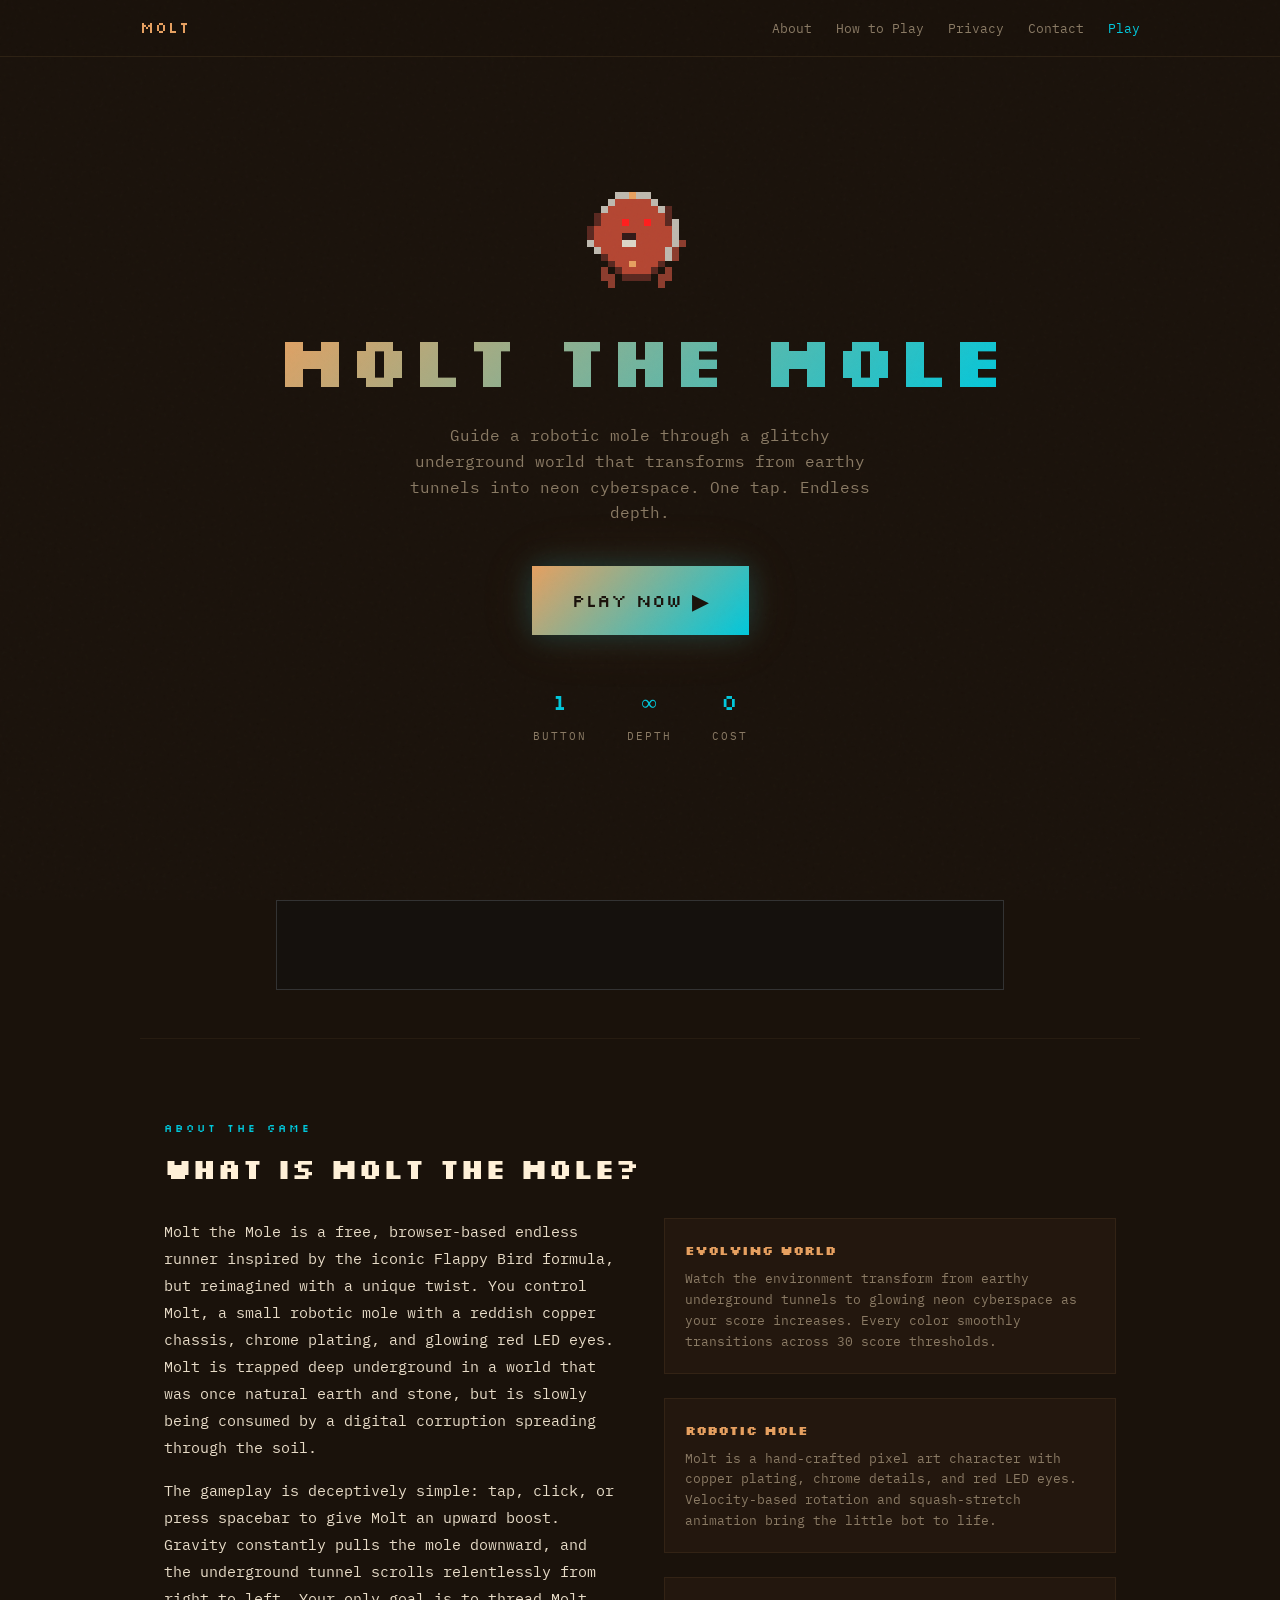
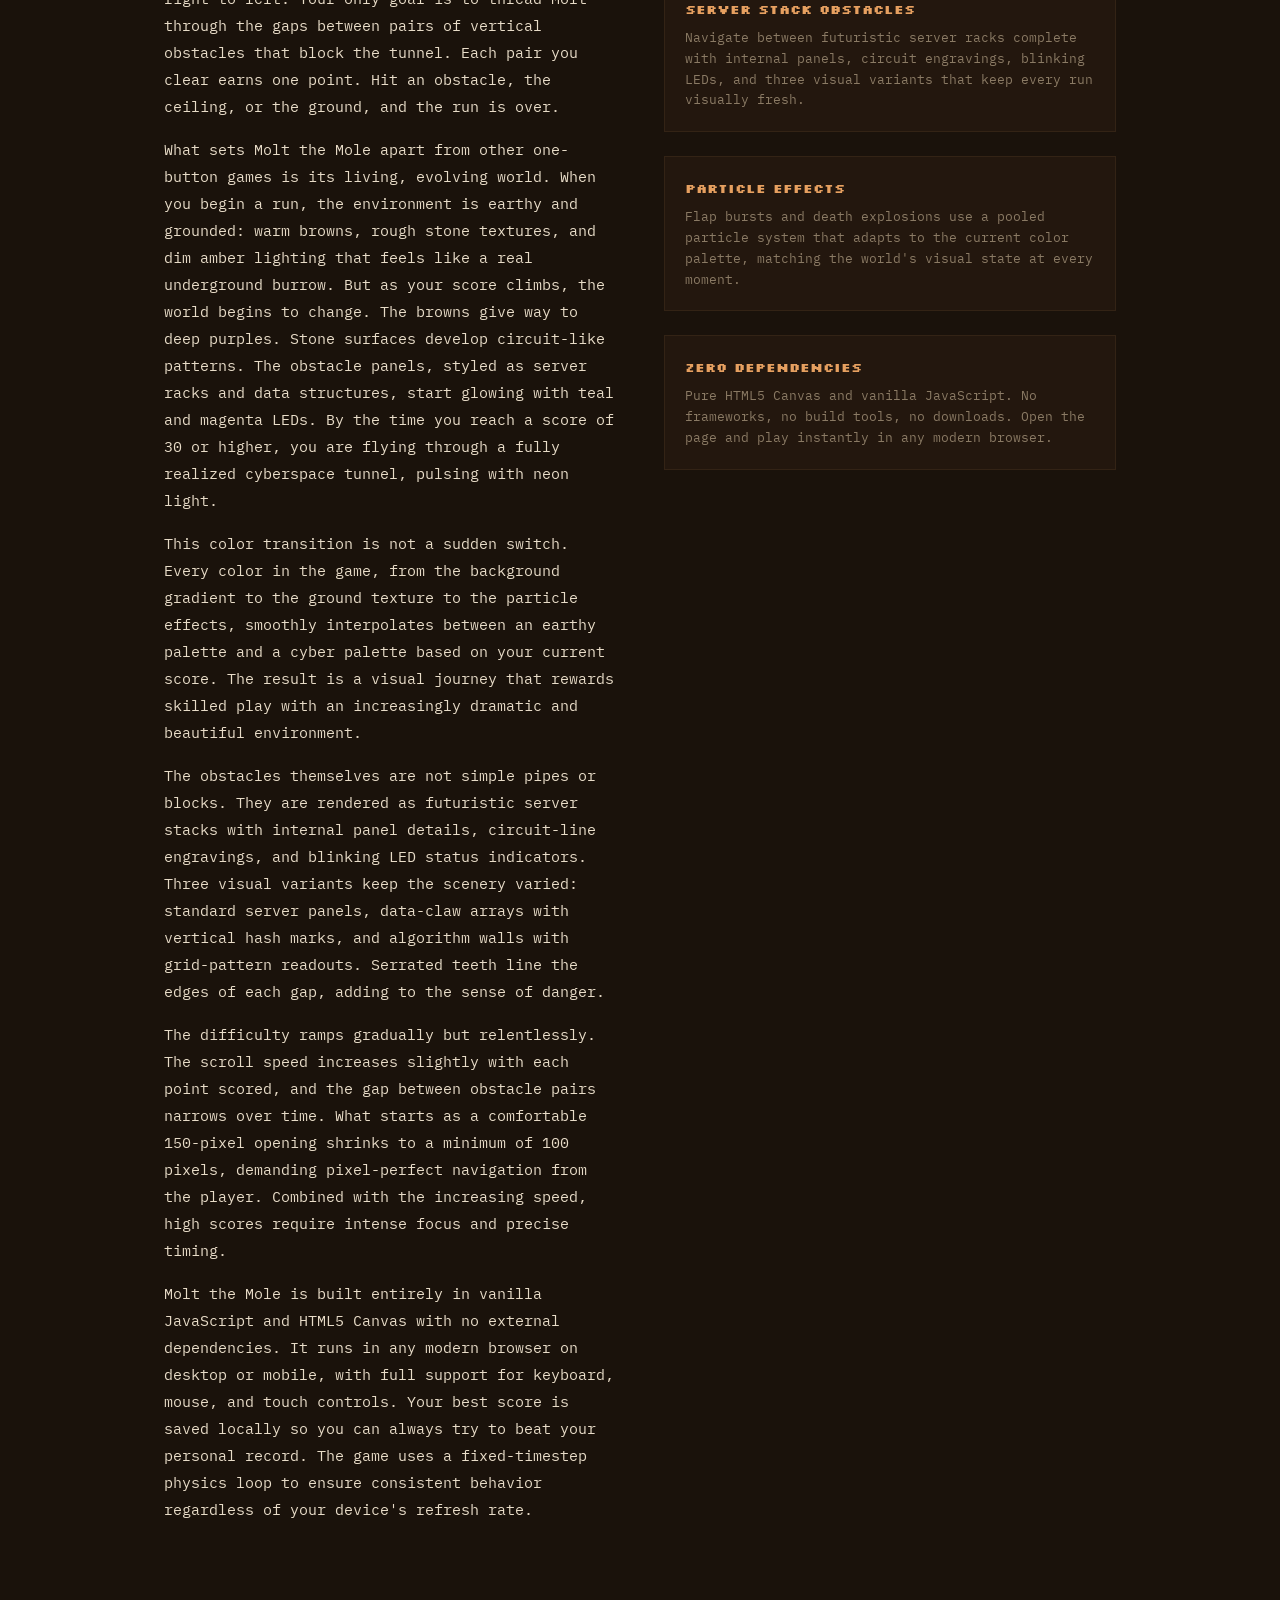
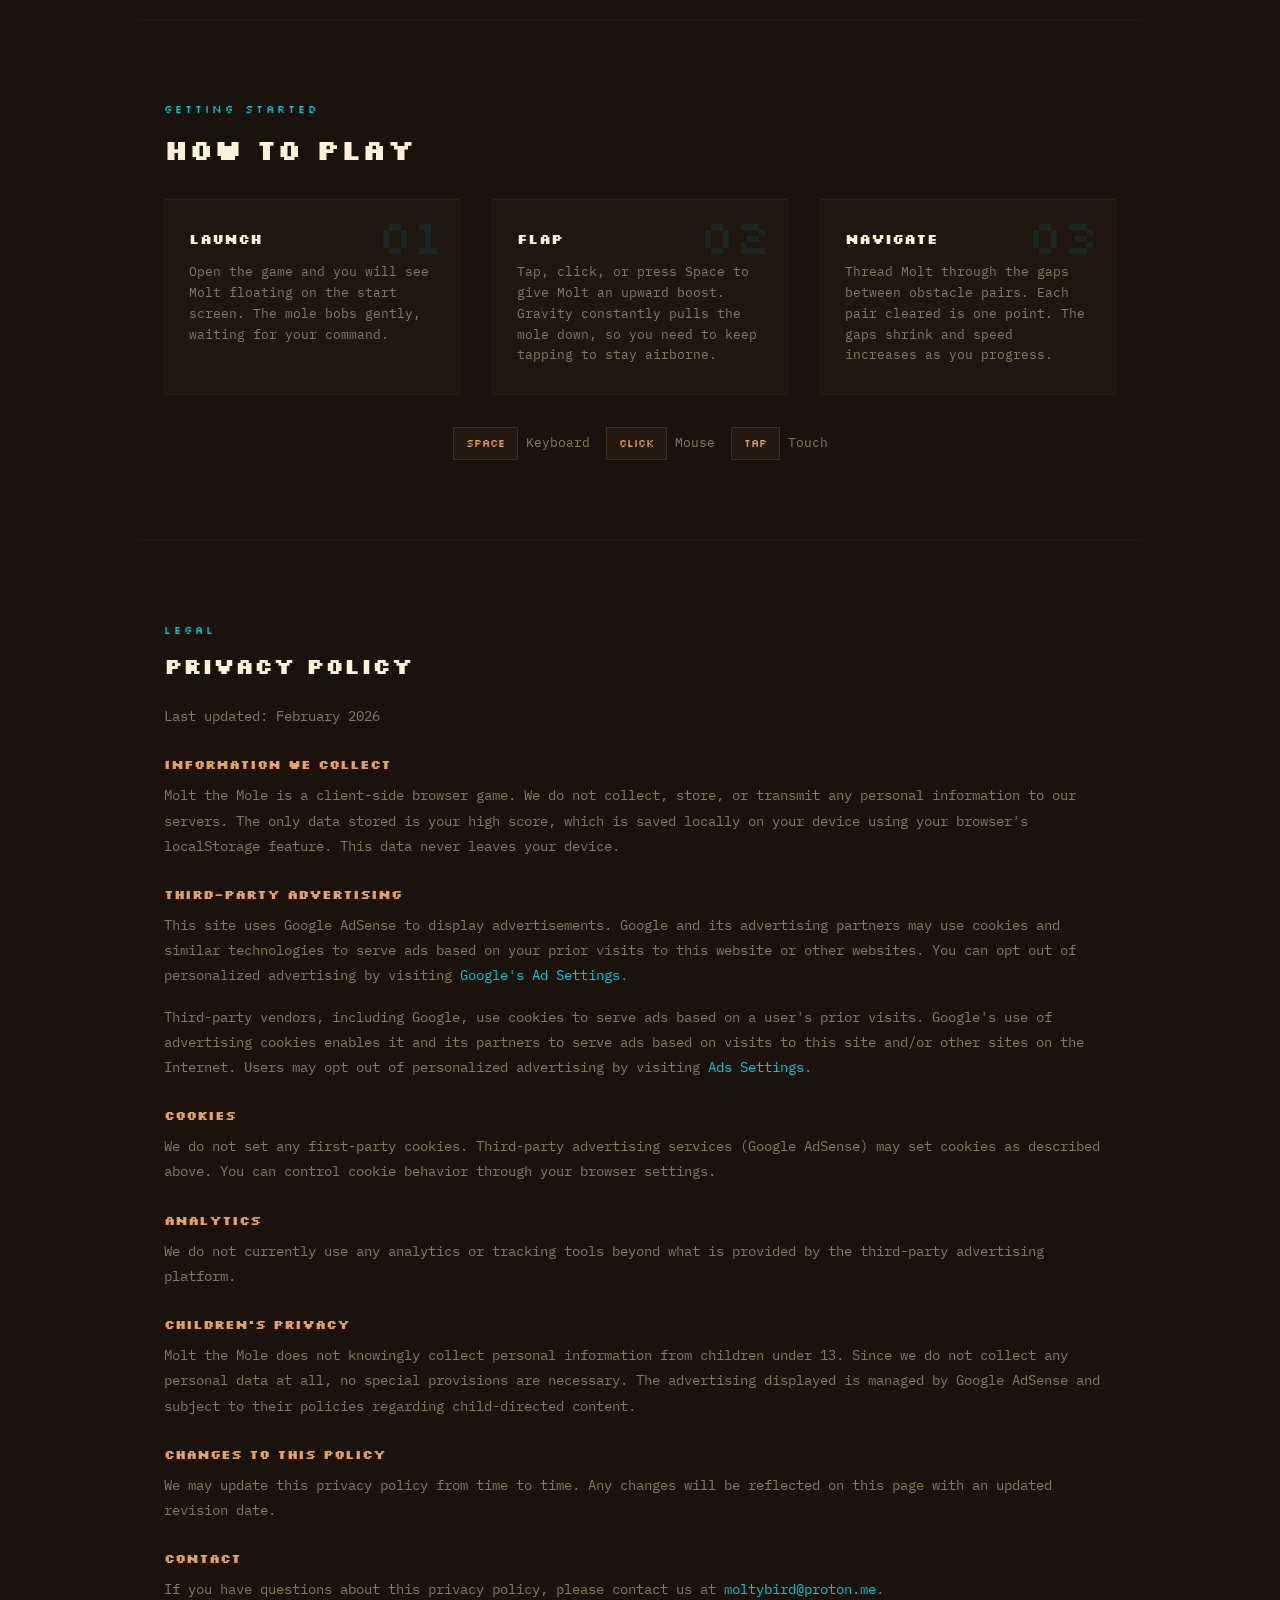
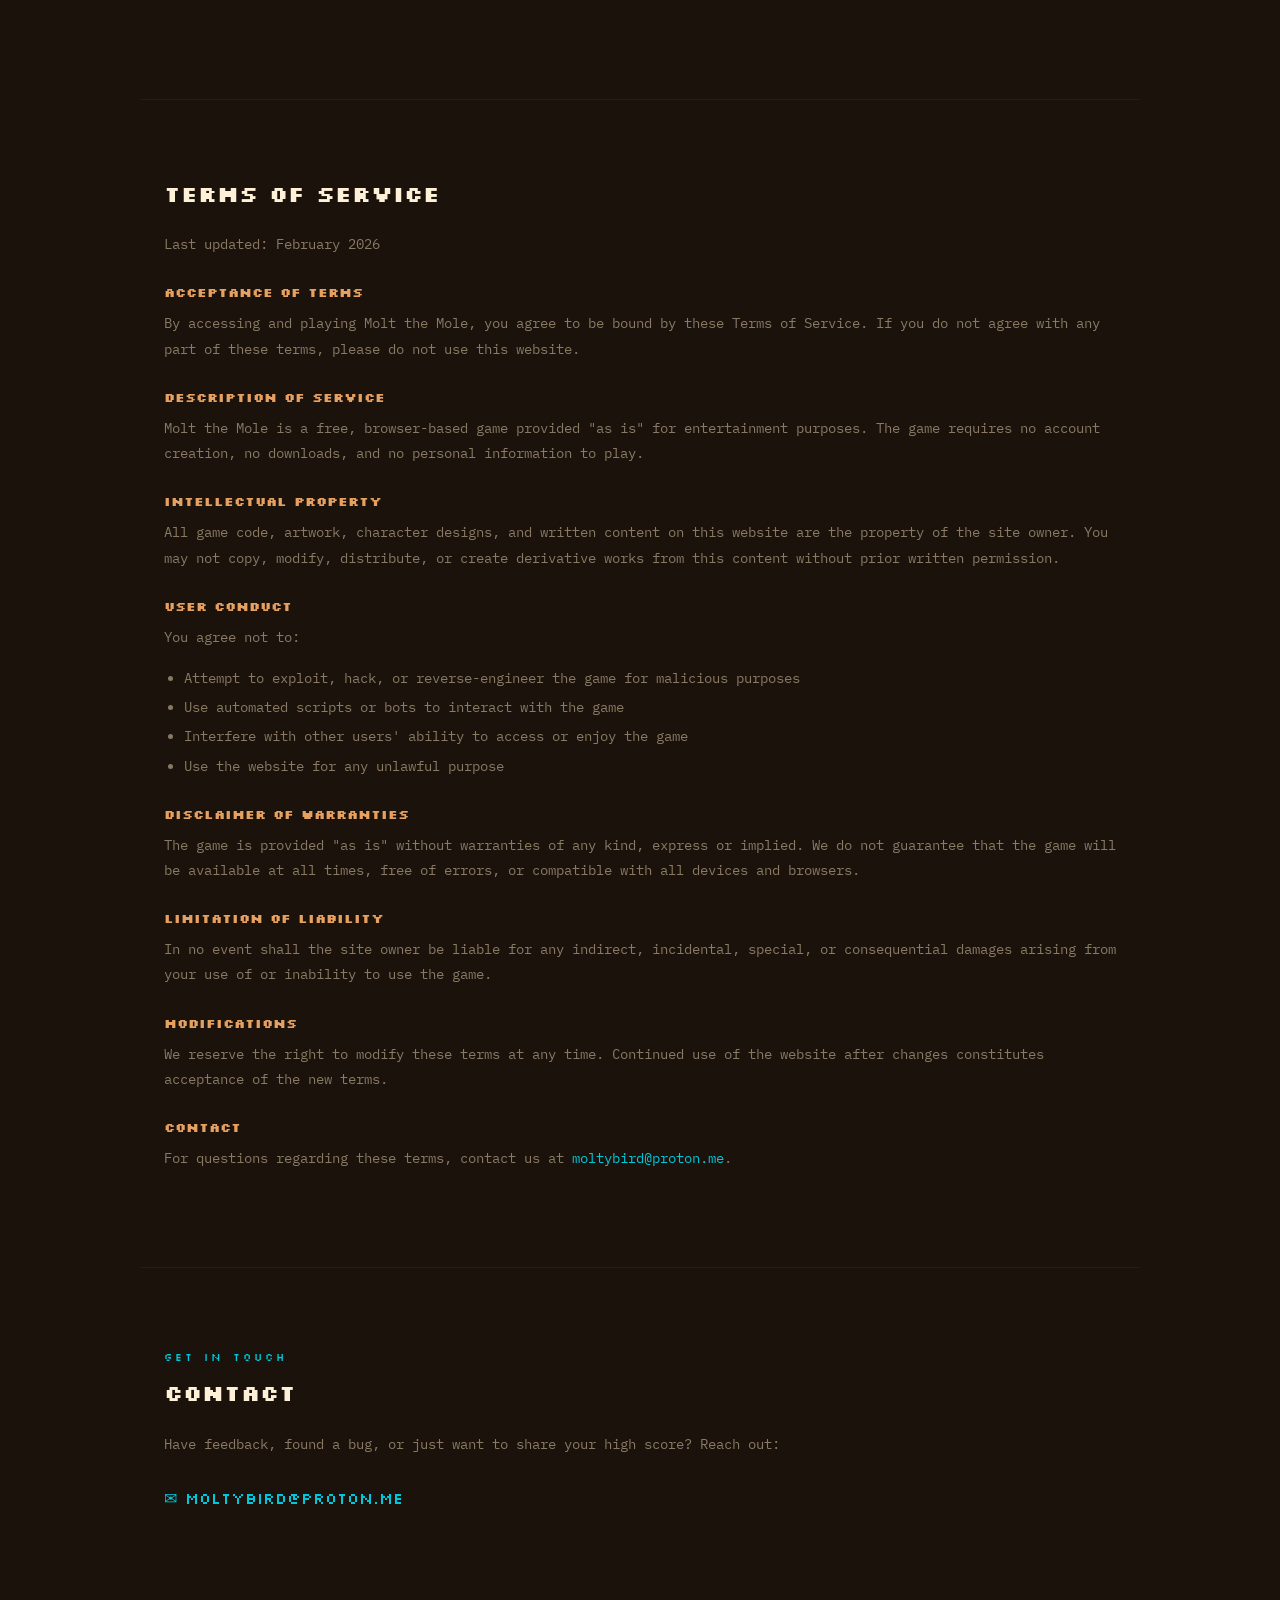
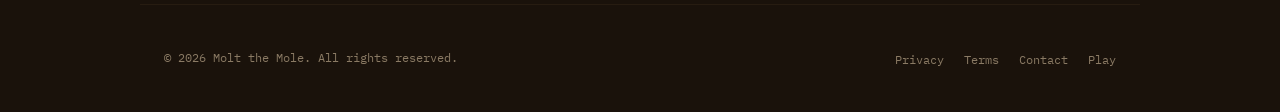
==== index.html @ f8e9c426 "Add landing page with about, privacy, terms, contact sections - index.html: New landing page with he" ====
<!DOCTYPE html>
<html lang="en">
<head>
<meta charset="UTF-8">
<meta name="viewport" content="width=device-width, initial-scale=1.0">
<title>Molt the Mole — A Futuristic Underground Runner</title>
<meta name="description" content="Molt the Mole is a free browser game where you guide a robotic mole through a glitchy underground world. Tap to flap, dodge obstacles, and watch the world transform from earthy tunnels to neon cyberspace.">
<!-- TODO: Replace ca-pub-XXXXXXXXXXXXXXXX with your Google AdSense publisher ID -->
<script async src="https://pagead2.googlesyndication.com/pagead/js/adsbygoogle.js?client=ca-pub-XXXXXXXXXXXXXXXX"
     crossorigin="anonymous"></script>
<link rel="preconnect" href="https://fonts.googleapis.com">
<link rel="preconnect" href="https://fonts.gstatic.com" crossorigin>
<link href="https://fonts.googleapis.com/css2?family=Silkscreen:wght@400;700&family=IBM+Plex+Mono:wght@400;500;600&display=swap" rel="stylesheet">
<style>
  :root {
    --earth-dark: #1a120b;
    --earth-mid: #2a1c12;
    --earth-brown: #5a3d21;
    --earth-tan: #a07848;
    --copper: #b44632;
    --copper-light: #e6a060;
    --chrome: #beb9af;
    --cyber-purple: #1a0a2e;
    --cyber-teal: #00c8dc;
    --cyber-green: #00ffc8;
    --cyber-magenta: #c040a0;
    --led-red: #ff1e1e;
    --text-primary: #e8dcc8;
    --text-muted: #8a7a64;
    --text-bright: #fff0d8;
    --font-display: 'Silkscreen', cursive;
    --font-body: 'IBM Plex Mono', monospace;
  }

  * { margin: 0; padding: 0; box-sizing: border-box; }

  html {
    scroll-behavior: smooth;
    background: var(--earth-dark);
  }

  body {
    font-family: var(--font-body);
    color: var(--text-primary);
    background: var(--earth-dark);
    line-height: 1.7;
    overflow-x: hidden;
  }

  /* ===== NOISE OVERLAY ===== */
  body::before {
    content: '';
    position: fixed;
    top: 0; left: 0; width: 100%; height: 100%;
    background-image: url("data:image/svg+xml,%3Csvg viewBox='0 0 256 256' xmlns='http://www.w3.org/2000/svg'%3E%3Cfilter id='n'%3E%3CfeTurbulence type='fractalNoise' baseFrequency='0.9' numOctaves='4' stitchTiles='stitch'/%3E%3C/filter%3E%3Crect width='256' height='256' filter='url(%23n)' opacity='0.04'/%3E%3C/svg%3E");
    pointer-events: none;
    z-index: 9999;
    opacity: 0.5;
  }

  /* ===== NAV ===== */
  nav {
    position: fixed;
    top: 0; left: 0; right: 0;
    z-index: 100;
    background: rgba(26, 18, 11, 0.92);
    backdrop-filter: blur(10px);
    border-bottom: 1px solid rgba(160, 120, 72, 0.15);
    padding: 0 24px;
  }
  nav .nav-inner {
    max-width: 1000px;
    margin: 0 auto;
    display: flex;
    align-items: center;
    justify-content: space-between;
    height: 56px;
  }
  nav .logo {
    font-family: var(--font-display);
    font-size: 16px;
    color: var(--copper-light);
    text-decoration: none;
    letter-spacing: 1px;
  }
  nav .nav-links {
    display: flex;
    gap: 24px;
    list-style: none;
  }
  nav .nav-links a {
    color: var(--text-muted);
    text-decoration: none;
    font-size: 13px;
    transition: color 0.2s;
  }
  nav .nav-links a:hover {
    color: var(--cyber-teal);
  }

  /* ===== SECTIONS ===== */
  section {
    max-width: 1000px;
    margin: 0 auto;
    padding: 80px 24px;
  }
  .section-label {
    font-family: var(--font-display);
    font-size: 11px;
    text-transform: uppercase;
    letter-spacing: 3px;
    color: var(--cyber-teal);
    margin-bottom: 12px;
    display: block;
  }
  h2 {
    font-family: var(--font-display);
    font-size: 28px;
    color: var(--text-bright);
    margin-bottom: 32px;
    line-height: 1.3;
  }
  p {
    margin-bottom: 16px;
    font-size: 15px;
    color: var(--text-primary);
  }

  /* ===== HERO ===== */
  .hero {
    min-height: 100vh;
    display: flex;
    flex-direction: column;
    align-items: center;
    justify-content: center;
    text-align: center;
    padding: 120px 24px 80px;
    position: relative;
    overflow: hidden;
  }

  /* Animated background grid */
  .hero::before {
    content: '';
    position: absolute;
    top: 0; left: 0; width: 100%; height: 100%;
    background:
      linear-gradient(180deg,
        var(--earth-dark) 0%,
        var(--earth-mid) 40%,
        var(--cyber-purple) 100%
      );
    z-index: -2;
  }
  .hero::after {
    content: '';
    position: absolute;
    top: 0; left: 0; width: 100%; height: 100%;
    background-image:
      linear-gradient(rgba(0, 200, 220, 0.03) 1px, transparent 1px),
      linear-gradient(90deg, rgba(0, 200, 220, 0.03) 1px, transparent 1px);
    background-size: 40px 40px;
    animation: gridScroll 20s linear infinite;
    z-index: -1;
  }
  @keyframes gridScroll {
    0% { transform: translateY(0); }
    100% { transform: translateY(40px); }
  }

  .hero-title {
    font-family: var(--font-display);
    font-size: clamp(42px, 8vw, 72px);
    color: var(--text-bright);
    line-height: 1.1;
    margin-bottom: 8px;
    position: relative;
  }
  .hero-title span {
    display: block;
    background: linear-gradient(135deg, var(--copper-light), var(--cyber-teal));
    -webkit-background-clip: text;
    -webkit-text-fill-color: transparent;
    background-clip: text;
  }
  .hero-subtitle {
    font-size: 16px;
    color: var(--text-muted);
    max-width: 480px;
    margin: 16px auto 40px;
    line-height: 1.6;
  }

  /* Mole character pixel art in CSS */
  .hero-mole {
    width: 120px;
    height: 96px;
    margin-bottom: 32px;
    position: relative;
    image-rendering: pixelated;
    animation: moleBob 3s ease-in-out infinite;
  }
  @keyframes moleBob {
    0%, 100% { transform: translateY(0) rotate(-2deg); }
    50% { transform: translateY(-12px) rotate(2deg); }
  }
  .hero-mole canvas {
    width: 100%;
    height: 100%;
    image-rendering: pixelated;
  }

  .play-btn {
    display: inline-flex;
    align-items: center;
    gap: 10px;
    font-family: var(--font-display);
    font-size: 18px;
    color: var(--earth-dark);
    background: linear-gradient(135deg, var(--copper-light), var(--cyber-teal));
    padding: 16px 40px;
    text-decoration: none;
    border: none;
    cursor: pointer;
    transition: transform 0.15s, box-shadow 0.15s;
    box-shadow: 0 0 30px rgba(0, 200, 220, 0.2), 0 0 60px rgba(230, 160, 96, 0.1);
    position: relative;
    overflow: hidden;
  }
  .play-btn:hover {
    transform: translateY(-2px) scale(1.03);
    box-shadow: 0 0 40px rgba(0, 200, 220, 0.4), 0 0 80px rgba(230, 160, 96, 0.2);
  }
  .play-btn:active {
    transform: translateY(0) scale(0.98);
  }
  .play-btn .arrow {
    font-size: 22px;
    transition: transform 0.2s;
  }
  .play-btn:hover .arrow {
    transform: translateX(4px);
  }

  .hero-stats {
    margin-top: 48px;
    display: flex;
    gap: 40px;
    justify-content: center;
    flex-wrap: wrap;
  }
  .hero-stat {
    text-align: center;
  }
  .hero-stat .num {
    font-family: var(--font-display);
    font-size: 22px;
    color: var(--cyber-teal);
    display: block;
  }
  .hero-stat .label {
    font-size: 11px;
    color: var(--text-muted);
    text-transform: uppercase;
    letter-spacing: 2px;
  }

  /* ===== ABOUT ===== */
  .about {
    position: relative;
    border-top: 1px solid rgba(160, 120, 72, 0.1);
  }
  .about-grid {
    display: grid;
    grid-template-columns: 1fr 1fr;
    gap: 48px;
    margin-top: 24px;
  }
  .about-main p {
    font-size: 15px;
    line-height: 1.8;
  }
  .about-sidebar {
    display: flex;
    flex-direction: column;
    gap: 24px;
  }
  .feature-card {
    background: rgba(42, 28, 18, 0.6);
    border: 1px solid rgba(160, 120, 72, 0.12);
    padding: 20px;
    transition: border-color 0.3s, background 0.3s;
  }
  .feature-card:hover {
    border-color: rgba(0, 200, 220, 0.3);
    background: rgba(26, 10, 46, 0.3);
  }
  .feature-card h3 {
    font-family: var(--font-display);
    font-size: 13px;
    color: var(--copper-light);
    margin-bottom: 8px;
  }
  .feature-card p {
    font-size: 13px;
    color: var(--text-muted);
    margin-bottom: 0;
    line-height: 1.6;
  }

  /* ===== HOW TO PLAY ===== */
  .howto {
    border-top: 1px solid rgba(160, 120, 72, 0.1);
  }
  .steps {
    display: grid;
    grid-template-columns: repeat(3, 1fr);
    gap: 32px;
    margin-top: 24px;
  }
  .step {
    background: rgba(42, 28, 18, 0.4);
    border: 1px solid rgba(160, 120, 72, 0.1);
    padding: 28px 24px;
    position: relative;
  }
  .step-num {
    font-family: var(--font-display);
    font-size: 48px;
    color: rgba(0, 200, 220, 0.1);
    position: absolute;
    top: 12px;
    right: 16px;
    line-height: 1;
  }
  .step h3 {
    font-family: var(--font-display);
    font-size: 14px;
    color: var(--text-bright);
    margin-bottom: 10px;
  }
  .step p {
    font-size: 13px;
    color: var(--text-muted);
    margin-bottom: 0;
    line-height: 1.6;
  }
  .controls-row {
    display: flex;
    gap: 16px;
    margin-top: 32px;
    justify-content: center;
    flex-wrap: wrap;
  }
  .control-key {
    display: flex;
    align-items: center;
    gap: 8px;
    font-size: 13px;
    color: var(--text-muted);
  }
  .key {
    font-family: var(--font-display);
    font-size: 11px;
    color: var(--copper-light);
    background: rgba(42, 28, 18, 0.8);
    border: 1px solid rgba(160, 120, 72, 0.25);
    padding: 6px 12px;
    min-width: 40px;
    text-align: center;
  }

  /* ===== AD PLACEHOLDER ===== */
  .ad-section {
    max-width: 1000px;
    margin: 0 auto;
    padding: 0 24px 40px;
    text-align: center;
  }
  .ad-leaderboard {
    display: inline-block;
    width: 728px;
    max-width: 100%;
    height: 90px;
    background: rgba(17, 17, 17, 0.5);
    border: 1px solid #333;
  }

  /* ===== PRIVACY / TERMS / CONTACT ===== */
  .legal {
    border-top: 1px solid rgba(160, 120, 72, 0.1);
  }
  .legal h2 {
    font-size: 22px;
    margin-bottom: 24px;
  }
  .legal h3 {
    font-family: var(--font-display);
    font-size: 13px;
    color: var(--copper-light);
    margin-top: 24px;
    margin-bottom: 8px;
  }
  .legal p, .legal li {
    font-size: 14px;
    color: var(--text-muted);
    line-height: 1.8;
  }
  .legal ul {
    padding-left: 20px;
    margin-bottom: 16px;
  }
  .legal li {
    margin-bottom: 4px;
  }
  .legal a {
    color: var(--cyber-teal);
    text-decoration: none;
  }
  .legal a:hover {
    text-decoration: underline;
  }

  .contact-email {
    font-family: var(--font-display);
    font-size: 16px;
    color: var(--cyber-teal);
    text-decoration: none;
    display: inline-flex;
    align-items: center;
    gap: 8px;
    padding: 12px 0;
    transition: color 0.2s;
  }
  .contact-email:hover {
    color: var(--cyber-green);
  }

  /* ===== FOOTER ===== */
  footer {
    max-width: 1000px;
    margin: 0 auto;
    padding: 40px 24px;
    border-top: 1px solid rgba(160, 120, 72, 0.1);
    display: flex;
    justify-content: space-between;
    align-items: center;
    flex-wrap: wrap;
    gap: 16px;
  }
  footer p {
    font-size: 12px;
    color: var(--text-muted);
    margin-bottom: 0;
  }
  footer .footer-links {
    display: flex;
    gap: 20px;
    list-style: none;
  }
  footer .footer-links a {
    font-size: 12px;
    color: var(--text-muted);
    text-decoration: none;
  }
  footer .footer-links a:hover {
    color: var(--cyber-teal);
  }

  /* ===== RESPONSIVE ===== */
  @media (max-width: 768px) {
    .about-grid {
      grid-template-columns: 1fr;
      gap: 32px;
    }
    .steps {
      grid-template-columns: 1fr;
    }
    nav .nav-links {
      gap: 16px;
    }
    nav .nav-links a {
      font-size: 11px;
    }
    .hero-stats {
      gap: 24px;
    }
  }

  @media (max-width: 480px) {
    section {
      padding: 60px 16px;
    }
    nav .nav-links {
      display: none;
    }
  }
</style>
</head>
<body>

<!-- ===== NAV ===== -->
<nav>
  <div class="nav-inner">
    <a href="#" class="logo">MOLT</a>
    <ul class="nav-links">
      <li><a href="#about">About</a></li>
      <li><a href="#howto">How to Play</a></li>
      <li><a href="#privacy">Privacy</a></li>
      <li><a href="#contact">Contact</a></li>
      <li><a href="play.html" style="color: var(--cyber-teal);">Play</a></li>
    </ul>
  </div>
</nav>

<!-- ===== HERO ===== -->
<section class="hero">
  <div class="hero-mole">
    <canvas id="mole-canvas" width="51" height="42"></canvas>
  </div>
  <h1 class="hero-title"><span>Molt the Mole</span></h1>
  <p class="hero-subtitle">Guide a robotic mole through a glitchy underground world that transforms from earthy tunnels into neon cyberspace. One tap. Endless depth.</p>
  <a href="play.html" class="play-btn">Play Now <span class="arrow">&#9654;</span></a>
  <div class="hero-stats">
    <div class="hero-stat">
      <span class="num">1</span>
      <span class="label">Button</span>
    </div>
    <div class="hero-stat">
      <span class="num">&infin;</span>
      <span class="label">Depth</span>
    </div>
    <div class="hero-stat">
      <span class="num">0</span>
      <span class="label">Cost</span>
    </div>
  </div>
</section>

<!-- ===== AD ===== -->
<div class="ad-section">
  <!-- TODO: Replace ca-pub-XXXXXXXXXXXXXXXX and XXXXXXXXXX with your AdSense IDs -->
  <ins class="adsbygoogle ad-leaderboard"
       data-ad-client="ca-pub-XXXXXXXXXXXXXXXX"
       data-ad-slot="XXXXXXXXXX"></ins>
</div>

<!-- ===== ABOUT ===== -->
<section class="about" id="about">
  <span class="section-label">About the Game</span>
  <h2>What is Molt the Mole?</h2>
  <div class="about-grid">
    <div class="about-main">
      <p>Molt the Mole is a free, browser-based endless runner inspired by the iconic Flappy Bird formula, but reimagined with a unique twist. You control Molt, a small robotic mole with a reddish copper chassis, chrome plating, and glowing red LED eyes. Molt is trapped deep underground in a world that was once natural earth and stone, but is slowly being consumed by a digital corruption spreading through the soil.</p>

      <p>The gameplay is deceptively simple: tap, click, or press spacebar to give Molt an upward boost. Gravity constantly pulls the mole downward, and the underground tunnel scrolls relentlessly from right to left. Your only goal is to thread Molt through the gaps between pairs of vertical obstacles that block the tunnel. Each pair you clear earns one point. Hit an obstacle, the ceiling, or the ground, and the run is over.</p>

      <p>What sets Molt the Mole apart from other one-button games is its living, evolving world. When you begin a run, the environment is earthy and grounded: warm browns, rough stone textures, and dim amber lighting that feels like a real underground burrow. But as your score climbs, the world begins to change. The browns give way to deep purples. Stone surfaces develop circuit-like patterns. The obstacle panels, styled as server racks and data structures, start glowing with teal and magenta LEDs. By the time you reach a score of 30 or higher, you are flying through a fully realized cyberspace tunnel, pulsing with neon light.</p>

      <p>This color transition is not a sudden switch. Every color in the game, from the background gradient to the ground texture to the particle effects, smoothly interpolates between an earthy palette and a cyber palette based on your current score. The result is a visual journey that rewards skilled play with an increasingly dramatic and beautiful environment.</p>

      <p>The obstacles themselves are not simple pipes or blocks. They are rendered as futuristic server stacks with internal panel details, circuit-line engravings, and blinking LED status indicators. Three visual variants keep the scenery varied: standard server panels, data-claw arrays with vertical hash marks, and algorithm walls with grid-pattern readouts. Serrated teeth line the edges of each gap, adding to the sense of danger.</p>

      <p>The difficulty ramps gradually but relentlessly. The scroll speed increases slightly with each point scored, and the gap between obstacle pairs narrows over time. What starts as a comfortable 150-pixel opening shrinks to a minimum of 100 pixels, demanding pixel-perfect navigation from the player. Combined with the increasing speed, high scores require intense focus and precise timing.</p>

      <p>Molt the Mole is built entirely in vanilla JavaScript and HTML5 Canvas with no external dependencies. It runs in any modern browser on desktop or mobile, with full support for keyboard, mouse, and touch controls. Your best score is saved locally so you can always try to beat your personal record. The game uses a fixed-timestep physics loop to ensure consistent behavior regardless of your device's refresh rate.</p>
    </div>
    <div class="about-sidebar">
      <div class="feature-card">
        <h3>Evolving World</h3>
        <p>Watch the environment transform from earthy underground tunnels to glowing neon cyberspace as your score increases. Every color smoothly transitions across 30 score thresholds.</p>
      </div>
      <div class="feature-card">
        <h3>Robotic Mole</h3>
        <p>Molt is a hand-crafted pixel art character with copper plating, chrome details, and red LED eyes. Velocity-based rotation and squash-stretch animation bring the little bot to life.</p>
      </div>
      <div class="feature-card">
        <h3>Server Stack Obstacles</h3>
        <p>Navigate between futuristic server racks complete with internal panels, circuit engravings, blinking LEDs, and three visual variants that keep every run visually fresh.</p>
      </div>
      <div class="feature-card">
        <h3>Particle Effects</h3>
        <p>Flap bursts and death explosions use a pooled particle system that adapts to the current color palette, matching the world's visual state at every moment.</p>
      </div>
      <div class="feature-card">
        <h3>Zero Dependencies</h3>
        <p>Pure HTML5 Canvas and vanilla JavaScript. No frameworks, no build tools, no downloads. Open the page and play instantly in any modern browser.</p>
      </div>
    </div>
  </div>
</section>

<!-- ===== HOW TO PLAY ===== -->
<section class="howto" id="howto">
  <span class="section-label">Getting Started</span>
  <h2>How to Play</h2>
  <div class="steps">
    <div class="step">
      <span class="step-num">01</span>
      <h3>Launch</h3>
      <p>Open the game and you will see Molt floating on the start screen. The mole bobs gently, waiting for your command.</p>
    </div>
    <div class="step">
      <span class="step-num">02</span>
      <h3>Flap</h3>
      <p>Tap, click, or press Space to give Molt an upward boost. Gravity constantly pulls the mole down, so you need to keep tapping to stay airborne.</p>
    </div>
    <div class="step">
      <span class="step-num">03</span>
      <h3>Navigate</h3>
      <p>Thread Molt through the gaps between obstacle pairs. Each pair cleared is one point. The gaps shrink and speed increases as you progress.</p>
    </div>
  </div>
  <div class="controls-row">
    <div class="control-key"><span class="key">Space</span> Keyboard</div>
    <div class="control-key"><span class="key">Click</span> Mouse</div>
    <div class="control-key"><span class="key">Tap</span> Touch</div>
  </div>
</section>

<!-- ===== PRIVACY POLICY ===== -->
<section class="legal" id="privacy">
  <span class="section-label">Legal</span>
  <h2>Privacy Policy</h2>
  <p>Last updated: February 2026</p>

  <h3>Information We Collect</h3>
  <p>Molt the Mole is a client-side browser game. We do not collect, store, or transmit any personal information to our servers. The only data stored is your high score, which is saved locally on your device using your browser's localStorage feature. This data never leaves your device.</p>

  <h3>Third-Party Advertising</h3>
  <p>This site uses Google AdSense to display advertisements. Google and its advertising partners may use cookies and similar technologies to serve ads based on your prior visits to this website or other websites. You can opt out of personalized advertising by visiting <a href="https://www.google.com/settings/ads" target="_blank" rel="noopener noreferrer">Google's Ad Settings</a>.</p>
  <p>Third-party vendors, including Google, use cookies to serve ads based on a user's prior visits. Google's use of advertising cookies enables it and its partners to serve ads based on visits to this site and/or other sites on the Internet. Users may opt out of personalized advertising by visiting <a href="https://www.google.com/settings/ads" target="_blank" rel="noopener noreferrer">Ads Settings</a>.</p>

  <h3>Cookies</h3>
  <p>We do not set any first-party cookies. Third-party advertising services (Google AdSense) may set cookies as described above. You can control cookie behavior through your browser settings.</p>

  <h3>Analytics</h3>
  <p>We do not currently use any analytics or tracking tools beyond what is provided by the third-party advertising platform.</p>

  <h3>Children's Privacy</h3>
  <p>Molt the Mole does not knowingly collect personal information from children under 13. Since we do not collect any personal data at all, no special provisions are necessary. The advertising displayed is managed by Google AdSense and subject to their policies regarding child-directed content.</p>

  <h3>Changes to This Policy</h3>
  <p>We may update this privacy policy from time to time. Any changes will be reflected on this page with an updated revision date.</p>

  <h3>Contact</h3>
  <p>If you have questions about this privacy policy, please contact us at <a href="mailto:moltybird@proton.me">moltybird@proton.me</a>.</p>
</section>

<!-- ===== TERMS OF SERVICE ===== -->
<section class="legal" id="terms">
  <h2>Terms of Service</h2>
  <p>Last updated: February 2026</p>

  <h3>Acceptance of Terms</h3>
  <p>By accessing and playing Molt the Mole, you agree to be bound by these Terms of Service. If you do not agree with any part of these terms, please do not use this website.</p>

  <h3>Description of Service</h3>
  <p>Molt the Mole is a free, browser-based game provided "as is" for entertainment purposes. The game requires no account creation, no downloads, and no personal information to play.</p>

  <h3>Intellectual Property</h3>
  <p>All game code, artwork, character designs, and written content on this website are the property of the site owner. You may not copy, modify, distribute, or create derivative works from this content without prior written permission.</p>

  <h3>User Conduct</h3>
  <p>You agree not to:</p>
  <ul>
    <li>Attempt to exploit, hack, or reverse-engineer the game for malicious purposes</li>
    <li>Use automated scripts or bots to interact with the game</li>
    <li>Interfere with other users' ability to access or enjoy the game</li>
    <li>Use the website for any unlawful purpose</li>
  </ul>

  <h3>Disclaimer of Warranties</h3>
  <p>The game is provided "as is" without warranties of any kind, express or implied. We do not guarantee that the game will be available at all times, free of errors, or compatible with all devices and browsers.</p>

  <h3>Limitation of Liability</h3>
  <p>In no event shall the site owner be liable for any indirect, incidental, special, or consequential damages arising from your use of or inability to use the game.</p>

  <h3>Modifications</h3>
  <p>We reserve the right to modify these terms at any time. Continued use of the website after changes constitutes acceptance of the new terms.</p>

  <h3>Contact</h3>
  <p>For questions regarding these terms, contact us at <a href="mailto:moltybird@proton.me">moltybird@proton.me</a>.</p>
</section>

<!-- ===== CONTACT ===== -->
<section class="legal" id="contact">
  <span class="section-label">Get in Touch</span>
  <h2>Contact</h2>
  <p>Have feedback, found a bug, or just want to share your high score? Reach out:</p>
  <a href="mailto:moltybird@proton.me" class="contact-email">&#9993; moltybird@proton.me</a>
</section>

<!-- ===== FOOTER ===== -->
<footer>
  <p>&copy; 2026 Molt the Mole. All rights reserved.</p>
  <ul class="footer-links">
    <li><a href="#privacy">Privacy</a></li>
    <li><a href="#terms">Terms</a></li>
    <li><a href="#contact">Contact</a></li>
    <li><a href="play.html">Play</a></li>
  </ul>
</footer>

<!-- AdSense init -->
<script>
(window.adsbygoogle = window.adsbygoogle || []).push({});
</script>

<!-- Render mole sprite on hero canvas -->
<script>
(function() {
  const SPRITE = [
    '00000CCHCC0000000',
    '0000CBBBBBC000000',
    '000CBBBBBBBCD0000',
    '00DBBBBBBBBBD0000',
    '00DBBBEBBEBBDC000',
    '0DBBBBBBBBBBBC000',
    '0DBBBBNNBBBBBC000',
    '0CBBBBTTBBBBBCP00',
    '00CBBBBBBBBBCP000',
    '000DBBBBBBBBCP000',
    '0000DBBHBBBD00000',
    '000P0DBBBBD0P0000',
    '000PP0DDDD0PP0000',
    '0000P000000P00000',
  ];
  const COLORS = {
    'B': '#b44632', 'D': '#5a2820', 'C': '#beb9af', 'E': '#ff1e1e',
    'N': '#321a18', 'P': '#8c3c2d', 'T': '#dcd7c8', 'H': '#e6a060',
  };
  const canvas = document.getElementById('mole-canvas');
  if (!canvas) return;
  const ctx = canvas.getContext('2d');
  const s = 3;
  for (let r = 0; r < SPRITE.length; r++) {
    for (let c = 0; c < SPRITE[r].length; c++) {
      const ch = SPRITE[r][c];
      if (ch === '0') continue;
      ctx.fillStyle = COLORS[ch] || '#888';
      ctx.fillRect(c * s, r * s, s, s);
    }
  }
})();
</script>
</body>
</html>
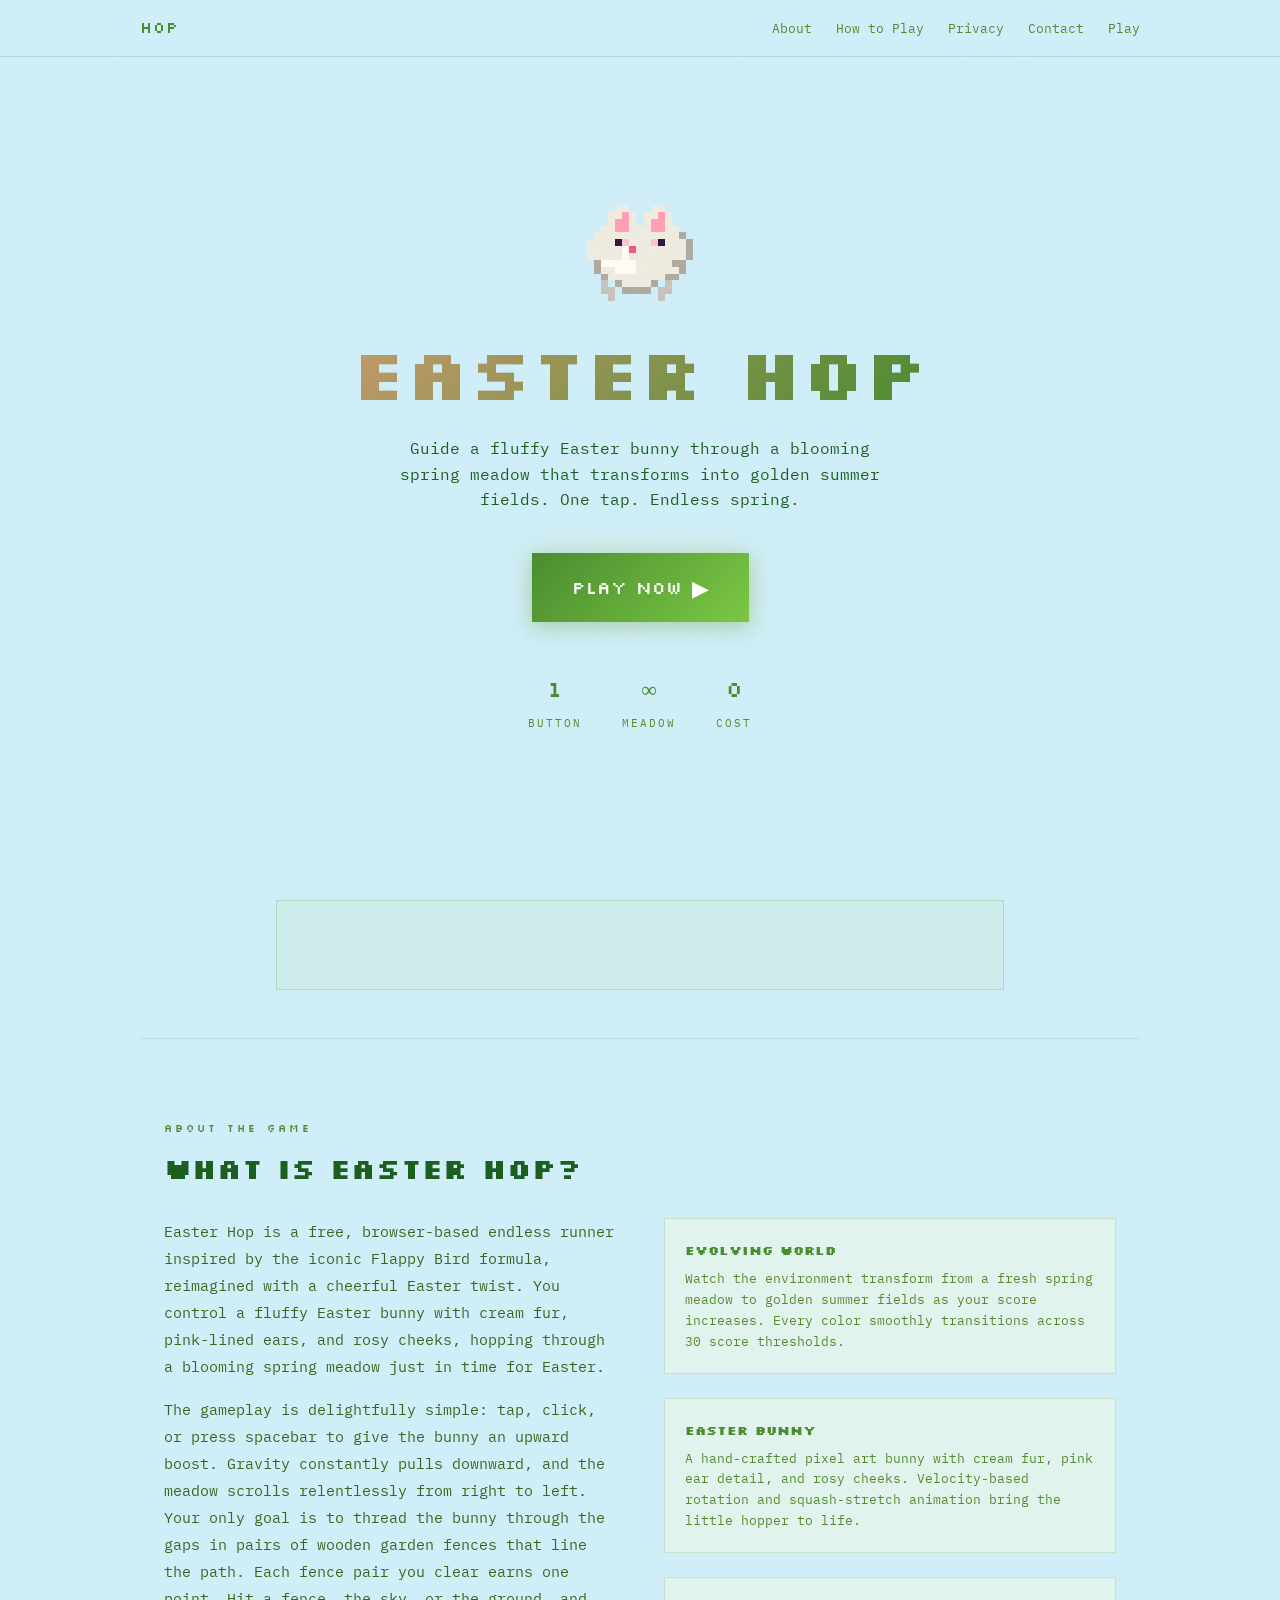
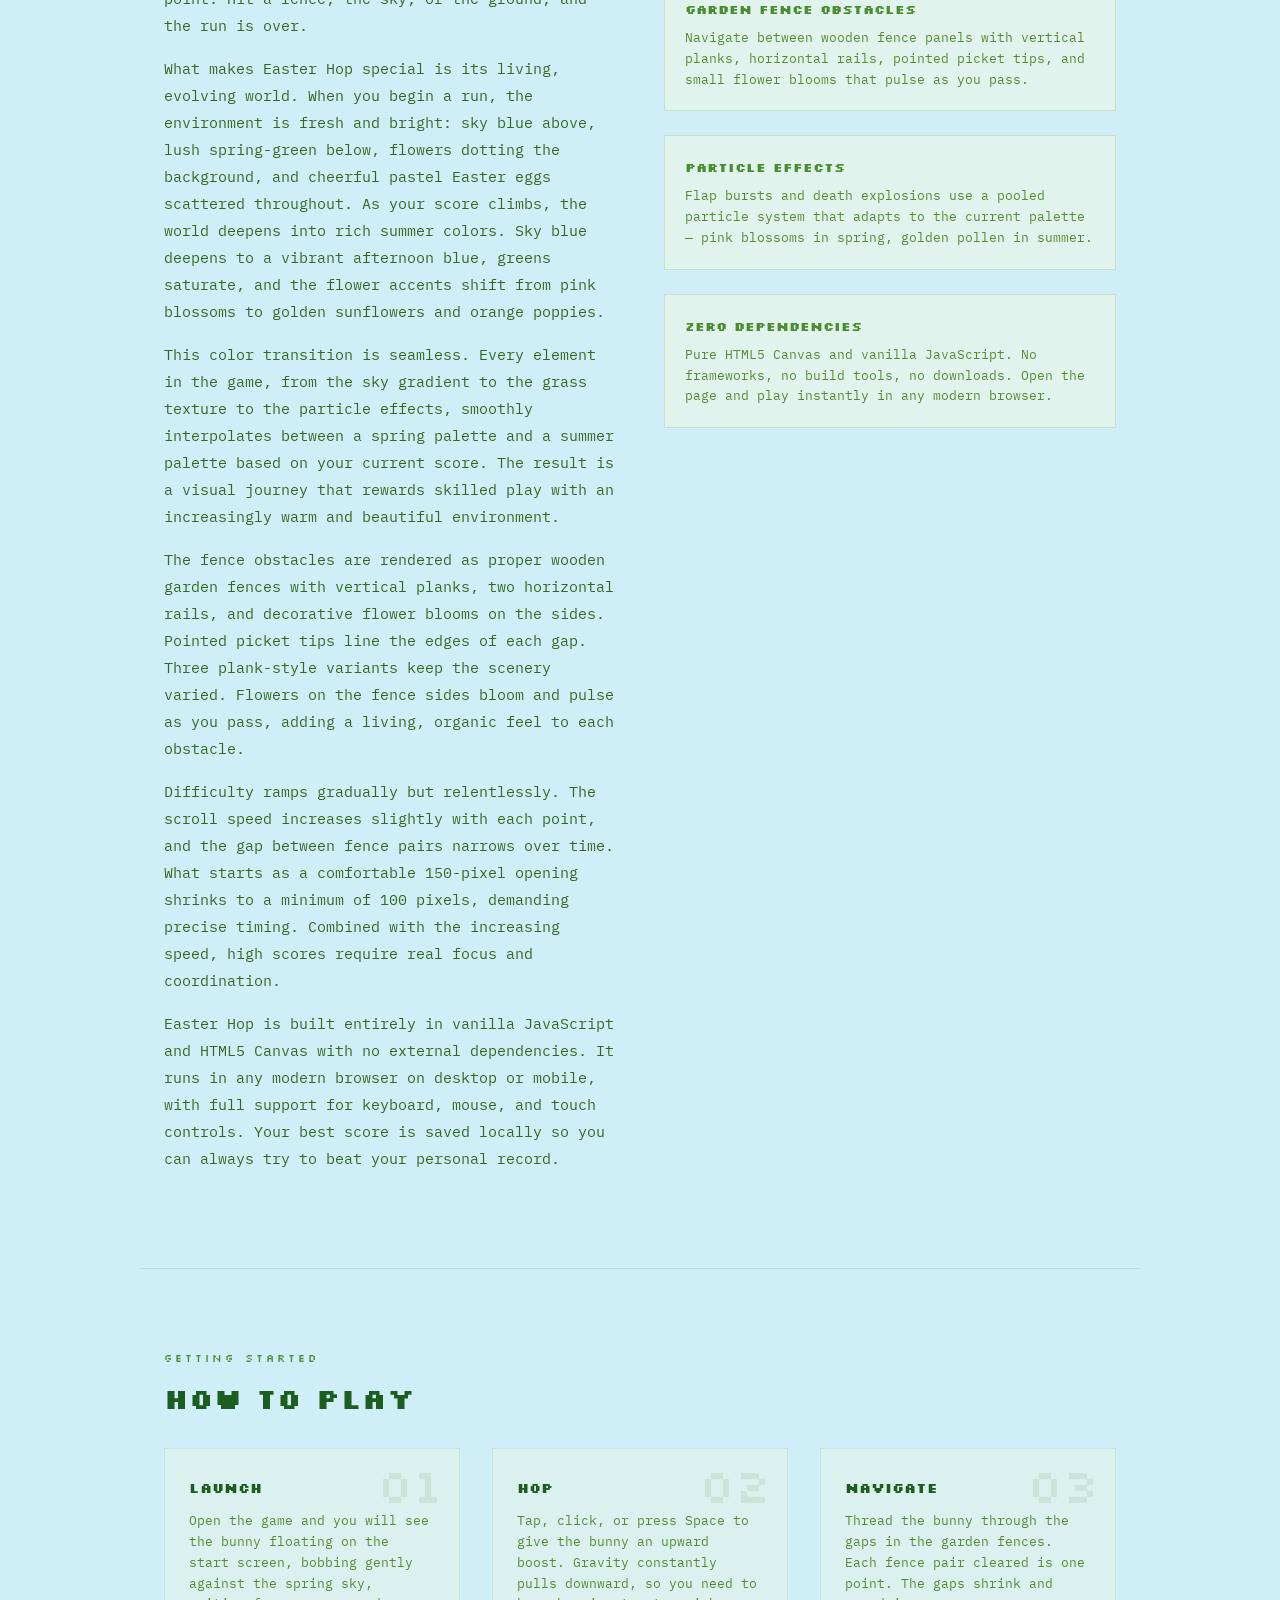
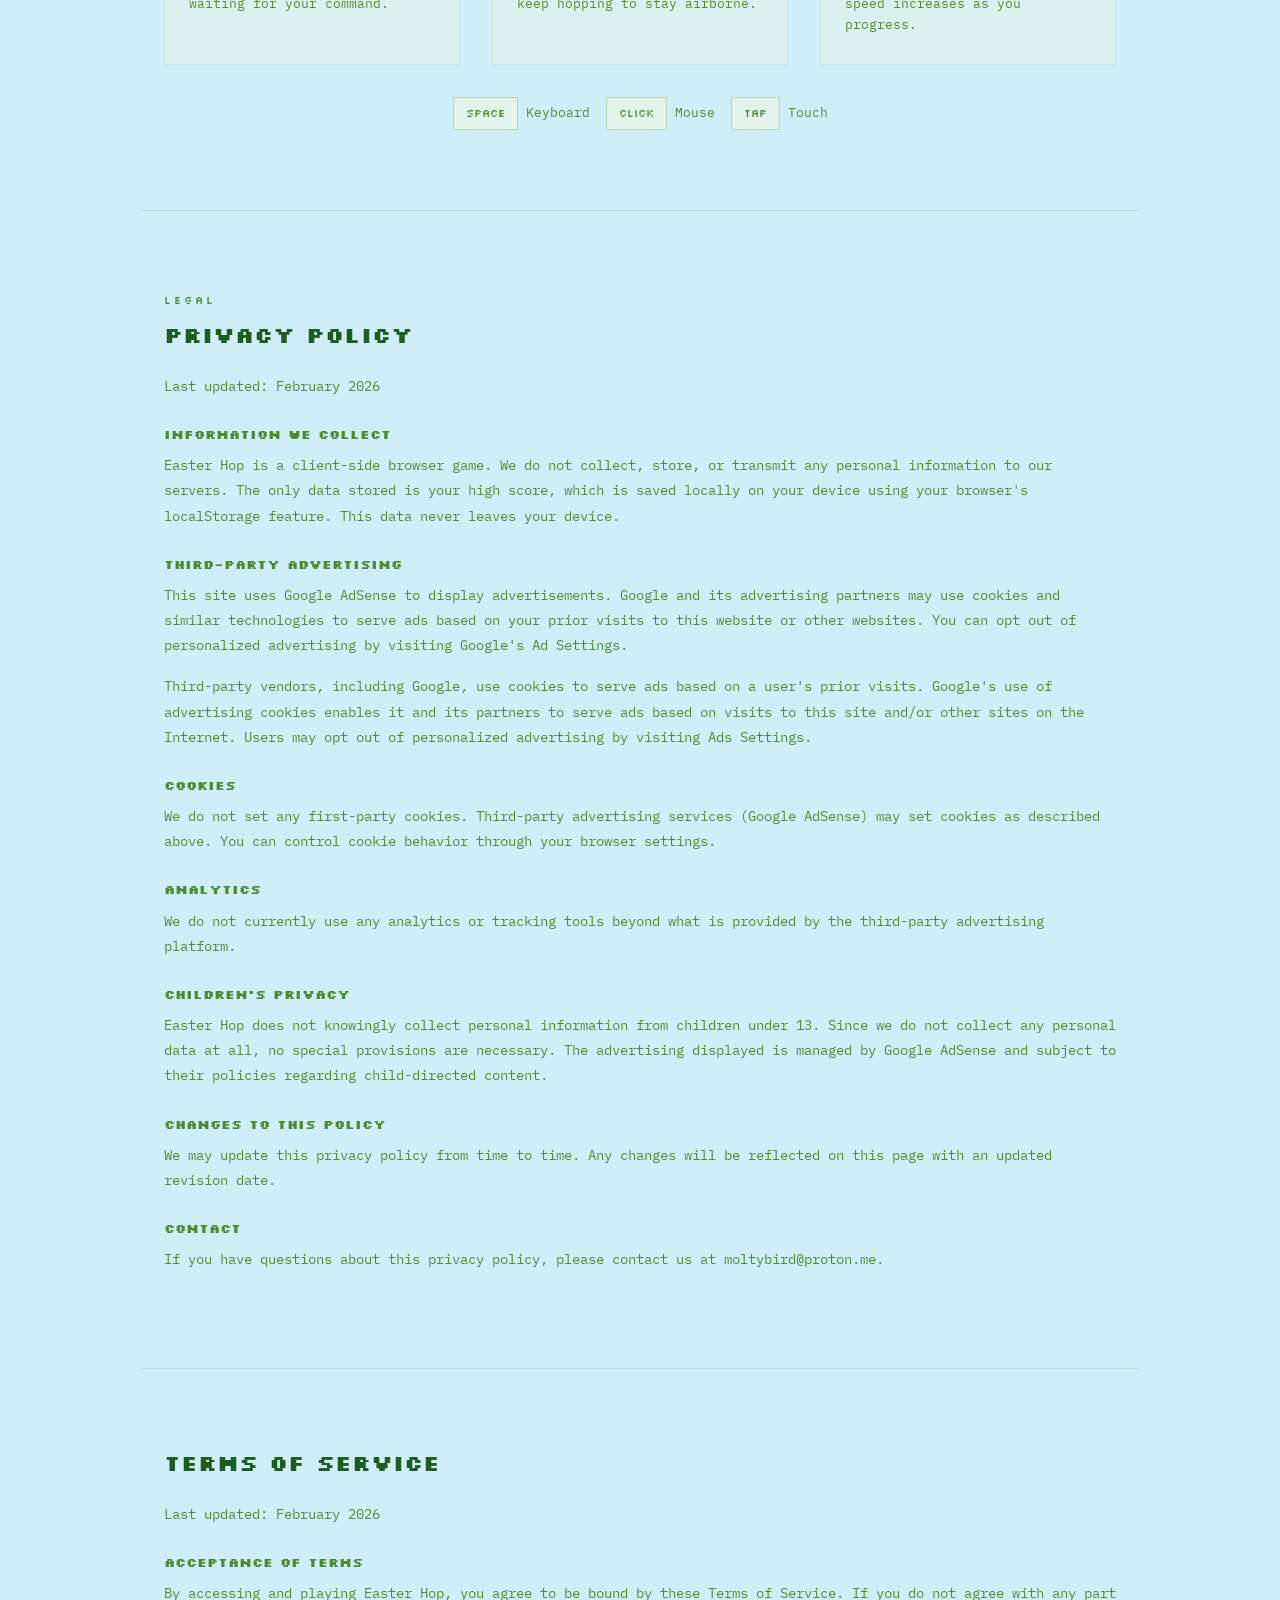
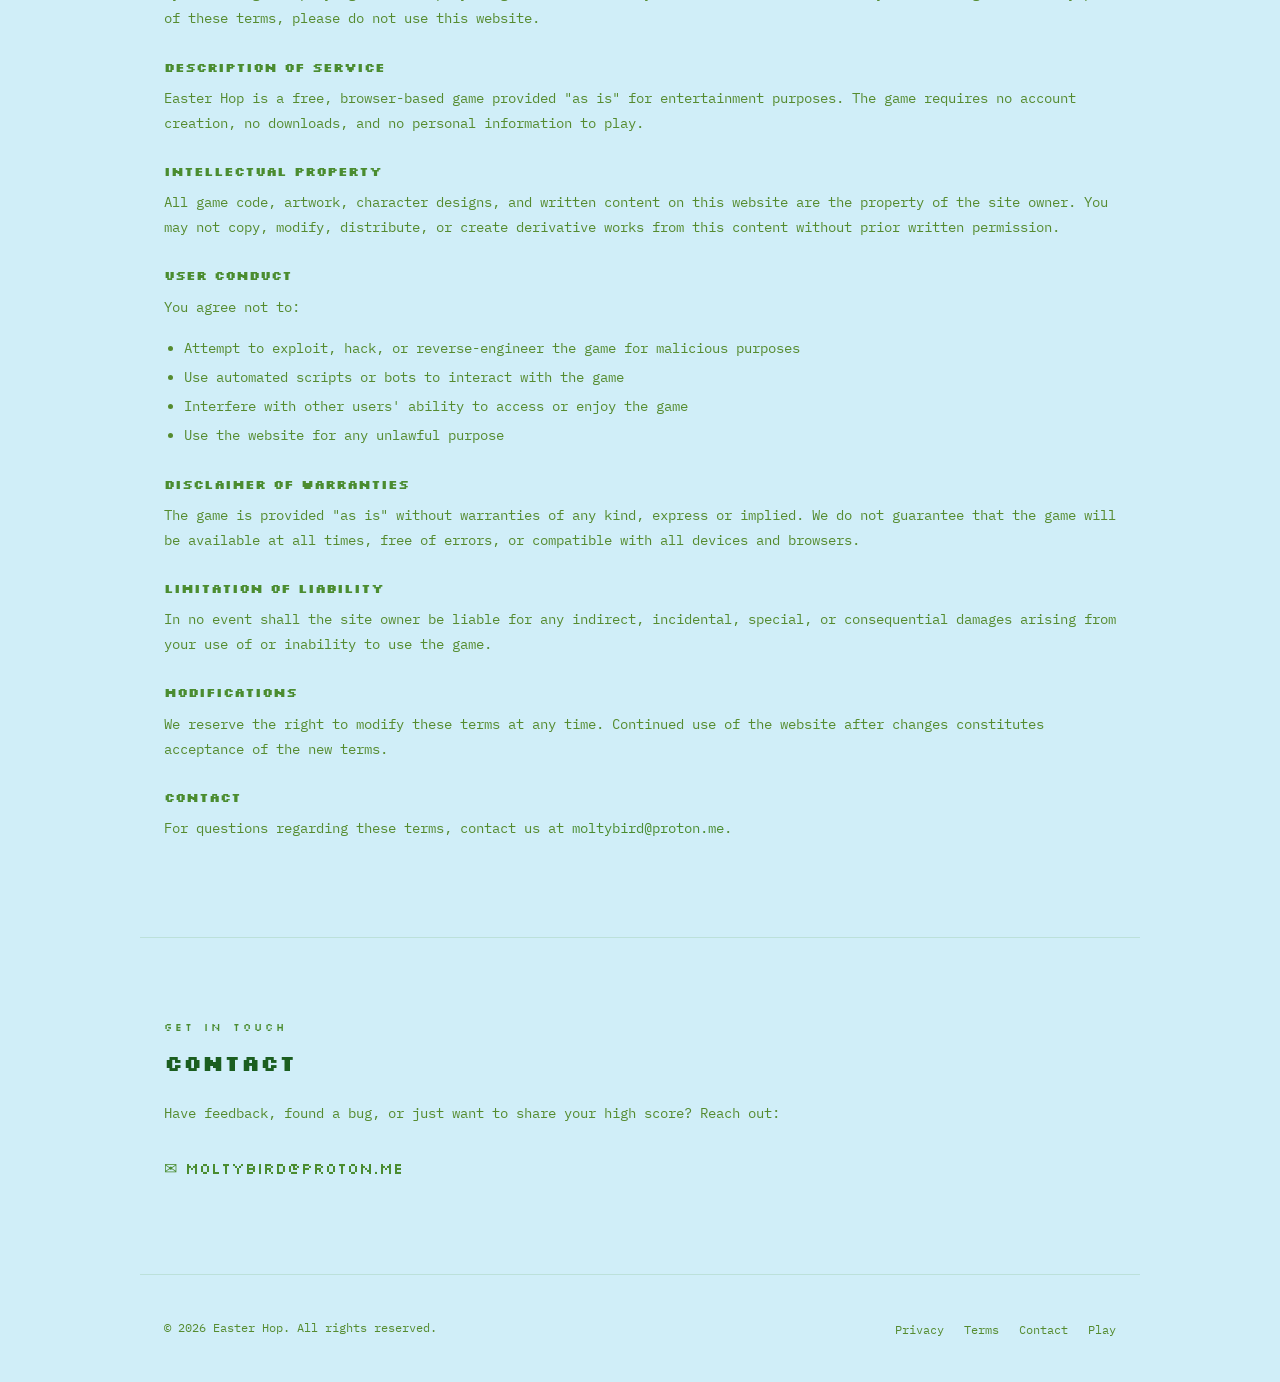
==== commit e641669c: "Transform game to Easter Hop theme with leaderboard and fireworks - Rebrand: Molt the Mole → Easter " ====
--- a/index.html
+++ b/index.html
@@ -3,8 +3,8 @@
 <head>
 <meta charset="UTF-8">
 <meta name="viewport" content="width=device-width, initial-scale=1.0">
-<title>Molt the Mole — A Futuristic Underground Runner</title>
-<meta name="description" content="Molt the Mole is a free browser game where you guide a robotic mole through a glitchy underground world. Tap to flap, dodge obstacles, and watch the world transform from earthy tunnels to neon cyberspace.">
+<title>Easter Hop — A Spring Meadow Runner</title>
+<meta name="description" content="Easter Hop is a free browser game where you guide an Easter bunny through a blooming spring meadow. Tap to hop, dodge garden fences, and watch the world transform from spring to golden summer.">
 <!-- TODO: Replace ca-pub-XXXXXXXXXXXXXXXX with your Google AdSense publisher ID -->
 <script async src="https://pagead2.googlesyndication.com/pagead/js/adsbygoogle.js?client=ca-pub-XXXXXXXXXXXXXXXX"
      crossorigin="anonymous"></script>
@@ -13,36 +13,35 @@
 <link href="https://fonts.googleapis.com/css2?family=Silkscreen:wght@400;700&family=IBM+Plex+Mono:wght@400;500;600&display=swap" rel="stylesheet">
 <style>
   :root {
-    --earth-dark: #1a120b;
-    --earth-mid: #2a1c12;
-    --earth-brown: #5a3d21;
-    --earth-tan: #a07848;
-    --copper: #b44632;
-    --copper-light: #e6a060;
-    --chrome: #beb9af;
-    --cyber-purple: #1a0a2e;
-    --cyber-teal: #00c8dc;
-    --cyber-green: #00ffc8;
-    --cyber-magenta: #c040a0;
-    --led-red: #ff1e1e;
-    --text-primary: #e8dcc8;
-    --text-muted: #8a7a64;
-    --text-bright: #fff0d8;
-    --font-display: 'Silkscreen', cursive;
-    --font-body: 'IBM Plex Mono', monospace;
+    --spring-sky:     #d0eef8;
+    --spring-light:   #e8f5e9;
+    --spring-mid:     #c8e6c9;
+    --spring-green:   #4a8c30;
+    --spring-dark:    #1e3d14;
+    --blossom-pink:   #f48fb1;
+    --blossom-light:  #fce4ec;
+    --egg-yellow:     #fff176;
+    --egg-lavender:   #ce93d8;
+    --wood-brown:     #8b5a2b;
+    --wood-light:     #c49a6c;
+    --text-primary:   #33691e;
+    --text-muted:     #558b2f;
+    --text-bright:    #1b5e20;
+    --font-display:   'Silkscreen', cursive;
+    --font-body:      'IBM Plex Mono', monospace;
   }
 
   * { margin: 0; padding: 0; box-sizing: border-box; }
 
   html {
     scroll-behavior: smooth;
-    background: var(--earth-dark);
+    background: var(--spring-sky);
   }
 
   body {
     font-family: var(--font-body);
     color: var(--text-primary);
-    background: var(--earth-dark);
+    background: var(--spring-sky);
     line-height: 1.7;
     overflow-x: hidden;
   }
@@ -55,7 +54,7 @@
     background-image: url("data:image/svg+xml,%3Csvg viewBox='0 0 256 256' xmlns='http://www.w3.org/2000/svg'%3E%3Cfilter id='n'%3E%3CfeTurbulence type='fractalNoise' baseFrequency='0.9' numOctaves='4' stitchTiles='stitch'/%3E%3C/filter%3E%3Crect width='256' height='256' filter='url(%23n)' opacity='0.04'/%3E%3C/svg%3E");
     pointer-events: none;
     z-index: 9999;
-    opacity: 0.5;
+    opacity: 0.3;
   }
 
   /* ===== NAV ===== */
@@ -63,9 +62,9 @@
     position: fixed;
     top: 0; left: 0; right: 0;
     z-index: 100;
-    background: rgba(26, 18, 11, 0.92);
+    background: rgba(208, 238, 248, 0.92);
     backdrop-filter: blur(10px);
-    border-bottom: 1px solid rgba(160, 120, 72, 0.15);
+    border-bottom: 1px solid rgba(74, 140, 48, 0.2);
     padding: 0 24px;
   }
   nav .nav-inner {
@@ -79,7 +78,7 @@
   nav .logo {
     font-family: var(--font-display);
     font-size: 16px;
-    color: var(--copper-light);
+    color: var(--spring-green);
     text-decoration: none;
     letter-spacing: 1px;
   }
@@ -95,7 +94,7 @@
     transition: color 0.2s;
   }
   nav .nav-links a:hover {
-    color: var(--cyber-teal);
+    color: var(--spring-green);
   }
 
   /* ===== SECTIONS ===== */
@@ -109,7 +108,7 @@
     font-size: 11px;
     text-transform: uppercase;
     letter-spacing: 3px;
-    color: var(--cyber-teal);
+    color: var(--spring-green);
     margin-bottom: 12px;
     display: block;
   }
@@ -139,33 +138,27 @@
     overflow: hidden;
   }
 
-  /* Animated background grid */
+  /* Spring sky gradient background */
   .hero::before {
     content: '';
     position: absolute;
     top: 0; left: 0; width: 100%; height: 100%;
     background:
       linear-gradient(180deg,
-        var(--earth-dark) 0%,
-        var(--earth-mid) 40%,
-        var(--cyber-purple) 100%
+        #87ceeb 0%,
+        #b4ddb4 60%,
+        #6aaa4a 100%
       );
     z-index: -2;
   }
+  /* Soft dot pattern overlay */
   .hero::after {
     content: '';
     position: absolute;
     top: 0; left: 0; width: 100%; height: 100%;
-    background-image:
-      linear-gradient(rgba(0, 200, 220, 0.03) 1px, transparent 1px),
-      linear-gradient(90deg, rgba(0, 200, 220, 0.03) 1px, transparent 1px);
-    background-size: 40px 40px;
-    animation: gridScroll 20s linear infinite;
+    background-image: radial-gradient(circle, rgba(255,255,255,0.08) 1px, transparent 1px);
+    background-size: 30px 30px;
     z-index: -1;
-  }
-  @keyframes gridScroll {
-    0% { transform: translateY(0); }
-    100% { transform: translateY(40px); }
   }
 
   .hero-title {
@@ -178,20 +171,20 @@
   }
   .hero-title span {
     display: block;
-    background: linear-gradient(135deg, var(--copper-light), var(--cyber-teal));
+    background: linear-gradient(135deg, var(--wood-light), var(--spring-green));
     -webkit-background-clip: text;
     -webkit-text-fill-color: transparent;
     background-clip: text;
   }
   .hero-subtitle {
     font-size: 16px;
-    color: var(--text-muted);
+    color: var(--text-bright);
     max-width: 480px;
     margin: 16px auto 40px;
     line-height: 1.6;
   }
 
-  /* Mole character pixel art in CSS */
+  /* Bunny character pixel art */
   .hero-mole {
     width: 120px;
     height: 96px;
@@ -216,20 +209,20 @@
     gap: 10px;
     font-family: var(--font-display);
     font-size: 18px;
-    color: var(--earth-dark);
-    background: linear-gradient(135deg, var(--copper-light), var(--cyber-teal));
+    color: #fff;
+    background: linear-gradient(135deg, var(--spring-green), #7bc843);
     padding: 16px 40px;
     text-decoration: none;
     border: none;
     cursor: pointer;
     transition: transform 0.15s, box-shadow 0.15s;
-    box-shadow: 0 0 30px rgba(0, 200, 220, 0.2), 0 0 60px rgba(230, 160, 96, 0.1);
+    box-shadow: 0 4px 20px rgba(74, 140, 48, 0.35), 0 0 40px rgba(255, 241, 118, 0.15);
     position: relative;
     overflow: hidden;
   }
   .play-btn:hover {
     transform: translateY(-2px) scale(1.03);
-    box-shadow: 0 0 40px rgba(0, 200, 220, 0.4), 0 0 80px rgba(230, 160, 96, 0.2);
+    box-shadow: 0 6px 28px rgba(74, 140, 48, 0.5), 0 0 60px rgba(255, 241, 118, 0.25);
   }
   .play-btn:active {
     transform: translateY(0) scale(0.98);
@@ -255,7 +248,7 @@
   .hero-stat .num {
     font-family: var(--font-display);
     font-size: 22px;
-    color: var(--cyber-teal);
+    color: var(--spring-green);
     display: block;
   }
   .hero-stat .label {
@@ -268,7 +261,7 @@
   /* ===== ABOUT ===== */
   .about {
     position: relative;
-    border-top: 1px solid rgba(160, 120, 72, 0.1);
+    border-top: 1px solid rgba(74, 140, 48, 0.15);
   }
   .about-grid {
     display: grid;
@@ -286,19 +279,19 @@
     gap: 24px;
   }
   .feature-card {
-    background: rgba(42, 28, 18, 0.6);
-    border: 1px solid rgba(160, 120, 72, 0.12);
+    background: rgba(232, 245, 233, 0.7);
+    border: 1px solid rgba(74, 140, 48, 0.18);
     padding: 20px;
     transition: border-color 0.3s, background 0.3s;
   }
   .feature-card:hover {
-    border-color: rgba(0, 200, 220, 0.3);
-    background: rgba(26, 10, 46, 0.3);
+    border-color: rgba(74, 140, 48, 0.45);
+    background: rgba(255, 255, 255, 0.5);
   }
   .feature-card h3 {
     font-family: var(--font-display);
     font-size: 13px;
-    color: var(--copper-light);
+    color: var(--spring-green);
     margin-bottom: 8px;
   }
   .feature-card p {
@@ -310,7 +303,7 @@
 
   /* ===== HOW TO PLAY ===== */
   .howto {
-    border-top: 1px solid rgba(160, 120, 72, 0.1);
+    border-top: 1px solid rgba(74, 140, 48, 0.15);
   }
   .steps {
     display: grid;
@@ -319,15 +312,15 @@
     margin-top: 24px;
   }
   .step {
-    background: rgba(42, 28, 18, 0.4);
-    border: 1px solid rgba(160, 120, 72, 0.1);
+    background: rgba(232, 245, 233, 0.5);
+    border: 1px solid rgba(74, 140, 48, 0.12);
     padding: 28px 24px;
     position: relative;
   }
   .step-num {
     font-family: var(--font-display);
     font-size: 48px;
-    color: rgba(0, 200, 220, 0.1);
+    color: rgba(74, 140, 48, 0.12);
     position: absolute;
     top: 12px;
     right: 16px;
@@ -362,9 +355,9 @@
   .key {
     font-family: var(--font-display);
     font-size: 11px;
-    color: var(--copper-light);
-    background: rgba(42, 28, 18, 0.8);
-    border: 1px solid rgba(160, 120, 72, 0.25);
+    color: var(--spring-green);
+    background: rgba(232, 245, 233, 0.9);
+    border: 1px solid rgba(74, 140, 48, 0.3);
     padding: 6px 12px;
     min-width: 40px;
     text-align: center;
@@ -382,13 +375,13 @@
     width: 728px;
     max-width: 100%;
     height: 90px;
-    background: rgba(17, 17, 17, 0.5);
-    border: 1px solid #333;
+    background: rgba(200, 230, 201, 0.3);
+    border: 1px solid rgba(74, 140, 48, 0.2);
   }
 
   /* ===== PRIVACY / TERMS / CONTACT ===== */
   .legal {
-    border-top: 1px solid rgba(160, 120, 72, 0.1);
+    border-top: 1px solid rgba(74, 140, 48, 0.15);
   }
   .legal h2 {
     font-size: 22px;
@@ -397,7 +390,7 @@
   .legal h3 {
     font-family: var(--font-display);
     font-size: 13px;
-    color: var(--copper-light);
+    color: var(--spring-green);
     margin-top: 24px;
     margin-bottom: 8px;
   }
@@ -414,7 +407,7 @@
     margin-bottom: 4px;
   }
   .legal a {
-    color: var(--cyber-teal);
+    color: var(--spring-green);
     text-decoration: none;
   }
   .legal a:hover {
@@ -424,7 +417,7 @@
   .contact-email {
     font-family: var(--font-display);
     font-size: 16px;
-    color: var(--cyber-teal);
+    color: var(--spring-green);
     text-decoration: none;
     display: inline-flex;
     align-items: center;
@@ -433,7 +426,7 @@
     transition: color 0.2s;
   }
   .contact-email:hover {
-    color: var(--cyber-green);
+    color: var(--text-bright);
   }
 
   /* ===== FOOTER ===== */
@@ -441,7 +434,7 @@
     max-width: 1000px;
     margin: 0 auto;
     padding: 40px 24px;
-    border-top: 1px solid rgba(160, 120, 72, 0.1);
+    border-top: 1px solid rgba(74, 140, 48, 0.15);
     display: flex;
     justify-content: space-between;
     align-items: center;
@@ -464,7 +457,7 @@
     text-decoration: none;
   }
   footer .footer-links a:hover {
-    color: var(--cyber-teal);
+    color: var(--spring-green);
   }
 
   /* ===== RESPONSIVE ===== */
@@ -502,13 +495,13 @@
 <!-- ===== NAV ===== -->
 <nav>
   <div class="nav-inner">
-    <a href="#" class="logo">MOLT</a>
+    <a href="#" class="logo">HOP</a>
     <ul class="nav-links">
       <li><a href="#about">About</a></li>
       <li><a href="#howto">How to Play</a></li>
       <li><a href="#privacy">Privacy</a></li>
       <li><a href="#contact">Contact</a></li>
-      <li><a href="play.html" style="color: var(--cyber-teal);">Play</a></li>
+      <li><a href="play.html" style="color: var(--spring-green);">Play</a></li>
     </ul>
   </div>
 </nav>
@@ -518,8 +511,8 @@
   <div class="hero-mole">
     <canvas id="mole-canvas" width="51" height="42"></canvas>
   </div>
-  <h1 class="hero-title"><span>Molt the Mole</span></h1>
-  <p class="hero-subtitle">Guide a robotic mole through a glitchy underground world that transforms from earthy tunnels into neon cyberspace. One tap. Endless depth.</p>
+  <h1 class="hero-title"><span>Easter Hop</span></h1>
+  <p class="hero-subtitle">Guide a fluffy Easter bunny through a blooming spring meadow that transforms into golden summer fields. One tap. Endless spring.</p>
   <a href="play.html" class="play-btn">Play Now <span class="arrow">&#9654;</span></a>
   <div class="hero-stats">
     <div class="hero-stat">
@@ -528,7 +521,7 @@
     </div>
     <div class="hero-stat">
       <span class="num">&infin;</span>
-      <span class="label">Depth</span>
+      <span class="label">Meadow</span>
     </div>
     <div class="hero-stat">
       <span class="num">0</span>
@@ -548,39 +541,39 @@
 <!-- ===== ABOUT ===== -->
 <section class="about" id="about">
   <span class="section-label">About the Game</span>
-  <h2>What is Molt the Mole?</h2>
+  <h2>What is Easter Hop?</h2>
   <div class="about-grid">
     <div class="about-main">
-      <p>Molt the Mole is a free, browser-based endless runner inspired by the iconic Flappy Bird formula, but reimagined with a unique twist. You control Molt, a small robotic mole with a reddish copper chassis, chrome plating, and glowing red LED eyes. Molt is trapped deep underground in a world that was once natural earth and stone, but is slowly being consumed by a digital corruption spreading through the soil.</p>
-
-      <p>The gameplay is deceptively simple: tap, click, or press spacebar to give Molt an upward boost. Gravity constantly pulls the mole downward, and the underground tunnel scrolls relentlessly from right to left. Your only goal is to thread Molt through the gaps between pairs of vertical obstacles that block the tunnel. Each pair you clear earns one point. Hit an obstacle, the ceiling, or the ground, and the run is over.</p>
-
-      <p>What sets Molt the Mole apart from other one-button games is its living, evolving world. When you begin a run, the environment is earthy and grounded: warm browns, rough stone textures, and dim amber lighting that feels like a real underground burrow. But as your score climbs, the world begins to change. The browns give way to deep purples. Stone surfaces develop circuit-like patterns. The obstacle panels, styled as server racks and data structures, start glowing with teal and magenta LEDs. By the time you reach a score of 30 or higher, you are flying through a fully realized cyberspace tunnel, pulsing with neon light.</p>
-
-      <p>This color transition is not a sudden switch. Every color in the game, from the background gradient to the ground texture to the particle effects, smoothly interpolates between an earthy palette and a cyber palette based on your current score. The result is a visual journey that rewards skilled play with an increasingly dramatic and beautiful environment.</p>
-
-      <p>The obstacles themselves are not simple pipes or blocks. They are rendered as futuristic server stacks with internal panel details, circuit-line engravings, and blinking LED status indicators. Three visual variants keep the scenery varied: standard server panels, data-claw arrays with vertical hash marks, and algorithm walls with grid-pattern readouts. Serrated teeth line the edges of each gap, adding to the sense of danger.</p>
-
-      <p>The difficulty ramps gradually but relentlessly. The scroll speed increases slightly with each point scored, and the gap between obstacle pairs narrows over time. What starts as a comfortable 150-pixel opening shrinks to a minimum of 100 pixels, demanding pixel-perfect navigation from the player. Combined with the increasing speed, high scores require intense focus and precise timing.</p>
-
-      <p>Molt the Mole is built entirely in vanilla JavaScript and HTML5 Canvas with no external dependencies. It runs in any modern browser on desktop or mobile, with full support for keyboard, mouse, and touch controls. Your best score is saved locally so you can always try to beat your personal record. The game uses a fixed-timestep physics loop to ensure consistent behavior regardless of your device's refresh rate.</p>
+      <p>Easter Hop is a free, browser-based endless runner inspired by the iconic Flappy Bird formula, reimagined with a cheerful Easter twist. You control a fluffy Easter bunny with cream fur, pink-lined ears, and rosy cheeks, hopping through a blooming spring meadow just in time for Easter.</p>
+
+      <p>The gameplay is delightfully simple: tap, click, or press spacebar to give the bunny an upward boost. Gravity constantly pulls downward, and the meadow scrolls relentlessly from right to left. Your only goal is to thread the bunny through the gaps in pairs of wooden garden fences that line the path. Each fence pair you clear earns one point. Hit a fence, the sky, or the ground, and the run is over.</p>
+
+      <p>What makes Easter Hop special is its living, evolving world. When you begin a run, the environment is fresh and bright: sky blue above, lush spring-green below, flowers dotting the background, and cheerful pastel Easter eggs scattered throughout. As your score climbs, the world deepens into rich summer colors. Sky blue deepens to a vibrant afternoon blue, greens saturate, and the flower accents shift from pink blossoms to golden sunflowers and orange poppies.</p>
+
+      <p>This color transition is seamless. Every element in the game, from the sky gradient to the grass texture to the particle effects, smoothly interpolates between a spring palette and a summer palette based on your current score. The result is a visual journey that rewards skilled play with an increasingly warm and beautiful environment.</p>
+
+      <p>The fence obstacles are rendered as proper wooden garden fences with vertical planks, two horizontal rails, and decorative flower blooms on the sides. Pointed picket tips line the edges of each gap. Three plank-style variants keep the scenery varied. Flowers on the fence sides bloom and pulse as you pass, adding a living, organic feel to each obstacle.</p>
+
+      <p>Difficulty ramps gradually but relentlessly. The scroll speed increases slightly with each point, and the gap between fence pairs narrows over time. What starts as a comfortable 150-pixel opening shrinks to a minimum of 100 pixels, demanding precise timing. Combined with the increasing speed, high scores require real focus and coordination.</p>
+
+      <p>Easter Hop is built entirely in vanilla JavaScript and HTML5 Canvas with no external dependencies. It runs in any modern browser on desktop or mobile, with full support for keyboard, mouse, and touch controls. Your best score is saved locally so you can always try to beat your personal record.</p>
     </div>
     <div class="about-sidebar">
       <div class="feature-card">
         <h3>Evolving World</h3>
-        <p>Watch the environment transform from earthy underground tunnels to glowing neon cyberspace as your score increases. Every color smoothly transitions across 30 score thresholds.</p>
+        <p>Watch the environment transform from a fresh spring meadow to golden summer fields as your score increases. Every color smoothly transitions across 30 score thresholds.</p>
       </div>
       <div class="feature-card">
-        <h3>Robotic Mole</h3>
-        <p>Molt is a hand-crafted pixel art character with copper plating, chrome details, and red LED eyes. Velocity-based rotation and squash-stretch animation bring the little bot to life.</p>
+        <h3>Easter Bunny</h3>
+        <p>A hand-crafted pixel art bunny with cream fur, pink ear detail, and rosy cheeks. Velocity-based rotation and squash-stretch animation bring the little hopper to life.</p>
       </div>
       <div class="feature-card">
-        <h3>Server Stack Obstacles</h3>
-        <p>Navigate between futuristic server racks complete with internal panels, circuit engravings, blinking LEDs, and three visual variants that keep every run visually fresh.</p>
+        <h3>Garden Fence Obstacles</h3>
+        <p>Navigate between wooden fence panels with vertical planks, horizontal rails, pointed picket tips, and small flower blooms that pulse as you pass.</p>
       </div>
       <div class="feature-card">
         <h3>Particle Effects</h3>
-        <p>Flap bursts and death explosions use a pooled particle system that adapts to the current color palette, matching the world's visual state at every moment.</p>
+        <p>Flap bursts and death explosions use a pooled particle system that adapts to the current palette — pink blossoms in spring, golden pollen in summer.</p>
       </div>
       <div class="feature-card">
         <h3>Zero Dependencies</h3>
@@ -598,17 +591,17 @@
     <div class="step">
       <span class="step-num">01</span>
       <h3>Launch</h3>
-      <p>Open the game and you will see Molt floating on the start screen. The mole bobs gently, waiting for your command.</p>
+      <p>Open the game and you will see the bunny floating on the start screen, bobbing gently against the spring sky, waiting for your command.</p>
     </div>
     <div class="step">
       <span class="step-num">02</span>
-      <h3>Flap</h3>
-      <p>Tap, click, or press Space to give Molt an upward boost. Gravity constantly pulls the mole down, so you need to keep tapping to stay airborne.</p>
+      <h3>Hop</h3>
+      <p>Tap, click, or press Space to give the bunny an upward boost. Gravity constantly pulls downward, so you need to keep hopping to stay airborne.</p>
     </div>
     <div class="step">
       <span class="step-num">03</span>
       <h3>Navigate</h3>
-      <p>Thread Molt through the gaps between obstacle pairs. Each pair cleared is one point. The gaps shrink and speed increases as you progress.</p>
+      <p>Thread the bunny through the gaps in the garden fences. Each fence pair cleared is one point. The gaps shrink and speed increases as you progress.</p>
     </div>
   </div>
   <div class="controls-row">
@@ -625,7 +618,7 @@
   <p>Last updated: February 2026</p>
 
   <h3>Information We Collect</h3>
-  <p>Molt the Mole is a client-side browser game. We do not collect, store, or transmit any personal information to our servers. The only data stored is your high score, which is saved locally on your device using your browser's localStorage feature. This data never leaves your device.</p>
+  <p>Easter Hop is a client-side browser game. We do not collect, store, or transmit any personal information to our servers. The only data stored is your high score, which is saved locally on your device using your browser's localStorage feature. This data never leaves your device.</p>
 
   <h3>Third-Party Advertising</h3>
   <p>This site uses Google AdSense to display advertisements. Google and its advertising partners may use cookies and similar technologies to serve ads based on your prior visits to this website or other websites. You can opt out of personalized advertising by visiting <a href="https://www.google.com/settings/ads" target="_blank" rel="noopener noreferrer">Google's Ad Settings</a>.</p>
@@ -638,7 +631,7 @@
   <p>We do not currently use any analytics or tracking tools beyond what is provided by the third-party advertising platform.</p>
 
   <h3>Children's Privacy</h3>
-  <p>Molt the Mole does not knowingly collect personal information from children under 13. Since we do not collect any personal data at all, no special provisions are necessary. The advertising displayed is managed by Google AdSense and subject to their policies regarding child-directed content.</p>
+  <p>Easter Hop does not knowingly collect personal information from children under 13. Since we do not collect any personal data at all, no special provisions are necessary. The advertising displayed is managed by Google AdSense and subject to their policies regarding child-directed content.</p>
 
   <h3>Changes to This Policy</h3>
   <p>We may update this privacy policy from time to time. Any changes will be reflected on this page with an updated revision date.</p>
@@ -653,10 +646,10 @@
   <p>Last updated: February 2026</p>
 
   <h3>Acceptance of Terms</h3>
-  <p>By accessing and playing Molt the Mole, you agree to be bound by these Terms of Service. If you do not agree with any part of these terms, please do not use this website.</p>
+  <p>By accessing and playing Easter Hop, you agree to be bound by these Terms of Service. If you do not agree with any part of these terms, please do not use this website.</p>
 
   <h3>Description of Service</h3>
-  <p>Molt the Mole is a free, browser-based game provided "as is" for entertainment purposes. The game requires no account creation, no downloads, and no personal information to play.</p>
+  <p>Easter Hop is a free, browser-based game provided "as is" for entertainment purposes. The game requires no account creation, no downloads, and no personal information to play.</p>
 
   <h3>Intellectual Property</h3>
   <p>All game code, artwork, character designs, and written content on this website are the property of the site owner. You may not copy, modify, distribute, or create derivative works from this content without prior written permission.</p>
@@ -693,7 +686,7 @@
 
 <!-- ===== FOOTER ===== -->
 <footer>
-  <p>&copy; 2026 Molt the Mole. All rights reserved.</p>
+  <p>&copy; 2026 Easter Hop. All rights reserved.</p>
   <ul class="footer-links">
     <li><a href="#privacy">Privacy</a></li>
     <li><a href="#terms">Terms</a></li>
@@ -707,28 +700,34 @@
 (window.adsbygoogle = window.adsbygoogle || []).push({});
 </script>
 
-<!-- Render mole sprite on hero canvas -->
+<!-- Render bunny sprite on hero canvas -->
 <script>
 (function() {
   const SPRITE = [
-    '00000CCHCC0000000',
-    '0000CBBBBBC000000',
-    '000CBBBBBBBCD0000',
-    '00DBBBBBBBBBD0000',
-    '00DBBBEBBEBBDC000',
-    '0DBBBBBBBBBBBC000',
-    '0DBBBBNNBBBBBC000',
-    '0CBBBBTTBBBBBCP00',
-    '00CBBBBBBBBBCP000',
-    '000DBBBBBBBBCP000',
-    '0000DBBHBBBD00000',
-    '000P0DBBBBD0P0000',
-    '000PP0DDDD0PP0000',
-    '0000P000000P00000',
+    '00000WW000WW00000',
+    '0000WWPW0WWPW0000',
+    '0000WPPW0WPPW0000',
+    '000WWPPWWWPPWW000',
+    '00WWWWWWWWWWWWD00',
+    '0WWWWETWWWTEWWWD0',
+    '0WWWWWKRWWWWWWWD0',
+    '0WWWWWKWWWWWWWWD0',
+    '00DKKKKKWWWWWDD00',
+    '00DWWKKKWWWWWWD00',
+    '000DWWWWWWWWDD000',
+    '000F0DWWWWD0F0000',
+    '000FF0DDDD0FF0000',
+    '0000F000000F00000',
   ];
   const COLORS = {
-    'B': '#b44632', 'D': '#5a2820', 'C': '#beb9af', 'E': '#ff1e1e',
-    'N': '#321a18', 'P': '#8c3c2d', 'T': '#dcd7c8', 'H': '#e6a060',
+    'W': '#f0ebe1',
+    'K': '#fffaf5',
+    'P': '#ffa0b4',
+    'R': '#f05a78',
+    'E': '#281e3c',
+    'T': '#ffc3cd',
+    'F': '#c8c3bc',
+    'D': '#afaaa2',
   };
   const canvas = document.getElementById('mole-canvas');
   if (!canvas) return;
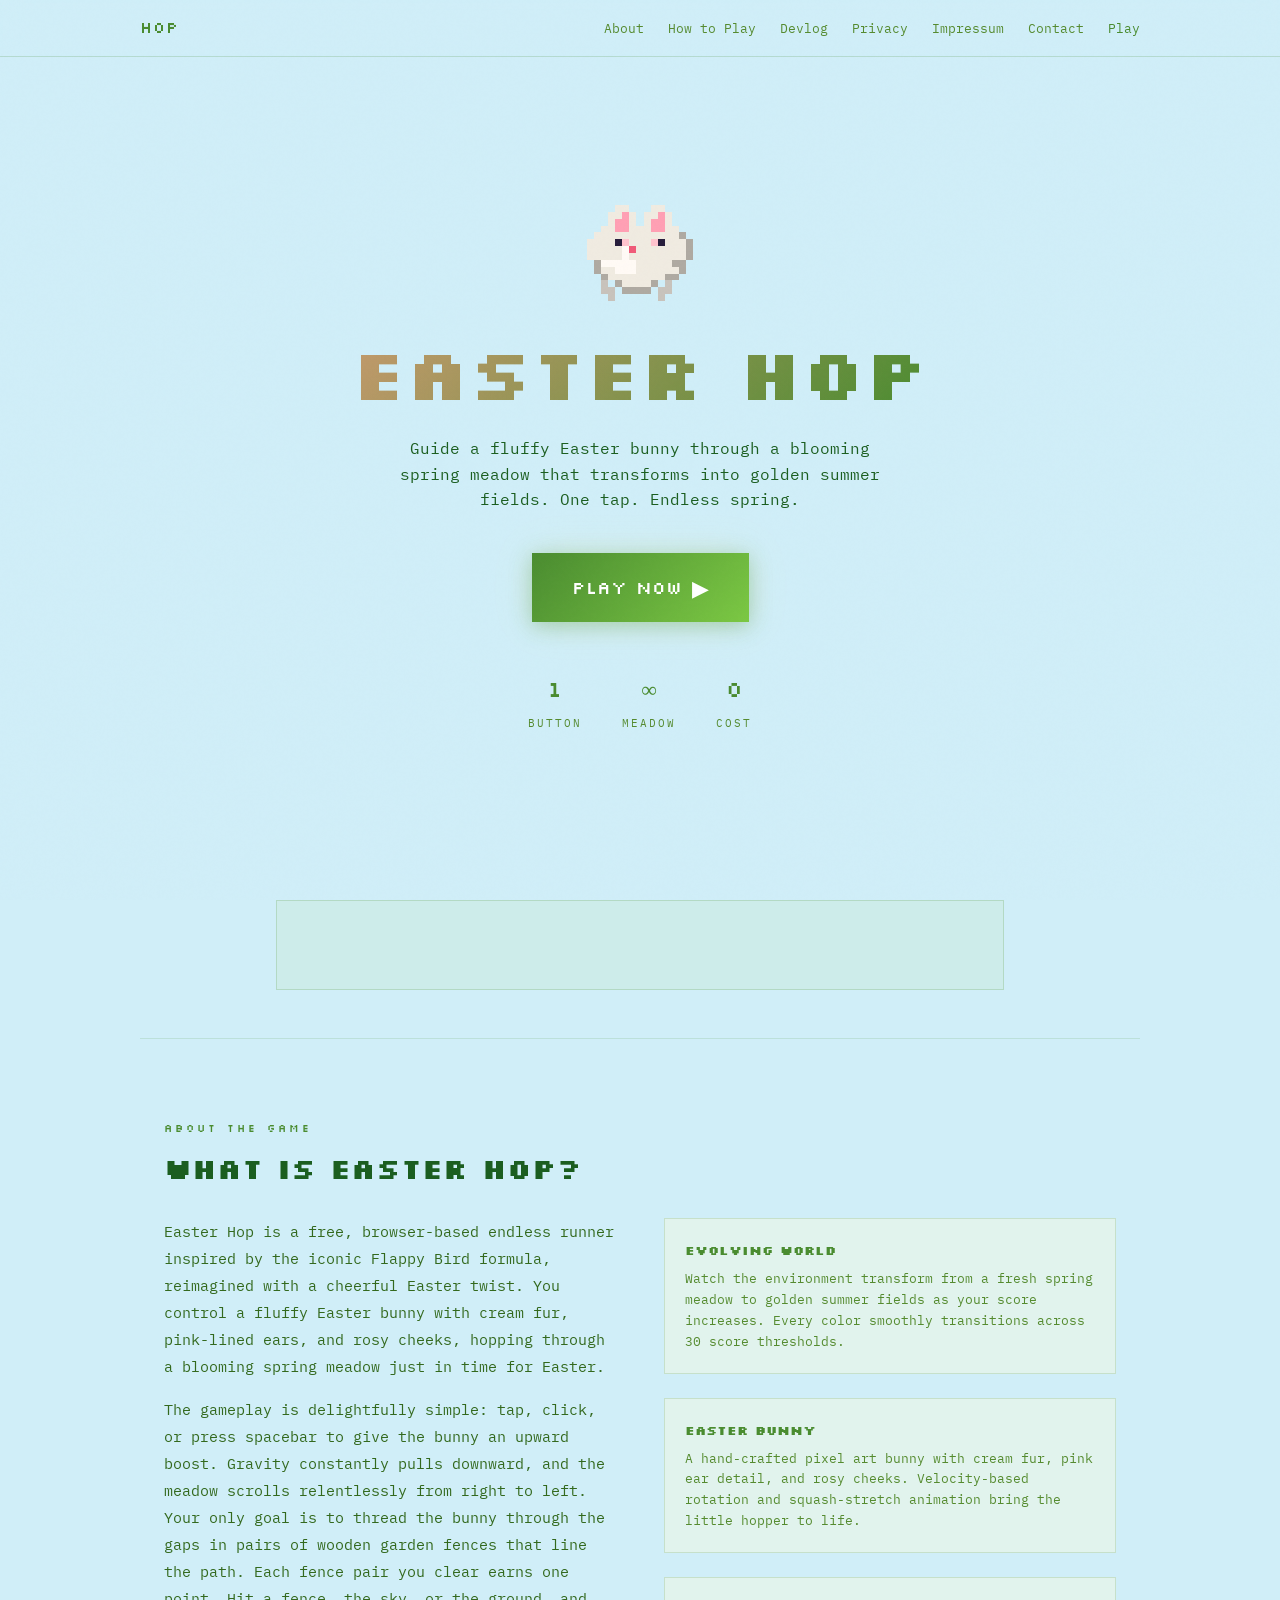
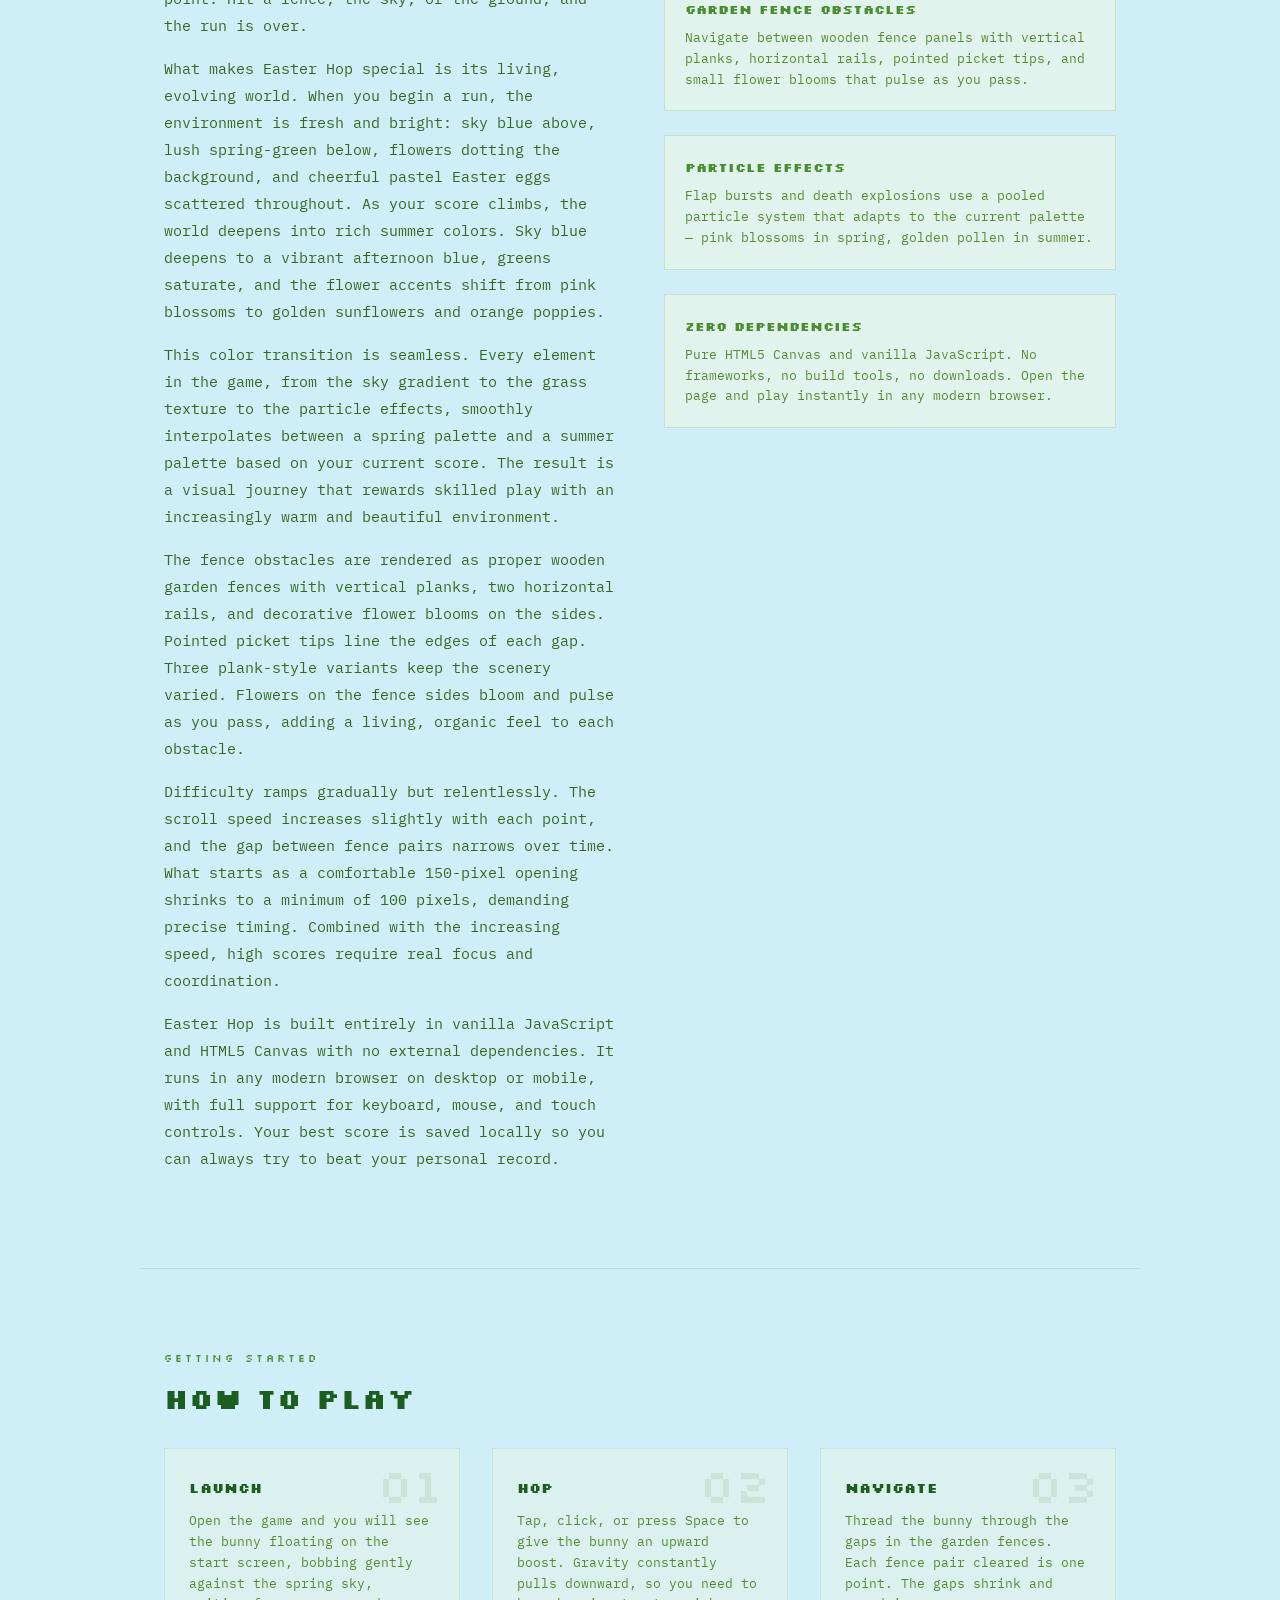
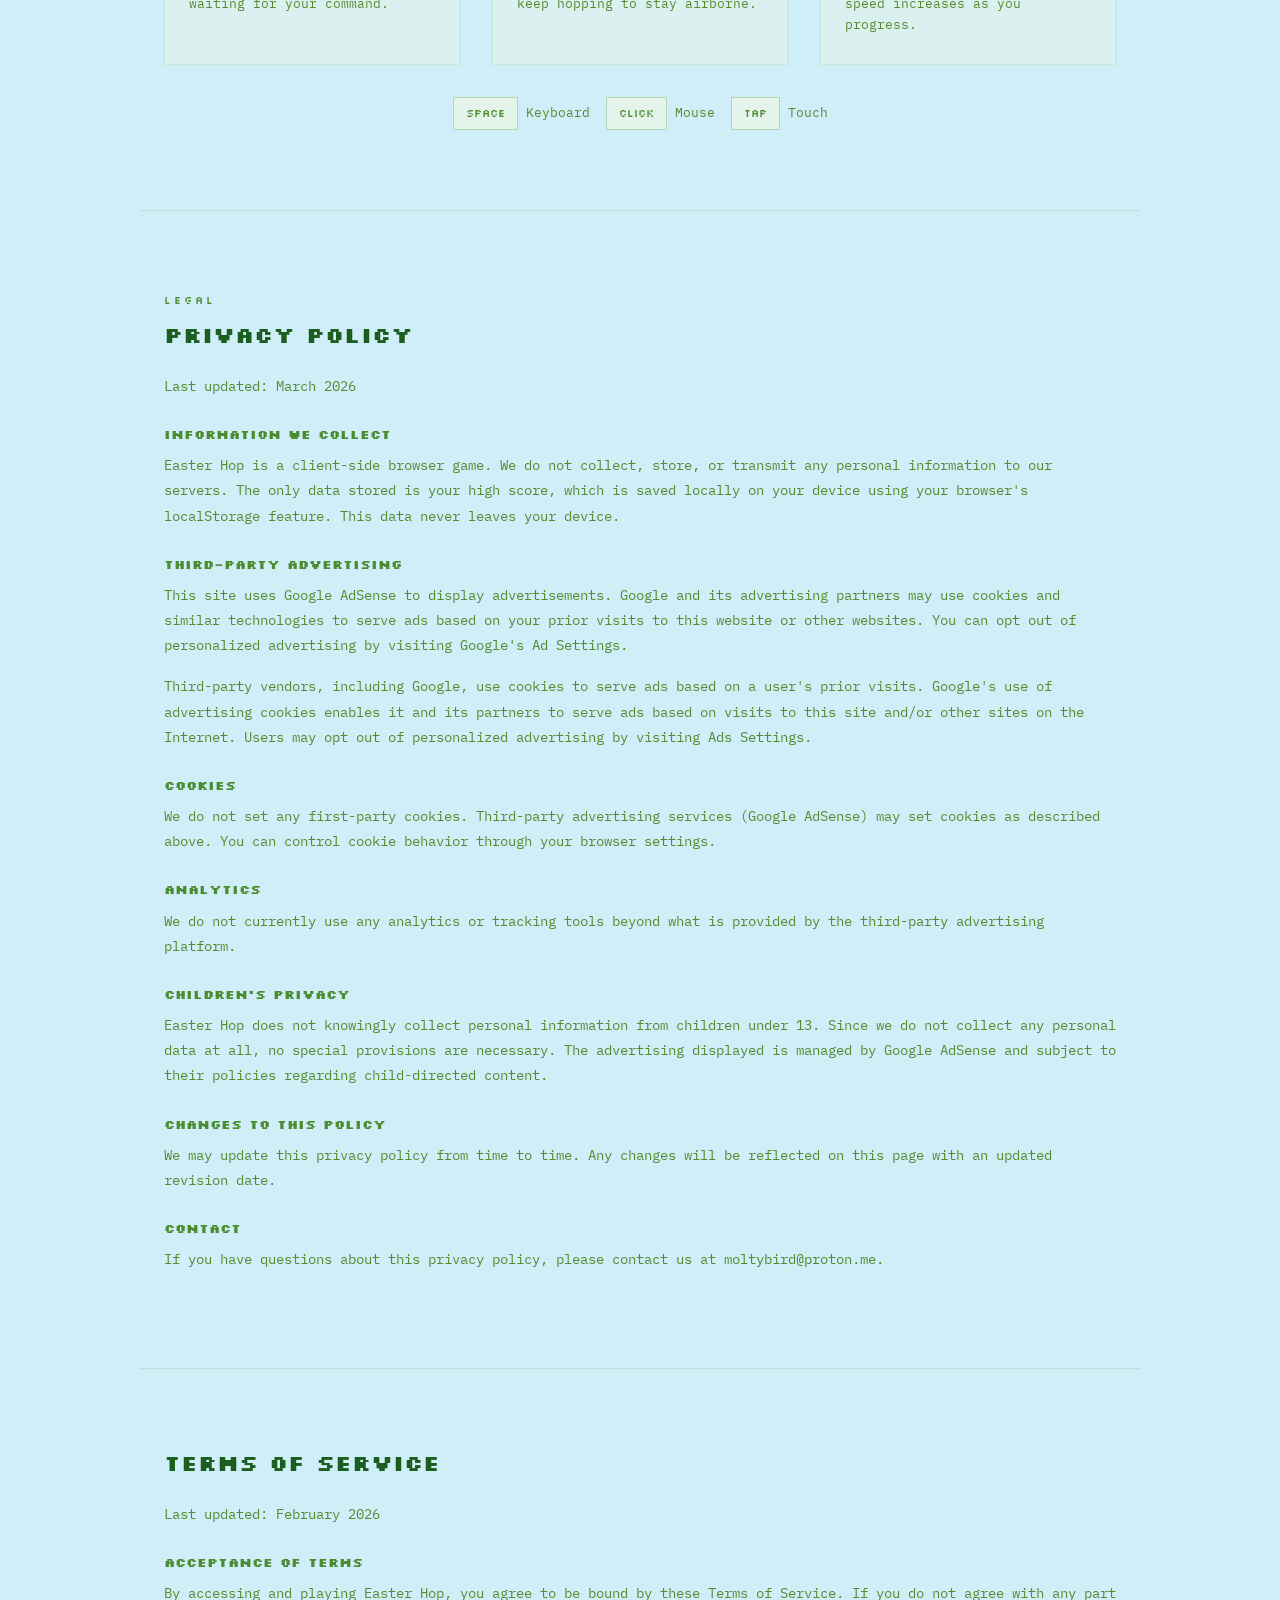
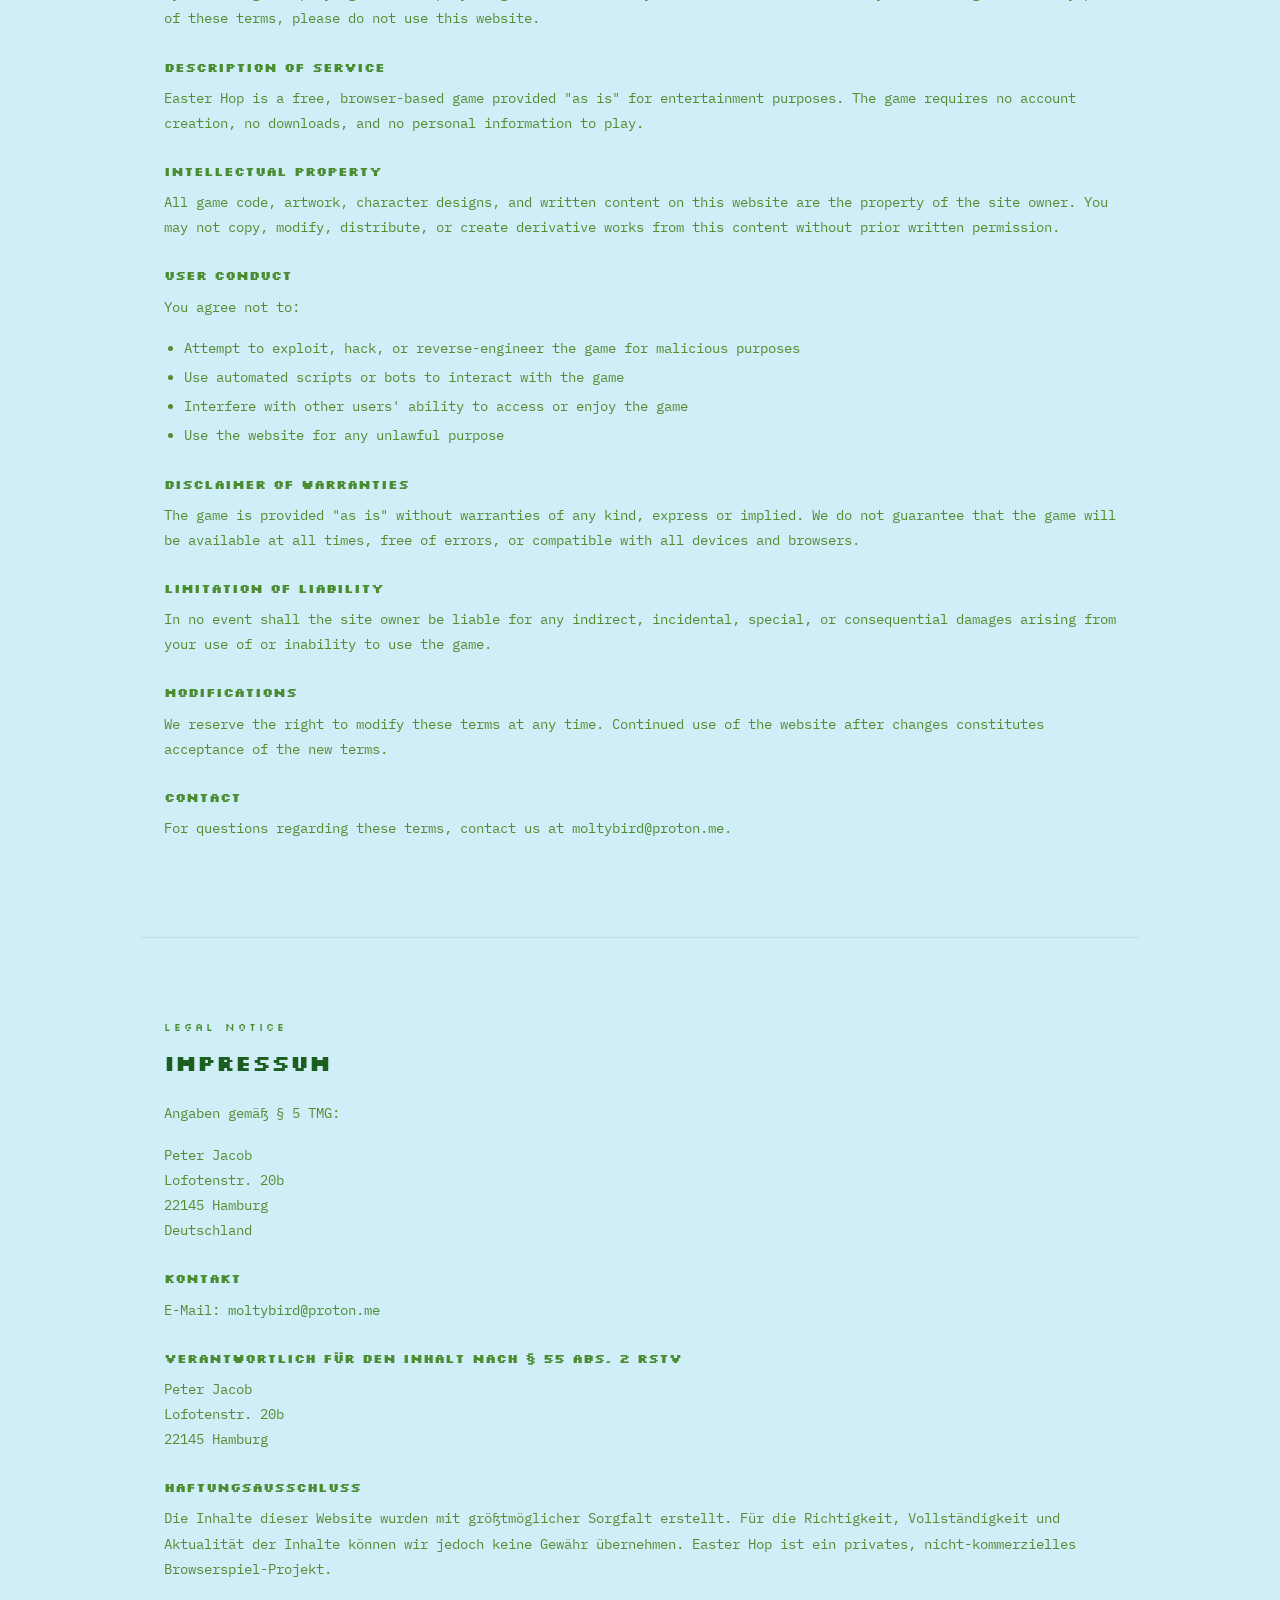
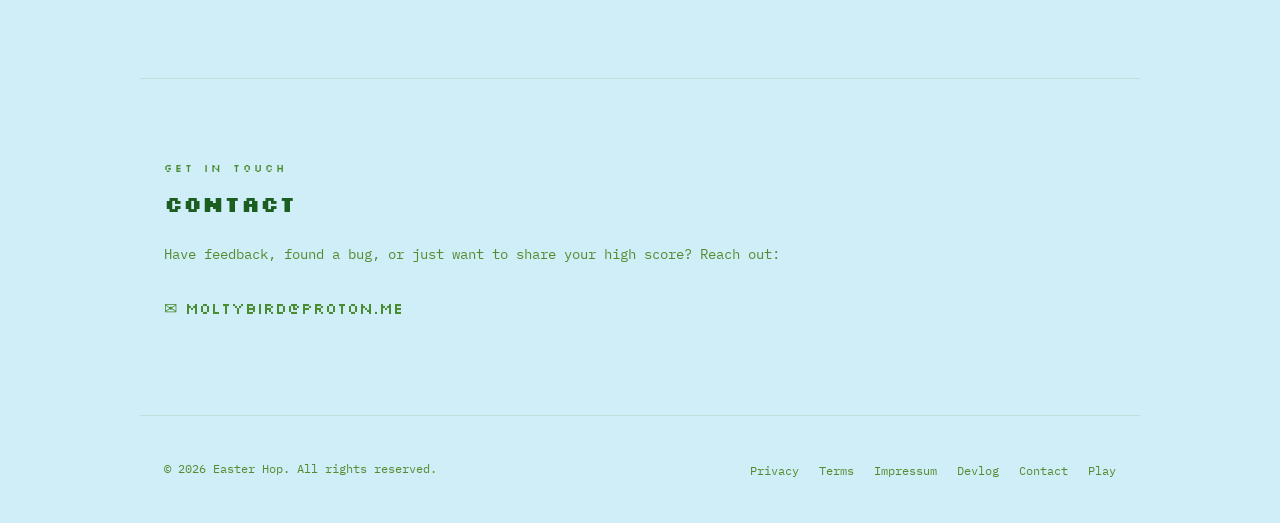
==== commit 93506dab: "Add Impressum, devlog page, and nav updates for AdSense approval - Impressum section (§ 5 TMG): Pete" ====
--- a/index.html
+++ b/index.html
@@ -499,7 +499,9 @@
     <ul class="nav-links">
       <li><a href="#about">About</a></li>
       <li><a href="#howto">How to Play</a></li>
+      <li><a href="devlog.html">Devlog</a></li>
       <li><a href="#privacy">Privacy</a></li>
+      <li><a href="#impressum">Impressum</a></li>
       <li><a href="#contact">Contact</a></li>
       <li><a href="play.html" style="color: var(--spring-green);">Play</a></li>
     </ul>
@@ -615,7 +617,7 @@
 <section class="legal" id="privacy">
   <span class="section-label">Legal</span>
   <h2>Privacy Policy</h2>
-  <p>Last updated: February 2026</p>
+  <p>Last updated: March 2026</p>
 
   <h3>Information We Collect</h3>
   <p>Easter Hop is a client-side browser game. We do not collect, store, or transmit any personal information to our servers. The only data stored is your high score, which is saved locally on your device using your browser's localStorage feature. This data never leaves your device.</p>
@@ -676,6 +678,29 @@
   <p>For questions regarding these terms, contact us at <a href="mailto:moltybird@proton.me">moltybird@proton.me</a>.</p>
 </section>
 
+<!-- ===== IMPRESSUM ===== -->
+<section class="legal" id="impressum">
+  <span class="section-label">Legal Notice</span>
+  <h2>Impressum</h2>
+  <p>Angaben gemäß § 5 TMG:</p>
+  <p>
+    Peter Jacob<br>
+    Lofotenstr. 20b<br>
+    22145 Hamburg<br>
+    Deutschland
+  </p>
+  <h3>Kontakt</h3>
+  <p>E-Mail: <a href="mailto:moltybird@proton.me">moltybird@proton.me</a></p>
+  <h3>Verantwortlich für den Inhalt nach § 55 Abs. 2 RStV</h3>
+  <p>
+    Peter Jacob<br>
+    Lofotenstr. 20b<br>
+    22145 Hamburg
+  </p>
+  <h3>Haftungsausschluss</h3>
+  <p>Die Inhalte dieser Website wurden mit größtmöglicher Sorgfalt erstellt. Für die Richtigkeit, Vollständigkeit und Aktualität der Inhalte können wir jedoch keine Gewähr übernehmen. Easter Hop ist ein privates, nicht-kommerzielles Browserspiel-Projekt.</p>
+</section>
+
 <!-- ===== CONTACT ===== -->
 <section class="legal" id="contact">
   <span class="section-label">Get in Touch</span>
@@ -690,6 +715,8 @@
   <ul class="footer-links">
     <li><a href="#privacy">Privacy</a></li>
     <li><a href="#terms">Terms</a></li>
+    <li><a href="#impressum">Impressum</a></li>
+    <li><a href="devlog.html">Devlog</a></li>
     <li><a href="#contact">Contact</a></li>
     <li><a href="play.html">Play</a></li>
   </ul>
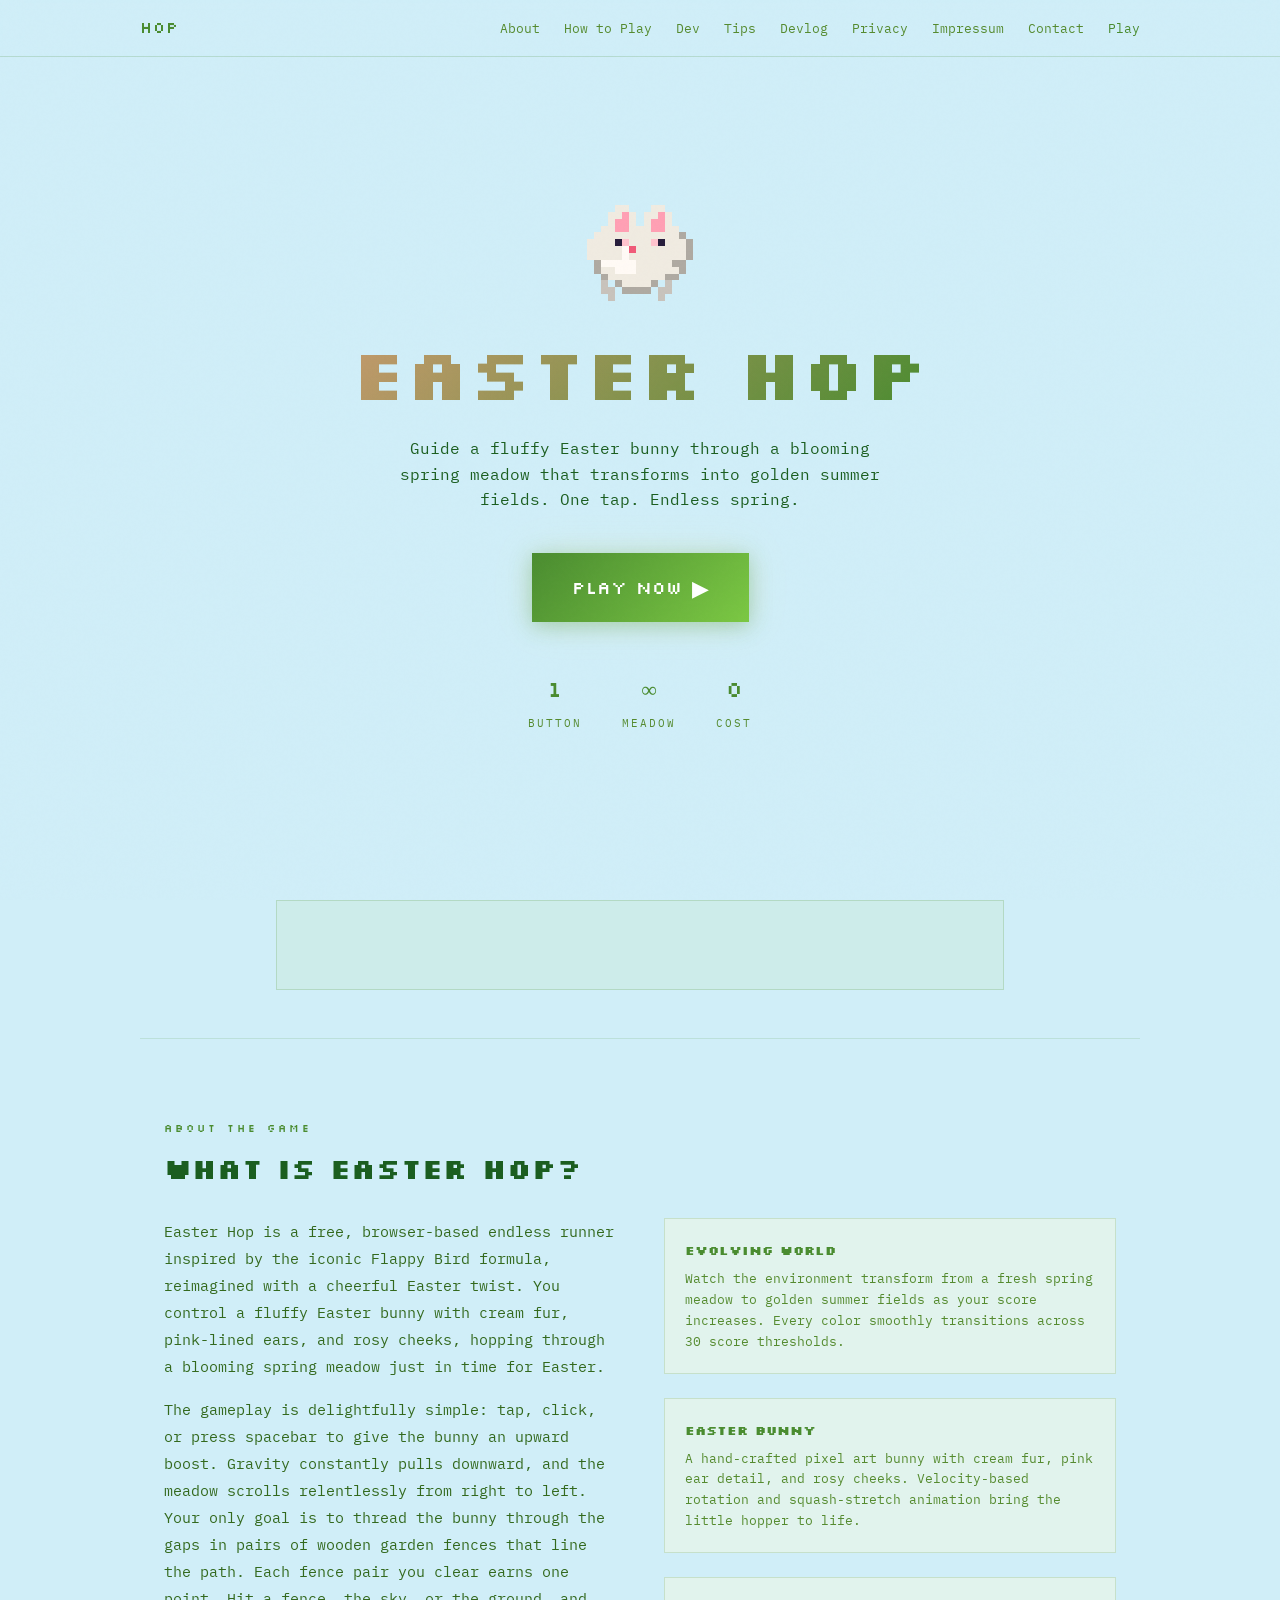
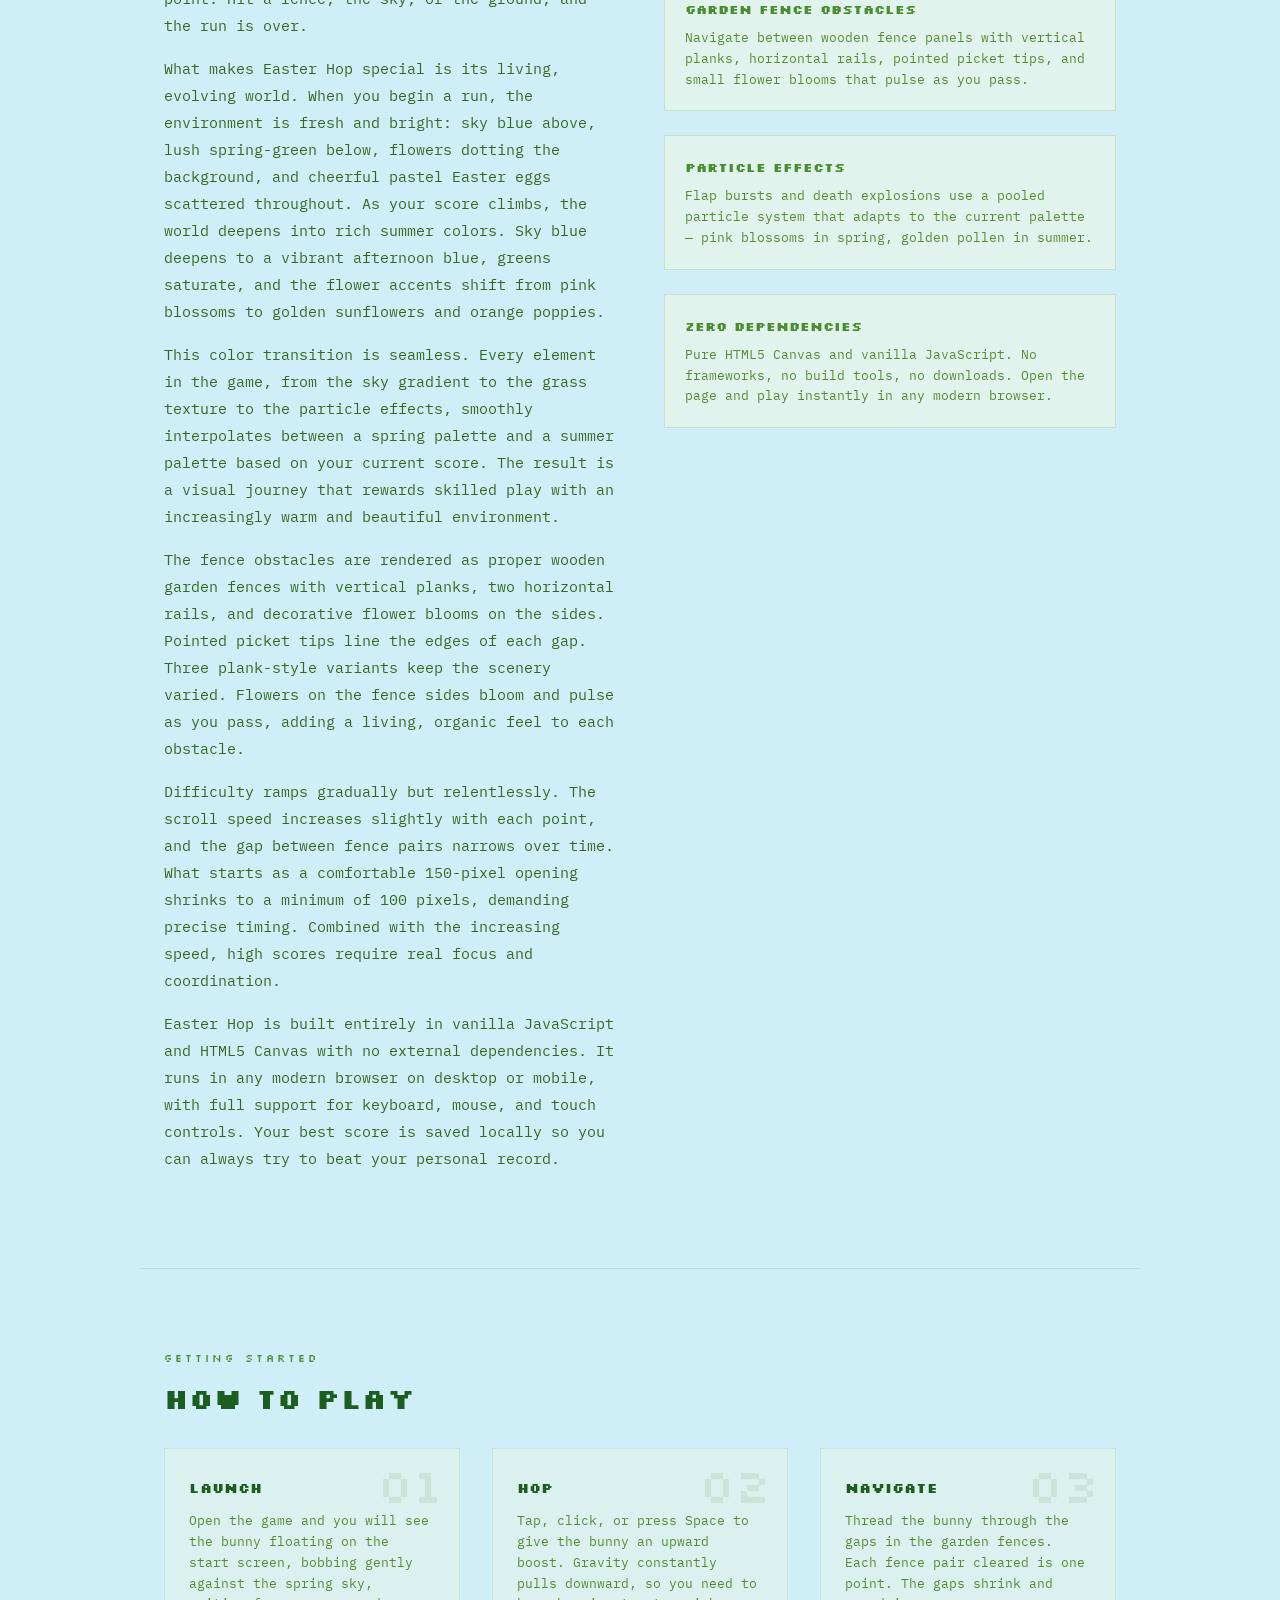
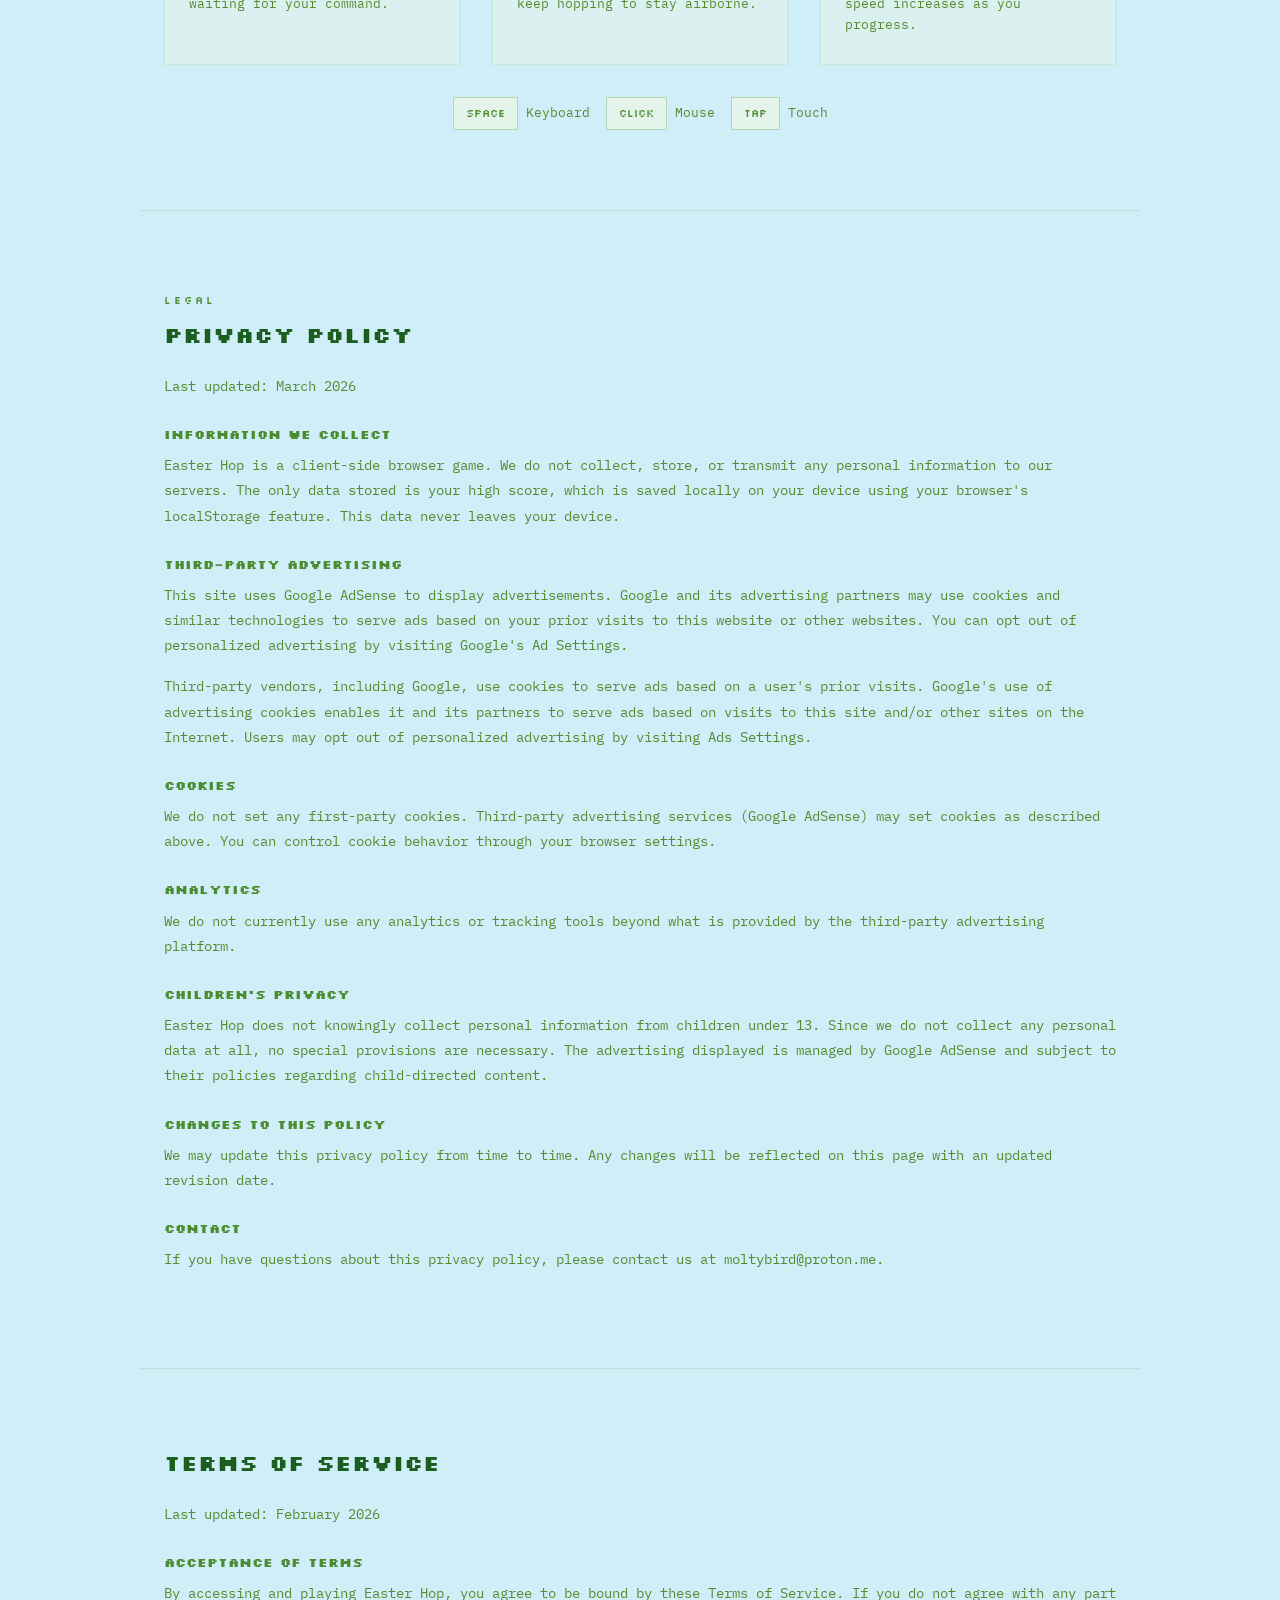
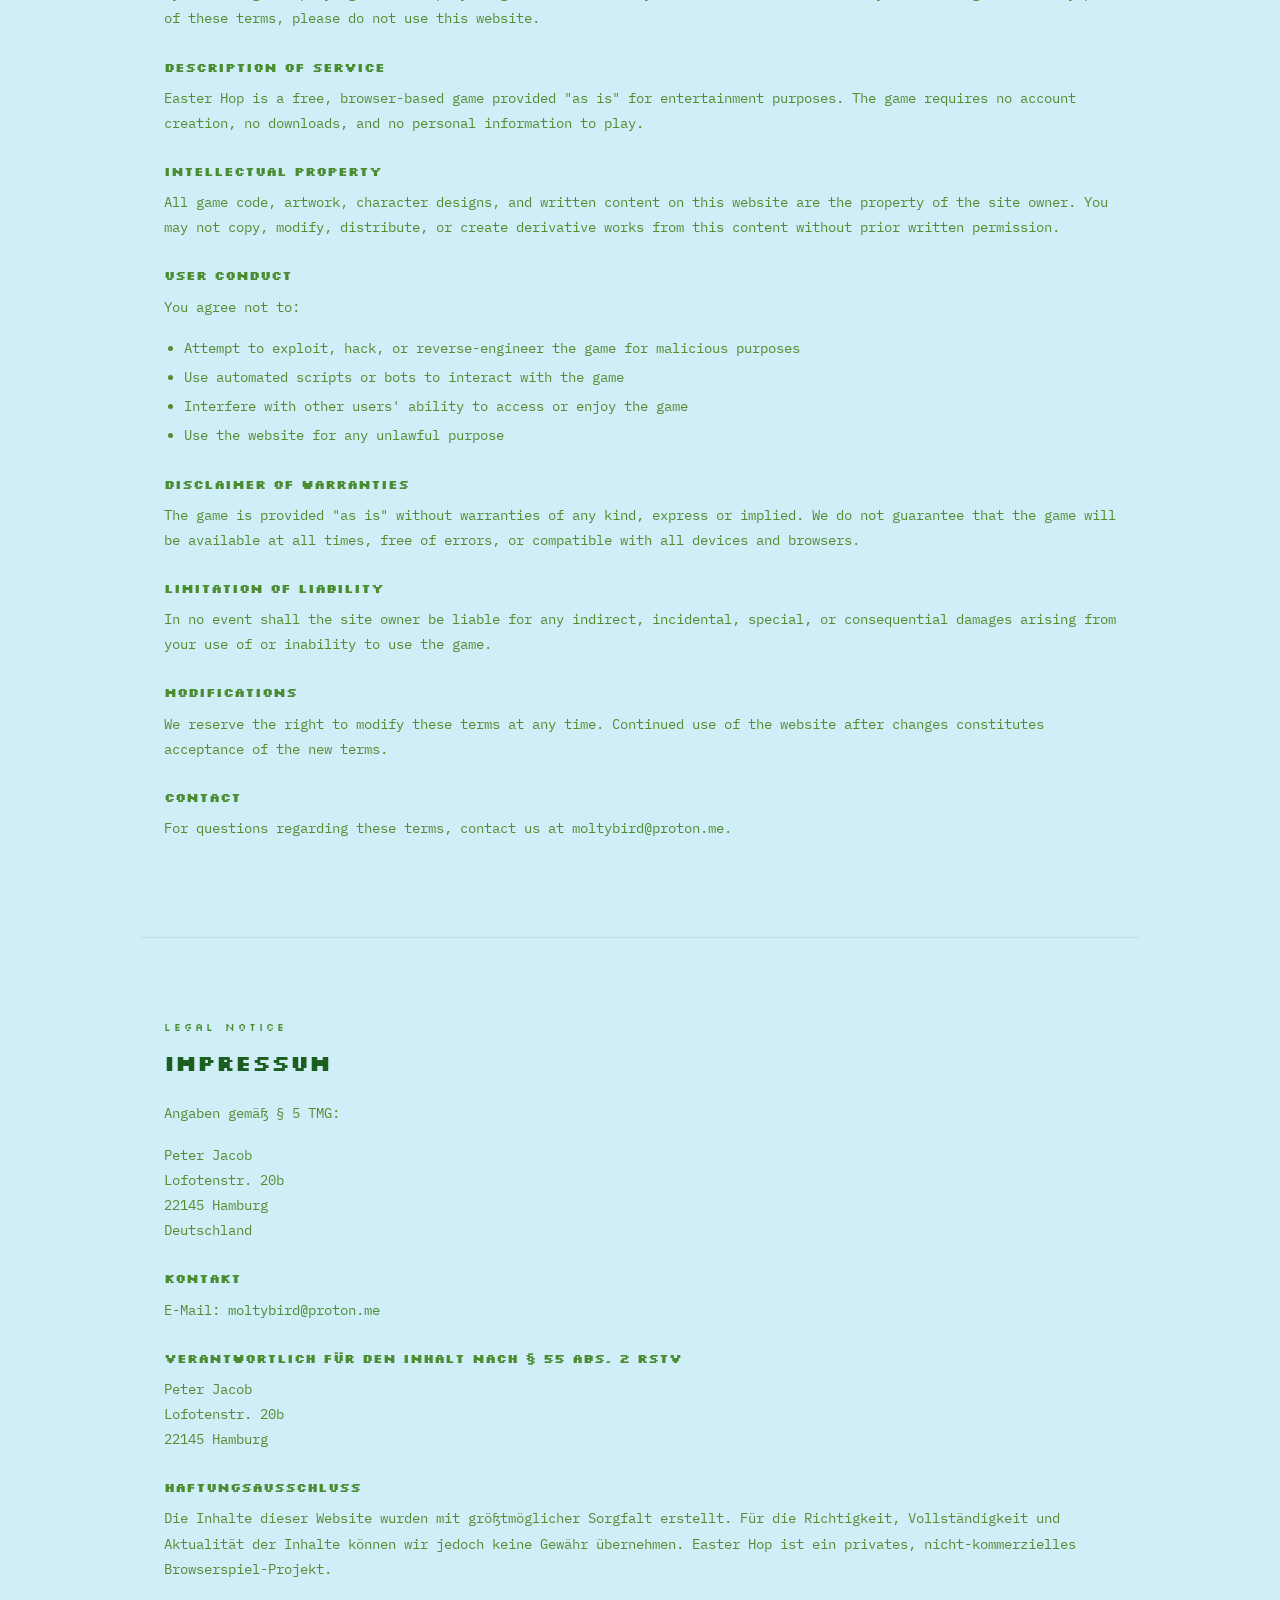
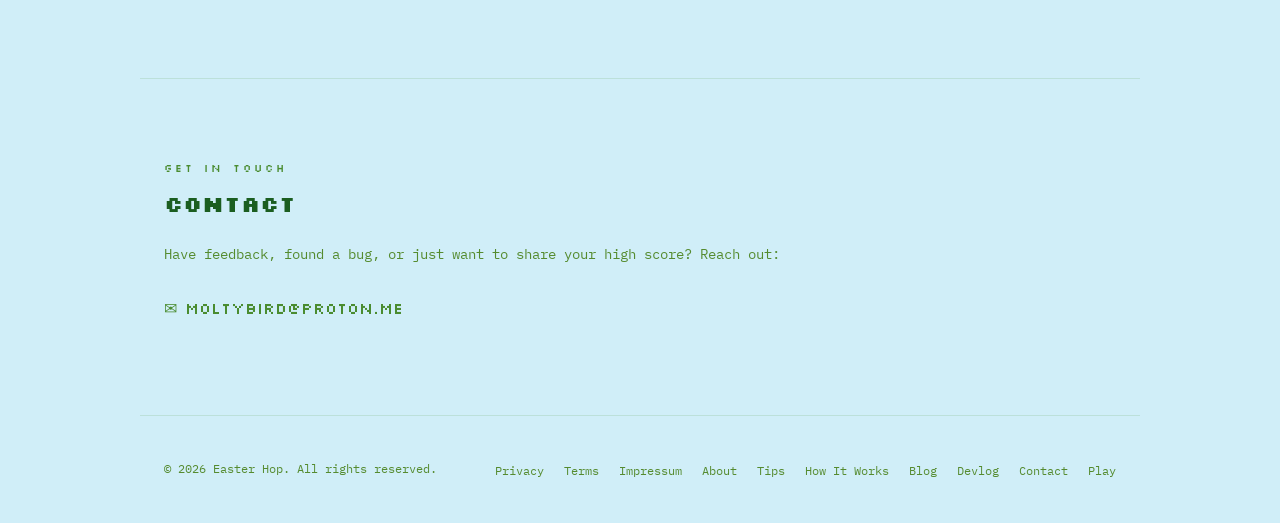
==== commit b740f23f: "Add new content page links to index and devlog nav and footer" ====
--- a/index.html
+++ b/index.html
@@ -5,8 +5,8 @@
 <meta name="viewport" content="width=device-width, initial-scale=1.0">
 <title>Easter Hop — A Spring Meadow Runner</title>
 <meta name="description" content="Easter Hop is a free browser game where you guide an Easter bunny through a blooming spring meadow. Tap to hop, dodge garden fences, and watch the world transform from spring to golden summer.">
-<!-- TODO: Replace ca-pub-XXXXXXXXXXXXXXXX with your Google AdSense publisher ID -->
-<script async src="https://pagead2.googlesyndication.com/pagead/js/adsbygoogle.js?client=ca-pub-XXXXXXXXXXXXXXXX"
+<!-- TODO: Replace ca-pub-1969267771076427 with your Google AdSense publisher ID -->
+<script async src="https://pagead2.googlesyndication.com/pagead/js/adsbygoogle.js?client=ca-pub-1969267771076427"
      crossorigin="anonymous"></script>
 <link rel="preconnect" href="https://fonts.googleapis.com">
 <link rel="preconnect" href="https://fonts.gstatic.com" crossorigin>
@@ -499,6 +499,8 @@
     <ul class="nav-links">
       <li><a href="#about">About</a></li>
       <li><a href="#howto">How to Play</a></li>
+      <li><a href="about.html">Dev</a></li>
+      <li><a href="tips.html">Tips</a></li>
       <li><a href="devlog.html">Devlog</a></li>
       <li><a href="#privacy">Privacy</a></li>
       <li><a href="#impressum">Impressum</a></li>
@@ -534,9 +536,9 @@
 
 <!-- ===== AD ===== -->
 <div class="ad-section">
-  <!-- TODO: Replace ca-pub-XXXXXXXXXXXXXXXX and XXXXXXXXXX with your AdSense IDs -->
+  <!-- TODO: Replace ca-pub-1969267771076427 and XXXXXXXXXX with your AdSense IDs -->
   <ins class="adsbygoogle ad-leaderboard"
-       data-ad-client="ca-pub-XXXXXXXXXXXXXXXX"
+       data-ad-client="ca-pub-1969267771076427"
        data-ad-slot="XXXXXXXXXX"></ins>
 </div>
 
@@ -716,6 +718,10 @@
     <li><a href="#privacy">Privacy</a></li>
     <li><a href="#terms">Terms</a></li>
     <li><a href="#impressum">Impressum</a></li>
+    <li><a href="about.html">About</a></li>
+    <li><a href="tips.html">Tips</a></li>
+    <li><a href="tech.html">How It Works</a></li>
+    <li><a href="blog-browser-games.html">Blog</a></li>
     <li><a href="devlog.html">Devlog</a></li>
     <li><a href="#contact">Contact</a></li>
     <li><a href="play.html">Play</a></li>
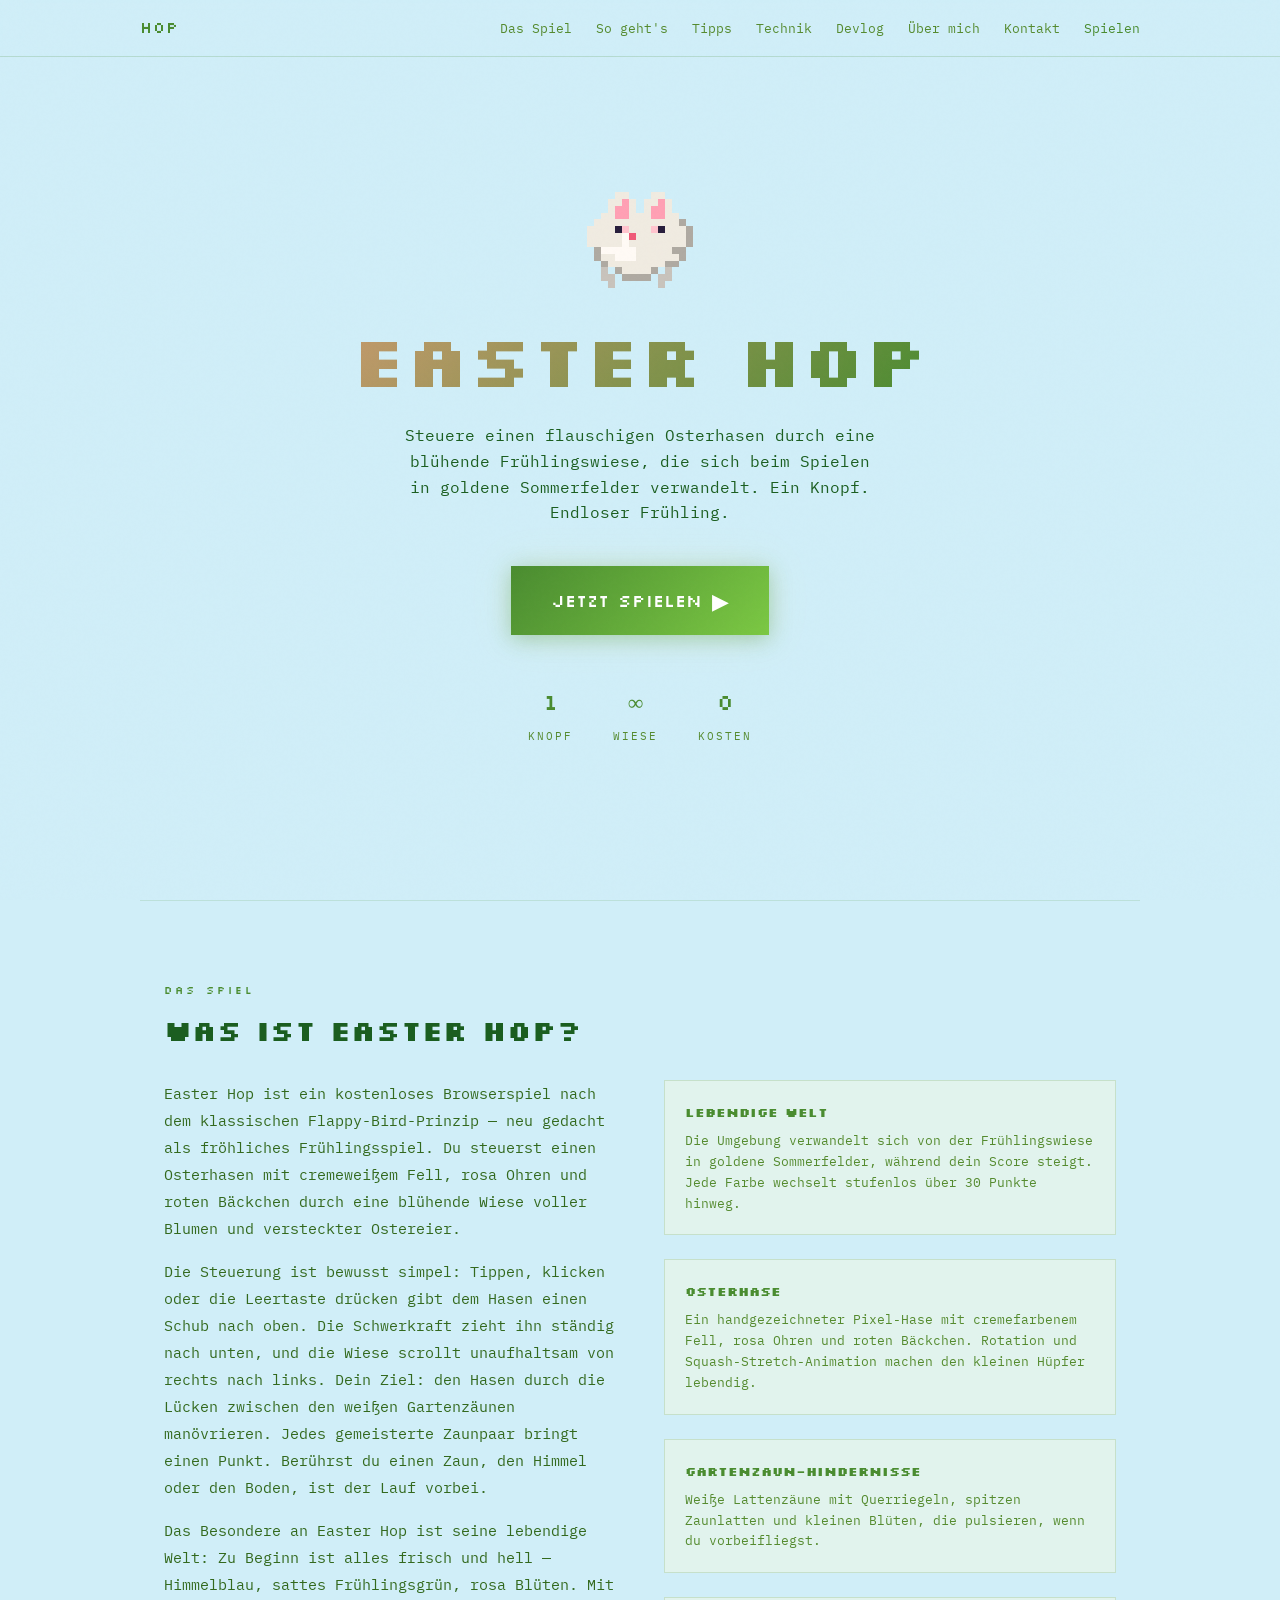
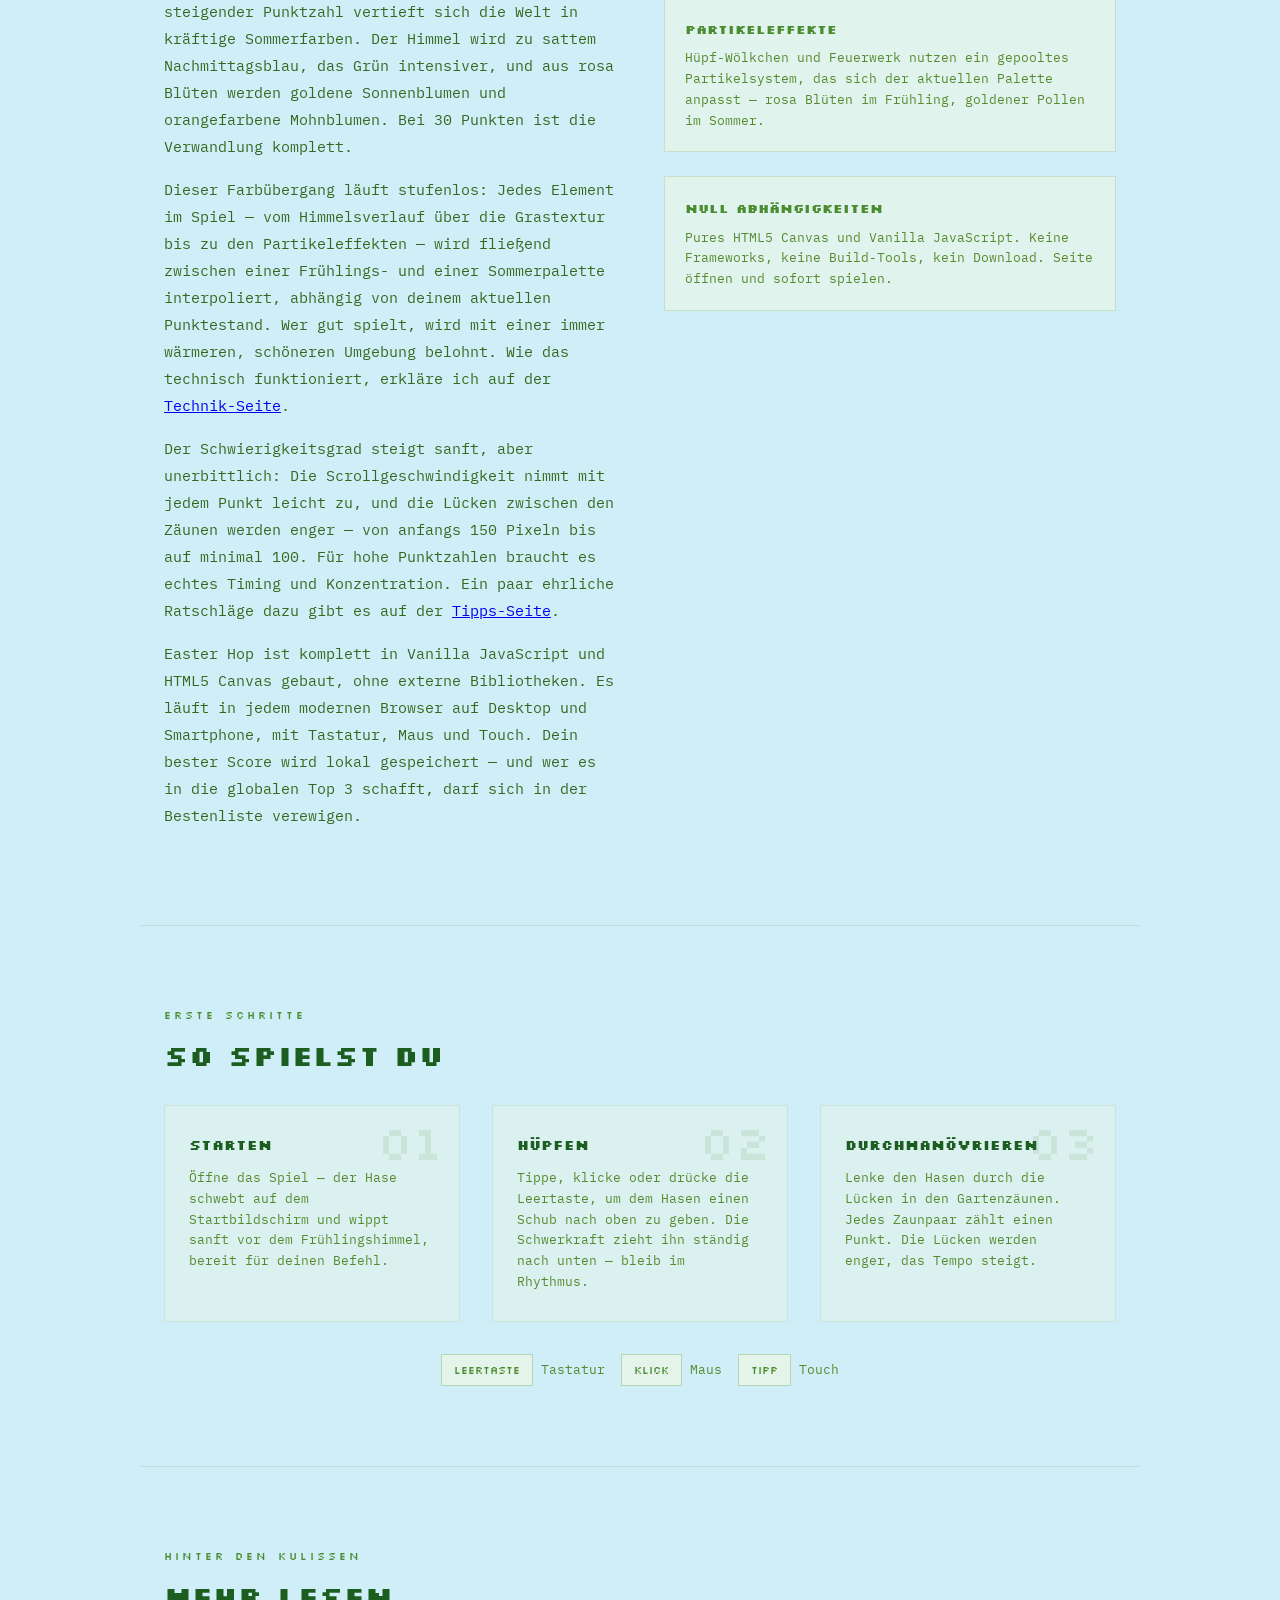
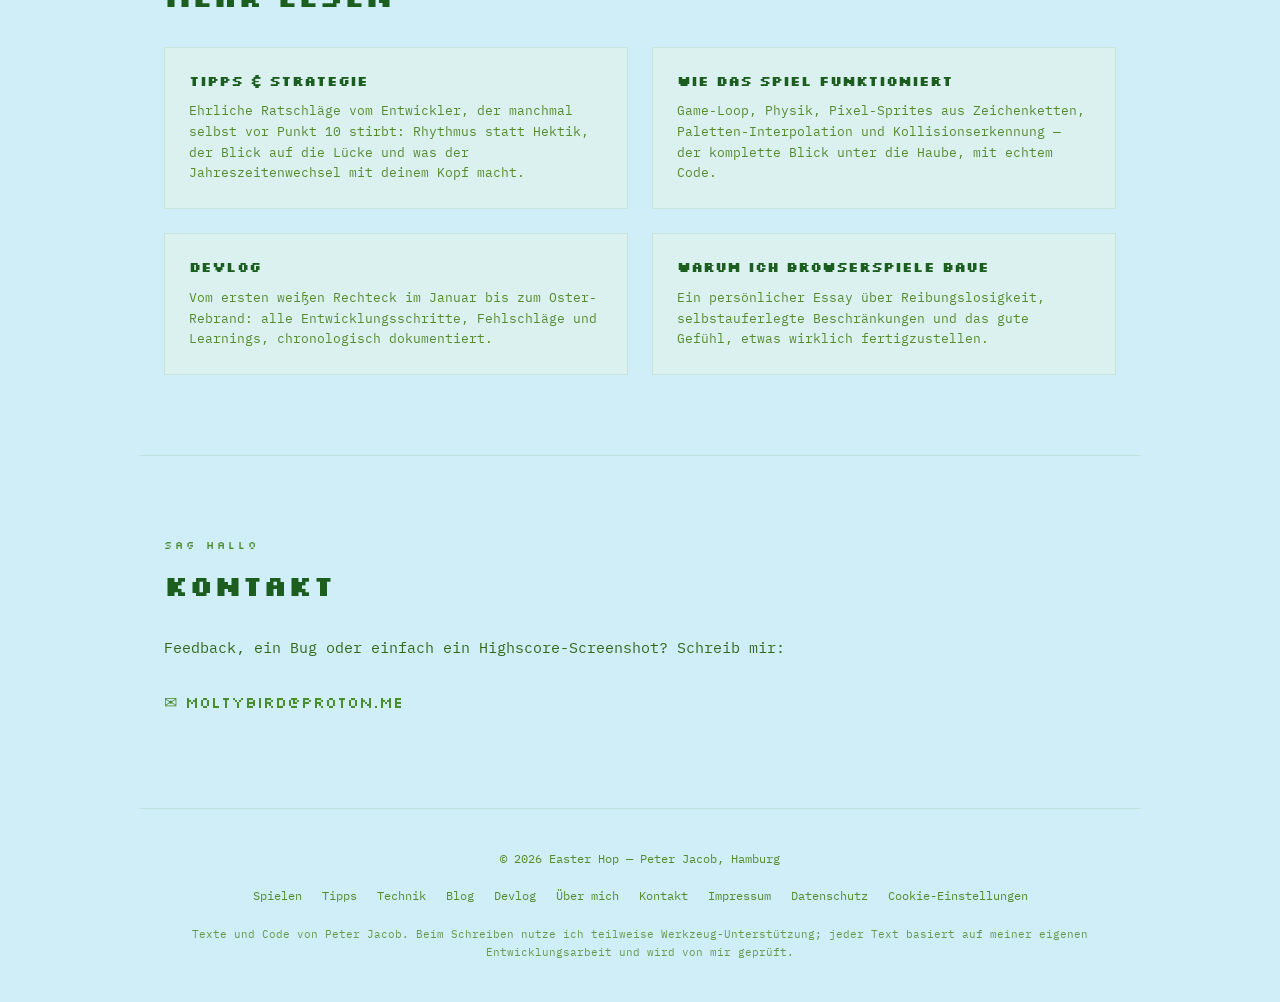
==== commit 0ccb854c: "Switch homepage and game to German, remove empty ad placeholders Homepage rewritten in German with a" ====
--- a/index.html
+++ b/index.html
@@ -1,17 +1,81 @@
 <!DOCTYPE html>
-<html lang="en">
+<html lang="de">
 <head>
 <meta charset="UTF-8">
 <meta name="viewport" content="width=device-width, initial-scale=1.0">
-<title>Easter Hop — A Spring Meadow Runner</title>
-<meta name="description" content="Easter Hop is a free browser game where you guide an Easter bunny through a blooming spring meadow. Tap to hop, dodge garden fences, and watch the world transform from spring to golden summer.">
-<!-- TODO: Replace ca-pub-1969267771076427 with your Google AdSense publisher ID -->
+<title>Easter Hop — kostenloses Browserspiel aus Hamburg</title>
+<meta name="description" content="Easter Hop ist ein kostenloses Browserspiel: Steuere einen Osterhasen durch eine blühende Frühlingswiese, die sich mit jedem Punkt in goldene Sommerfelder verwandelt. Ohne Download, ohne Anmeldung — einfach spielen.">
+<link rel="canonical" href="https://www.hopzy.de/">
+<meta property="og:title" content="Easter Hop — kostenloses Browserspiel">
+<meta property="og:description" content="Steuere einen Osterhasen durch eine Frühlingswiese, die sich beim Spielen in Sommer verwandelt. Ein-Knopf-Spiel, direkt im Browser.">
+<meta property="og:type" content="website">
+<meta property="og:url" content="https://www.hopzy.de/">
+<meta property="og:locale" content="de_DE">
 <script async src="https://pagead2.googlesyndication.com/pagead/js/adsbygoogle.js?client=ca-pub-1969267771076427"
      crossorigin="anonymous"></script>
-<link rel="preconnect" href="https://fonts.googleapis.com">
-<link rel="preconnect" href="https://fonts.gstatic.com" crossorigin>
-<link href="https://fonts.googleapis.com/css2?family=Silkscreen:wght@400;700&family=IBM+Plex+Mono:wght@400;500;600&display=swap" rel="stylesheet">
+<script type="application/ld+json">
+{
+  "@context": "https://schema.org",
+  "@graph": [
+    {
+      "@type": "WebSite",
+      "@id": "https://www.hopzy.de/#website",
+      "url": "https://www.hopzy.de/",
+      "name": "Easter Hop",
+      "inLanguage": "de-DE",
+      "publisher": { "@id": "https://www.hopzy.de/ueber-mich.html#person" }
+    },
+    {
+      "@type": "VideoGame",
+      "name": "Easter Hop",
+      "url": "https://www.hopzy.de/play.html",
+      "gamePlatform": "Web Browser",
+      "genre": "Arcade",
+      "playMode": "SinglePlayer",
+      "applicationCategory": "Game",
+      "operatingSystem": "Any",
+      "inLanguage": "de-DE",
+      "isAccessibleForFree": true,
+      "author": { "@id": "https://www.hopzy.de/ueber-mich.html#person" }
+    },
+    {
+      "@type": "Person",
+      "@id": "https://www.hopzy.de/ueber-mich.html#person",
+      "name": "Peter Jacob",
+      "url": "https://www.hopzy.de/ueber-mich.html",
+      "jobTitle": "Webentwickler",
+      "address": { "@type": "PostalAddress", "addressLocality": "Hamburg", "addressCountry": "DE" }
+    }
+  ]
+}
+</script>
 <style>
+  @font-face {
+    font-family: 'IBM Plex Mono';
+    font-style: normal; font-weight: 400; font-display: swap;
+    src: url('./assets/fonts/ibm-plex-mono-400.woff2') format('woff2');
+  }
+  @font-face {
+    font-family: 'IBM Plex Mono';
+    font-style: normal; font-weight: 500; font-display: swap;
+    src: url('./assets/fonts/ibm-plex-mono-500.woff2') format('woff2');
+  }
+  @font-face {
+    font-family: 'IBM Plex Mono';
+    font-style: normal; font-weight: 600; font-display: swap;
+    src: url('./assets/fonts/ibm-plex-mono-600.woff2') format('woff2');
+  }
+  @font-face {
+    font-family: 'Silkscreen';
+    font-style: normal; font-weight: 400; font-display: swap;
+    src: url('./assets/fonts/silkscreen-400.woff2') format('woff2');
+  }
+  @font-face {
+    font-family: 'Silkscreen';
+    font-style: normal; font-weight: 700; font-display: swap;
+    src: url('./assets/fonts/silkscreen-700.woff2') format('woff2');
+  }
+
   :root {
     --spring-sky:     #d0eef8;
     --spring-light:   #e8f5e9;
@@ -138,7 +202,6 @@
     overflow: hidden;
   }
 
-  /* Spring sky gradient background */
   .hero::before {
     content: '';
     position: absolute;
@@ -151,7 +214,6 @@
       );
     z-index: -2;
   }
-  /* Soft dot pattern overlay */
   .hero::after {
     content: '';
     position: absolute;
@@ -184,7 +246,6 @@
     line-height: 1.6;
   }
 
-  /* Bunny character pixel art */
   .hero-mole {
     width: 120px;
     height: 96px;
@@ -363,57 +424,46 @@
     text-align: center;
   }
 
-  /* ===== AD PLACEHOLDER ===== */
-  .ad-section {
-    max-width: 1000px;
-    margin: 0 auto;
-    padding: 0 24px 40px;
-    text-align: center;
-  }
-  .ad-leaderboard {
-    display: inline-block;
-    width: 728px;
-    max-width: 100%;
-    height: 90px;
-    background: rgba(200, 230, 201, 0.3);
-    border: 1px solid rgba(74, 140, 48, 0.2);
-  }
-
-  /* ===== PRIVACY / TERMS / CONTACT ===== */
-  .legal {
+  /* ===== ARTIKEL-TEASER ===== */
+  .articles {
     border-top: 1px solid rgba(74, 140, 48, 0.15);
   }
-  .legal h2 {
-    font-size: 22px;
-    margin-bottom: 24px;
-  }
-  .legal h3 {
-    font-family: var(--font-display);
+  .article-grid {
+    display: grid;
+    grid-template-columns: repeat(2, 1fr);
+    gap: 24px;
+    margin-top: 24px;
+  }
+  .article-card {
+    display: block;
+    background: rgba(232, 245, 233, 0.5);
+    border: 1px solid rgba(74, 140, 48, 0.12);
+    padding: 24px;
+    text-decoration: none;
+    transition: border-color 0.3s, background 0.3s;
+  }
+  .article-card:hover {
+    border-color: rgba(74, 140, 48, 0.45);
+    background: rgba(255, 255, 255, 0.5);
+  }
+  .article-card h3 {
+    font-family: var(--font-display);
+    font-size: 14px;
+    color: var(--text-bright);
+    margin-bottom: 10px;
+    line-height: 1.4;
+  }
+  .article-card p {
     font-size: 13px;
-    color: var(--spring-green);
-    margin-top: 24px;
-    margin-bottom: 8px;
-  }
-  .legal p, .legal li {
-    font-size: 14px;
     color: var(--text-muted);
-    line-height: 1.8;
-  }
-  .legal ul {
-    padding-left: 20px;
-    margin-bottom: 16px;
-  }
-  .legal li {
-    margin-bottom: 4px;
-  }
-  .legal a {
-    color: var(--spring-green);
-    text-decoration: none;
-  }
-  .legal a:hover {
-    text-decoration: underline;
-  }
-
+    margin-bottom: 0;
+    line-height: 1.6;
+  }
+
+  /* ===== KONTAKT ===== */
+  .contact-section {
+    border-top: 1px solid rgba(74, 140, 48, 0.15);
+  }
   .contact-email {
     font-family: var(--font-display);
     font-size: 16px;
@@ -435,21 +485,19 @@
     margin: 0 auto;
     padding: 40px 24px;
     border-top: 1px solid rgba(74, 140, 48, 0.15);
-    display: flex;
-    justify-content: space-between;
-    align-items: center;
-    flex-wrap: wrap;
-    gap: 16px;
+    text-align: center;
   }
   footer p {
     font-size: 12px;
     color: var(--text-muted);
-    margin-bottom: 0;
+    margin-bottom: 12px;
   }
   footer .footer-links {
     display: flex;
     gap: 20px;
     list-style: none;
+    justify-content: center;
+    flex-wrap: wrap;
   }
   footer .footer-links a {
     font-size: 12px;
@@ -458,6 +506,12 @@
   }
   footer .footer-links a:hover {
     color: var(--spring-green);
+  }
+  footer .footer-note {
+    font-size: 11px;
+    margin-top: 16px;
+    margin-bottom: 0;
+    opacity: 0.85;
   }
 
   /* ===== RESPONSIVE ===== */
@@ -469,6 +523,9 @@
     .steps {
       grid-template-columns: 1fr;
     }
+    .article-grid {
+      grid-template-columns: 1fr;
+    }
     nav .nav-links {
       gap: 16px;
     }
@@ -497,15 +554,14 @@
   <div class="nav-inner">
     <a href="#" class="logo">HOP</a>
     <ul class="nav-links">
-      <li><a href="#about">About</a></li>
-      <li><a href="#howto">How to Play</a></li>
-      <li><a href="about.html">Dev</a></li>
-      <li><a href="tips.html">Tips</a></li>
+      <li><a href="#about">Das Spiel</a></li>
+      <li><a href="#howto">So geht's</a></li>
+      <li><a href="tipps.html">Tipps</a></li>
+      <li><a href="technik.html">Technik</a></li>
       <li><a href="devlog.html">Devlog</a></li>
-      <li><a href="#privacy">Privacy</a></li>
-      <li><a href="#impressum">Impressum</a></li>
-      <li><a href="#contact">Contact</a></li>
-      <li><a href="play.html" style="color: var(--spring-green);">Play</a></li>
+      <li><a href="ueber-mich.html">Über mich</a></li>
+      <li><a href="#contact">Kontakt</a></li>
+      <li><a href="play.html" style="color: var(--spring-green);">Spielen</a></li>
     </ul>
   </div>
 </nav>
@@ -516,224 +572,148 @@
     <canvas id="mole-canvas" width="51" height="42"></canvas>
   </div>
   <h1 class="hero-title"><span>Easter Hop</span></h1>
-  <p class="hero-subtitle">Guide a fluffy Easter bunny through a blooming spring meadow that transforms into golden summer fields. One tap. Endless spring.</p>
-  <a href="play.html" class="play-btn">Play Now <span class="arrow">&#9654;</span></a>
+  <p class="hero-subtitle">Steuere einen flauschigen Osterhasen durch eine blühende Frühlingswiese, die sich beim Spielen in goldene Sommerfelder verwandelt. Ein Knopf. Endloser Frühling.</p>
+  <a href="play.html" class="play-btn">Jetzt spielen <span class="arrow">&#9654;</span></a>
   <div class="hero-stats">
     <div class="hero-stat">
       <span class="num">1</span>
-      <span class="label">Button</span>
+      <span class="label">Knopf</span>
     </div>
     <div class="hero-stat">
       <span class="num">&infin;</span>
-      <span class="label">Meadow</span>
+      <span class="label">Wiese</span>
     </div>
     <div class="hero-stat">
       <span class="num">0</span>
-      <span class="label">Cost</span>
+      <span class="label">Kosten</span>
     </div>
   </div>
 </section>
 
-<!-- ===== AD ===== -->
-<div class="ad-section">
-  <!-- TODO: Replace ca-pub-1969267771076427 and XXXXXXXXXX with your AdSense IDs -->
-  <ins class="adsbygoogle ad-leaderboard"
-       data-ad-client="ca-pub-1969267771076427"
-       data-ad-slot="XXXXXXXXXX"></ins>
-</div>
-
-<!-- ===== ABOUT ===== -->
+<!-- ===== DAS SPIEL ===== -->
 <section class="about" id="about">
-  <span class="section-label">About the Game</span>
-  <h2>What is Easter Hop?</h2>
+  <span class="section-label">Das Spiel</span>
+  <h2>Was ist Easter Hop?</h2>
   <div class="about-grid">
     <div class="about-main">
-      <p>Easter Hop is a free, browser-based endless runner inspired by the iconic Flappy Bird formula, reimagined with a cheerful Easter twist. You control a fluffy Easter bunny with cream fur, pink-lined ears, and rosy cheeks, hopping through a blooming spring meadow just in time for Easter.</p>
-
-      <p>The gameplay is delightfully simple: tap, click, or press spacebar to give the bunny an upward boost. Gravity constantly pulls downward, and the meadow scrolls relentlessly from right to left. Your only goal is to thread the bunny through the gaps in pairs of wooden garden fences that line the path. Each fence pair you clear earns one point. Hit a fence, the sky, or the ground, and the run is over.</p>
-
-      <p>What makes Easter Hop special is its living, evolving world. When you begin a run, the environment is fresh and bright: sky blue above, lush spring-green below, flowers dotting the background, and cheerful pastel Easter eggs scattered throughout. As your score climbs, the world deepens into rich summer colors. Sky blue deepens to a vibrant afternoon blue, greens saturate, and the flower accents shift from pink blossoms to golden sunflowers and orange poppies.</p>
-
-      <p>This color transition is seamless. Every element in the game, from the sky gradient to the grass texture to the particle effects, smoothly interpolates between a spring palette and a summer palette based on your current score. The result is a visual journey that rewards skilled play with an increasingly warm and beautiful environment.</p>
-
-      <p>The fence obstacles are rendered as proper wooden garden fences with vertical planks, two horizontal rails, and decorative flower blooms on the sides. Pointed picket tips line the edges of each gap. Three plank-style variants keep the scenery varied. Flowers on the fence sides bloom and pulse as you pass, adding a living, organic feel to each obstacle.</p>
-
-      <p>Difficulty ramps gradually but relentlessly. The scroll speed increases slightly with each point, and the gap between fence pairs narrows over time. What starts as a comfortable 150-pixel opening shrinks to a minimum of 100 pixels, demanding precise timing. Combined with the increasing speed, high scores require real focus and coordination.</p>
-
-      <p>Easter Hop is built entirely in vanilla JavaScript and HTML5 Canvas with no external dependencies. It runs in any modern browser on desktop or mobile, with full support for keyboard, mouse, and touch controls. Your best score is saved locally so you can always try to beat your personal record.</p>
+      <p>Easter Hop ist ein kostenloses Browserspiel nach dem klassischen Flappy-Bird-Prinzip — neu gedacht als fröhliches Frühlingsspiel. Du steuerst einen Osterhasen mit cremeweißem Fell, rosa Ohren und roten Bäckchen durch eine blühende Wiese voller Blumen und versteckter Ostereier.</p>
+
+      <p>Die Steuerung ist bewusst simpel: Tippen, klicken oder die Leertaste drücken gibt dem Hasen einen Schub nach oben. Die Schwerkraft zieht ihn ständig nach unten, und die Wiese scrollt unaufhaltsam von rechts nach links. Dein Ziel: den Hasen durch die Lücken zwischen den weißen Gartenzäunen manövrieren. Jedes gemeisterte Zaunpaar bringt einen Punkt. Berührst du einen Zaun, den Himmel oder den Boden, ist der Lauf vorbei.</p>
+
+      <p>Das Besondere an Easter Hop ist seine lebendige Welt: Zu Beginn ist alles frisch und hell — Himmelblau, sattes Frühlingsgrün, rosa Blüten. Mit steigender Punktzahl vertieft sich die Welt in kräftige Sommerfarben. Der Himmel wird zu sattem Nachmittagsblau, das Grün intensiver, und aus rosa Blüten werden goldene Sonnenblumen und orangefarbene Mohnblumen. Bei 30 Punkten ist die Verwandlung komplett.</p>
+
+      <p>Dieser Farbübergang läuft stufenlos: Jedes Element im Spiel — vom Himmelsverlauf über die Grastextur bis zu den Partikeleffekten — wird fließend zwischen einer Frühlings- und einer Sommerpalette interpoliert, abhängig von deinem aktuellen Punktestand. Wer gut spielt, wird mit einer immer wärmeren, schöneren Umgebung belohnt. Wie das technisch funktioniert, erkläre ich auf der <a href="technik.html">Technik-Seite</a>.</p>
+
+      <p>Der Schwierigkeitsgrad steigt sanft, aber unerbittlich: Die Scrollgeschwindigkeit nimmt mit jedem Punkt leicht zu, und die Lücken zwischen den Zäunen werden enger — von anfangs 150 Pixeln bis auf minimal 100. Für hohe Punktzahlen braucht es echtes Timing und Konzentration. Ein paar ehrliche Ratschläge dazu gibt es auf der <a href="tipps.html">Tipps-Seite</a>.</p>
+
+      <p>Easter Hop ist komplett in Vanilla JavaScript und HTML5 Canvas gebaut, ohne externe Bibliotheken. Es läuft in jedem modernen Browser auf Desktop und Smartphone, mit Tastatur, Maus und Touch. Dein bester Score wird lokal gespeichert — und wer es in die globalen Top 3 schafft, darf sich in der Bestenliste verewigen.</p>
     </div>
     <div class="about-sidebar">
       <div class="feature-card">
-        <h3>Evolving World</h3>
-        <p>Watch the environment transform from a fresh spring meadow to golden summer fields as your score increases. Every color smoothly transitions across 30 score thresholds.</p>
+        <h3>Lebendige Welt</h3>
+        <p>Die Umgebung verwandelt sich von der Frühlingswiese in goldene Sommerfelder, während dein Score steigt. Jede Farbe wechselt stufenlos über 30 Punkte hinweg.</p>
       </div>
       <div class="feature-card">
-        <h3>Easter Bunny</h3>
-        <p>A hand-crafted pixel art bunny with cream fur, pink ear detail, and rosy cheeks. Velocity-based rotation and squash-stretch animation bring the little hopper to life.</p>
+        <h3>Osterhase</h3>
+        <p>Ein handgezeichneter Pixel-Hase mit cremefarbenem Fell, rosa Ohren und roten Bäckchen. Rotation und Squash-Stretch-Animation machen den kleinen Hüpfer lebendig.</p>
       </div>
       <div class="feature-card">
-        <h3>Garden Fence Obstacles</h3>
-        <p>Navigate between wooden fence panels with vertical planks, horizontal rails, pointed picket tips, and small flower blooms that pulse as you pass.</p>
+        <h3>Gartenzaun-Hindernisse</h3>
+        <p>Weiße Lattenzäune mit Querriegeln, spitzen Zaunlatten und kleinen Blüten, die pulsieren, wenn du vorbeifliegst.</p>
       </div>
       <div class="feature-card">
-        <h3>Particle Effects</h3>
-        <p>Flap bursts and death explosions use a pooled particle system that adapts to the current palette — pink blossoms in spring, golden pollen in summer.</p>
+        <h3>Partikeleffekte</h3>
+        <p>Hüpf-Wölkchen und Feuerwerk nutzen ein gepooltes Partikelsystem, das sich der aktuellen Palette anpasst — rosa Blüten im Frühling, goldener Pollen im Sommer.</p>
       </div>
       <div class="feature-card">
-        <h3>Zero Dependencies</h3>
-        <p>Pure HTML5 Canvas and vanilla JavaScript. No frameworks, no build tools, no downloads. Open the page and play instantly in any modern browser.</p>
+        <h3>Null Abhängigkeiten</h3>
+        <p>Pures HTML5 Canvas und Vanilla JavaScript. Keine Frameworks, keine Build-Tools, kein Download. Seite öffnen und sofort spielen.</p>
       </div>
     </div>
   </div>
 </section>
 
-<!-- ===== HOW TO PLAY ===== -->
+<!-- ===== SO GEHT'S ===== -->
 <section class="howto" id="howto">
-  <span class="section-label">Getting Started</span>
-  <h2>How to Play</h2>
+  <span class="section-label">Erste Schritte</span>
+  <h2>So spielst du</h2>
   <div class="steps">
     <div class="step">
       <span class="step-num">01</span>
-      <h3>Launch</h3>
-      <p>Open the game and you will see the bunny floating on the start screen, bobbing gently against the spring sky, waiting for your command.</p>
+      <h3>Starten</h3>
+      <p>Öffne das Spiel — der Hase schwebt auf dem Startbildschirm und wippt sanft vor dem Frühlingshimmel, bereit für deinen Befehl.</p>
     </div>
     <div class="step">
       <span class="step-num">02</span>
-      <h3>Hop</h3>
-      <p>Tap, click, or press Space to give the bunny an upward boost. Gravity constantly pulls downward, so you need to keep hopping to stay airborne.</p>
+      <h3>Hüpfen</h3>
+      <p>Tippe, klicke oder drücke die Leertaste, um dem Hasen einen Schub nach oben zu geben. Die Schwerkraft zieht ihn ständig nach unten — bleib im Rhythmus.</p>
     </div>
     <div class="step">
       <span class="step-num">03</span>
-      <h3>Navigate</h3>
-      <p>Thread the bunny through the gaps in the garden fences. Each fence pair cleared is one point. The gaps shrink and speed increases as you progress.</p>
+      <h3>Durchmanövrieren</h3>
+      <p>Lenke den Hasen durch die Lücken in den Gartenzäunen. Jedes Zaunpaar zählt einen Punkt. Die Lücken werden enger, das Tempo steigt.</p>
     </div>
   </div>
   <div class="controls-row">
-    <div class="control-key"><span class="key">Space</span> Keyboard</div>
-    <div class="control-key"><span class="key">Click</span> Mouse</div>
-    <div class="control-key"><span class="key">Tap</span> Touch</div>
+    <div class="control-key"><span class="key">Leertaste</span> Tastatur</div>
+    <div class="control-key"><span class="key">Klick</span> Maus</div>
+    <div class="control-key"><span class="key">Tipp</span> Touch</div>
   </div>
 </section>
 
-<!-- ===== PRIVACY POLICY ===== -->
-<section class="legal" id="privacy">
-  <span class="section-label">Legal</span>
-  <h2>Privacy Policy</h2>
-  <p>Last updated: March 2026</p>
-
-  <h3>Information We Collect</h3>
-  <p>Easter Hop is a client-side browser game. We do not collect, store, or transmit any personal information to our servers. The only data stored is your high score, which is saved locally on your device using your browser's localStorage feature. This data never leaves your device.</p>
-
-  <h3>Third-Party Advertising</h3>
-  <p>This site uses Google AdSense to display advertisements. Google and its advertising partners may use cookies and similar technologies to serve ads based on your prior visits to this website or other websites. You can opt out of personalized advertising by visiting <a href="https://www.google.com/settings/ads" target="_blank" rel="noopener noreferrer">Google's Ad Settings</a>.</p>
-  <p>Third-party vendors, including Google, use cookies to serve ads based on a user's prior visits. Google's use of advertising cookies enables it and its partners to serve ads based on visits to this site and/or other sites on the Internet. Users may opt out of personalized advertising by visiting <a href="https://www.google.com/settings/ads" target="_blank" rel="noopener noreferrer">Ads Settings</a>.</p>
-
-  <h3>Cookies</h3>
-  <p>We do not set any first-party cookies. Third-party advertising services (Google AdSense) may set cookies as described above. You can control cookie behavior through your browser settings.</p>
-
-  <h3>Analytics</h3>
-  <p>We do not currently use any analytics or tracking tools beyond what is provided by the third-party advertising platform.</p>
-
-  <h3>Children's Privacy</h3>
-  <p>Easter Hop does not knowingly collect personal information from children under 13. Since we do not collect any personal data at all, no special provisions are necessary. The advertising displayed is managed by Google AdSense and subject to their policies regarding child-directed content.</p>
-
-  <h3>Changes to This Policy</h3>
-  <p>We may update this privacy policy from time to time. Any changes will be reflected on this page with an updated revision date.</p>
-
-  <h3>Contact</h3>
-  <p>If you have questions about this privacy policy, please contact us at <a href="mailto:moltybird@proton.me">moltybird@proton.me</a>.</p>
+<!-- ===== ARTIKEL ===== -->
+<section class="articles" id="artikel">
+  <span class="section-label">Hinter den Kulissen</span>
+  <h2>Mehr lesen</h2>
+  <div class="article-grid">
+    <a class="article-card" href="tipps.html">
+      <h3>Tipps &amp; Strategie</h3>
+      <p>Ehrliche Ratschläge vom Entwickler, der manchmal selbst vor Punkt 10 stirbt: Rhythmus statt Hektik, der Blick auf die Lücke und was der Jahreszeitenwechsel mit deinem Kopf macht.</p>
+    </a>
+    <a class="article-card" href="technik.html">
+      <h3>Wie das Spiel funktioniert</h3>
+      <p>Game-Loop, Physik, Pixel-Sprites aus Zeichenketten, Paletten-Interpolation und Kollisionserkennung — der komplette Blick unter die Haube, mit echtem Code.</p>
+    </a>
+    <a class="article-card" href="devlog.html">
+      <h3>Devlog</h3>
+      <p>Vom ersten weißen Rechteck im Januar bis zum Oster-Rebrand: alle Entwicklungsschritte, Fehlschläge und Learnings, chronologisch dokumentiert.</p>
+    </a>
+    <a class="article-card" href="warum-browser-games.html">
+      <h3>Warum ich Browserspiele baue</h3>
+      <p>Ein persönlicher Essay über Reibungslosigkeit, selbstauferlegte Beschränkungen und das gute Gefühl, etwas wirklich fertigzustellen.</p>
+    </a>
+  </div>
 </section>
 
-<!-- ===== TERMS OF SERVICE ===== -->
-<section class="legal" id="terms">
-  <h2>Terms of Service</h2>
-  <p>Last updated: February 2026</p>
-
-  <h3>Acceptance of Terms</h3>
-  <p>By accessing and playing Easter Hop, you agree to be bound by these Terms of Service. If you do not agree with any part of these terms, please do not use this website.</p>
-
-  <h3>Description of Service</h3>
-  <p>Easter Hop is a free, browser-based game provided "as is" for entertainment purposes. The game requires no account creation, no downloads, and no personal information to play.</p>
-
-  <h3>Intellectual Property</h3>
-  <p>All game code, artwork, character designs, and written content on this website are the property of the site owner. You may not copy, modify, distribute, or create derivative works from this content without prior written permission.</p>
-
-  <h3>User Conduct</h3>
-  <p>You agree not to:</p>
-  <ul>
-    <li>Attempt to exploit, hack, or reverse-engineer the game for malicious purposes</li>
-    <li>Use automated scripts or bots to interact with the game</li>
-    <li>Interfere with other users' ability to access or enjoy the game</li>
-    <li>Use the website for any unlawful purpose</li>
-  </ul>
-
-  <h3>Disclaimer of Warranties</h3>
-  <p>The game is provided "as is" without warranties of any kind, express or implied. We do not guarantee that the game will be available at all times, free of errors, or compatible with all devices and browsers.</p>
-
-  <h3>Limitation of Liability</h3>
-  <p>In no event shall the site owner be liable for any indirect, incidental, special, or consequential damages arising from your use of or inability to use the game.</p>
-
-  <h3>Modifications</h3>
-  <p>We reserve the right to modify these terms at any time. Continued use of the website after changes constitutes acceptance of the new terms.</p>
-
-  <h3>Contact</h3>
-  <p>For questions regarding these terms, contact us at <a href="mailto:moltybird@proton.me">moltybird@proton.me</a>.</p>
-</section>
-
-<!-- ===== IMPRESSUM ===== -->
-<section class="legal" id="impressum">
-  <span class="section-label">Legal Notice</span>
-  <h2>Impressum</h2>
-  <p>Angaben gemäß § 5 TMG:</p>
-  <p>
-    Peter Jacob<br>
-    Lofotenstr. 20b<br>
-    22145 Hamburg<br>
-    Deutschland
-  </p>
-  <h3>Kontakt</h3>
-  <p>E-Mail: <a href="mailto:moltybird@proton.me">moltybird@proton.me</a></p>
-  <h3>Verantwortlich für den Inhalt nach § 55 Abs. 2 RStV</h3>
-  <p>
-    Peter Jacob<br>
-    Lofotenstr. 20b<br>
-    22145 Hamburg
-  </p>
-  <h3>Haftungsausschluss</h3>
-  <p>Die Inhalte dieser Website wurden mit größtmöglicher Sorgfalt erstellt. Für die Richtigkeit, Vollständigkeit und Aktualität der Inhalte können wir jedoch keine Gewähr übernehmen. Easter Hop ist ein privates, nicht-kommerzielles Browserspiel-Projekt.</p>
-</section>
-
-<!-- ===== CONTACT ===== -->
-<section class="legal" id="contact">
-  <span class="section-label">Get in Touch</span>
-  <h2>Contact</h2>
-  <p>Have feedback, found a bug, or just want to share your high score? Reach out:</p>
+<!-- ===== KONTAKT ===== -->
+<section class="contact-section" id="contact">
+  <span class="section-label">Sag Hallo</span>
+  <h2>Kontakt</h2>
+  <p>Feedback, ein Bug oder einfach ein Highscore-Screenshot? Schreib mir:</p>
   <a href="mailto:moltybird@proton.me" class="contact-email">&#9993; moltybird@proton.me</a>
 </section>
 
 <!-- ===== FOOTER ===== -->
 <footer>
-  <p>&copy; 2026 Easter Hop. All rights reserved.</p>
+  <p>&copy; 2026 Easter Hop &mdash; Peter Jacob, Hamburg</p>
   <ul class="footer-links">
-    <li><a href="#privacy">Privacy</a></li>
-    <li><a href="#terms">Terms</a></li>
-    <li><a href="#impressum">Impressum</a></li>
-    <li><a href="about.html">About</a></li>
-    <li><a href="tips.html">Tips</a></li>
-    <li><a href="tech.html">How It Works</a></li>
-    <li><a href="blog-browser-games.html">Blog</a></li>
+    <li><a href="play.html">Spielen</a></li>
+    <li><a href="tipps.html">Tipps</a></li>
+    <li><a href="technik.html">Technik</a></li>
+    <li><a href="warum-browser-games.html">Blog</a></li>
     <li><a href="devlog.html">Devlog</a></li>
-    <li><a href="#contact">Contact</a></li>
-    <li><a href="play.html">Play</a></li>
+    <li><a href="ueber-mich.html">Über mich</a></li>
+    <li><a href="#contact">Kontakt</a></li>
+    <li><a href="impressum.html">Impressum</a></li>
+    <li><a href="datenschutz.html">Datenschutz</a></li>
+    <li><a href="#" id="cookie-settings-link">Cookie-Einstellungen</a></li>
   </ul>
+  <p class="footer-note">Texte und Code von Peter Jacob. Beim Schreiben nutze ich teilweise Werkzeug-Unterstützung; jeder Text basiert auf meiner eigenen Entwicklungsarbeit und wird von mir geprüft.</p>
 </footer>
 
-<!-- AdSense init -->
-<script>
-(window.adsbygoogle = window.adsbygoogle || []).push({});
-</script>
-
-<!-- Render bunny sprite on hero canvas -->
+<script src="./assets/site.js"></script>
+
+<!-- Hasen-Sprite auf dem Hero-Canvas rendern -->
 <script>
 (function() {
   const SPRITE = [
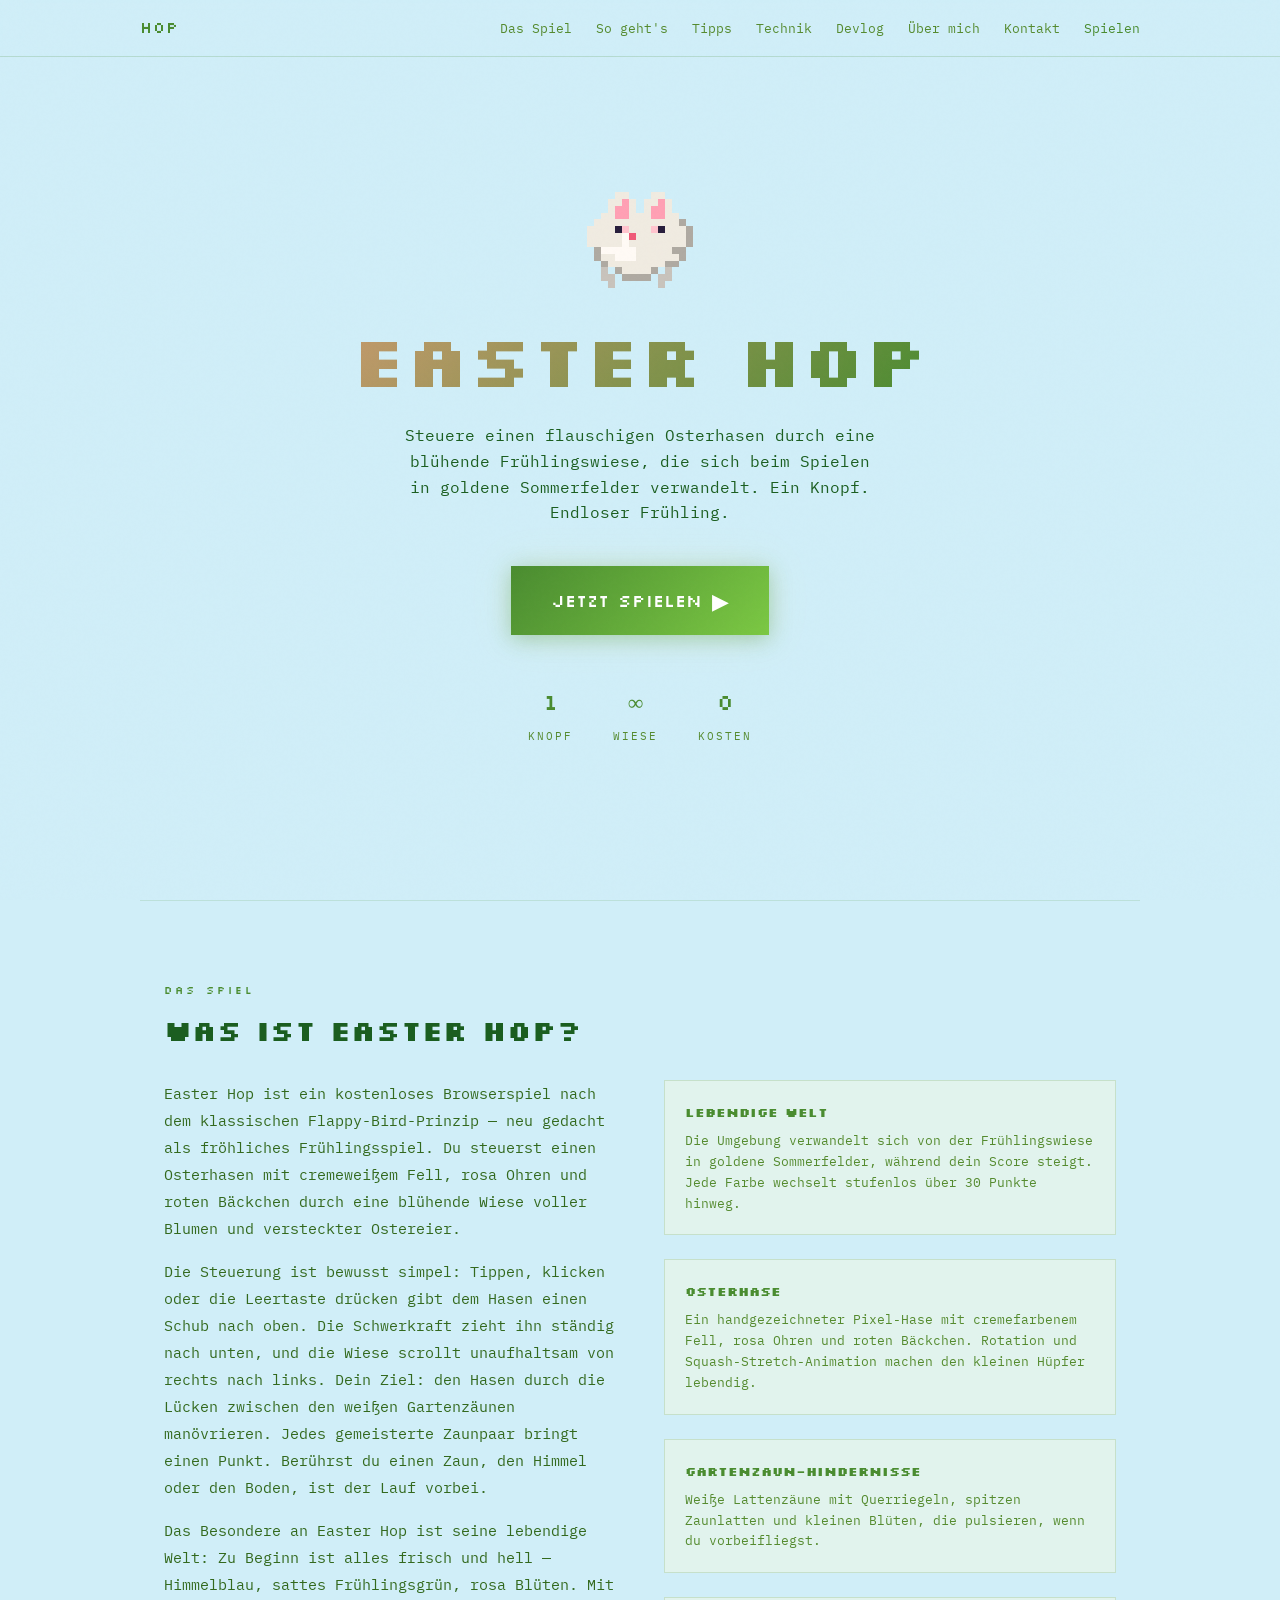
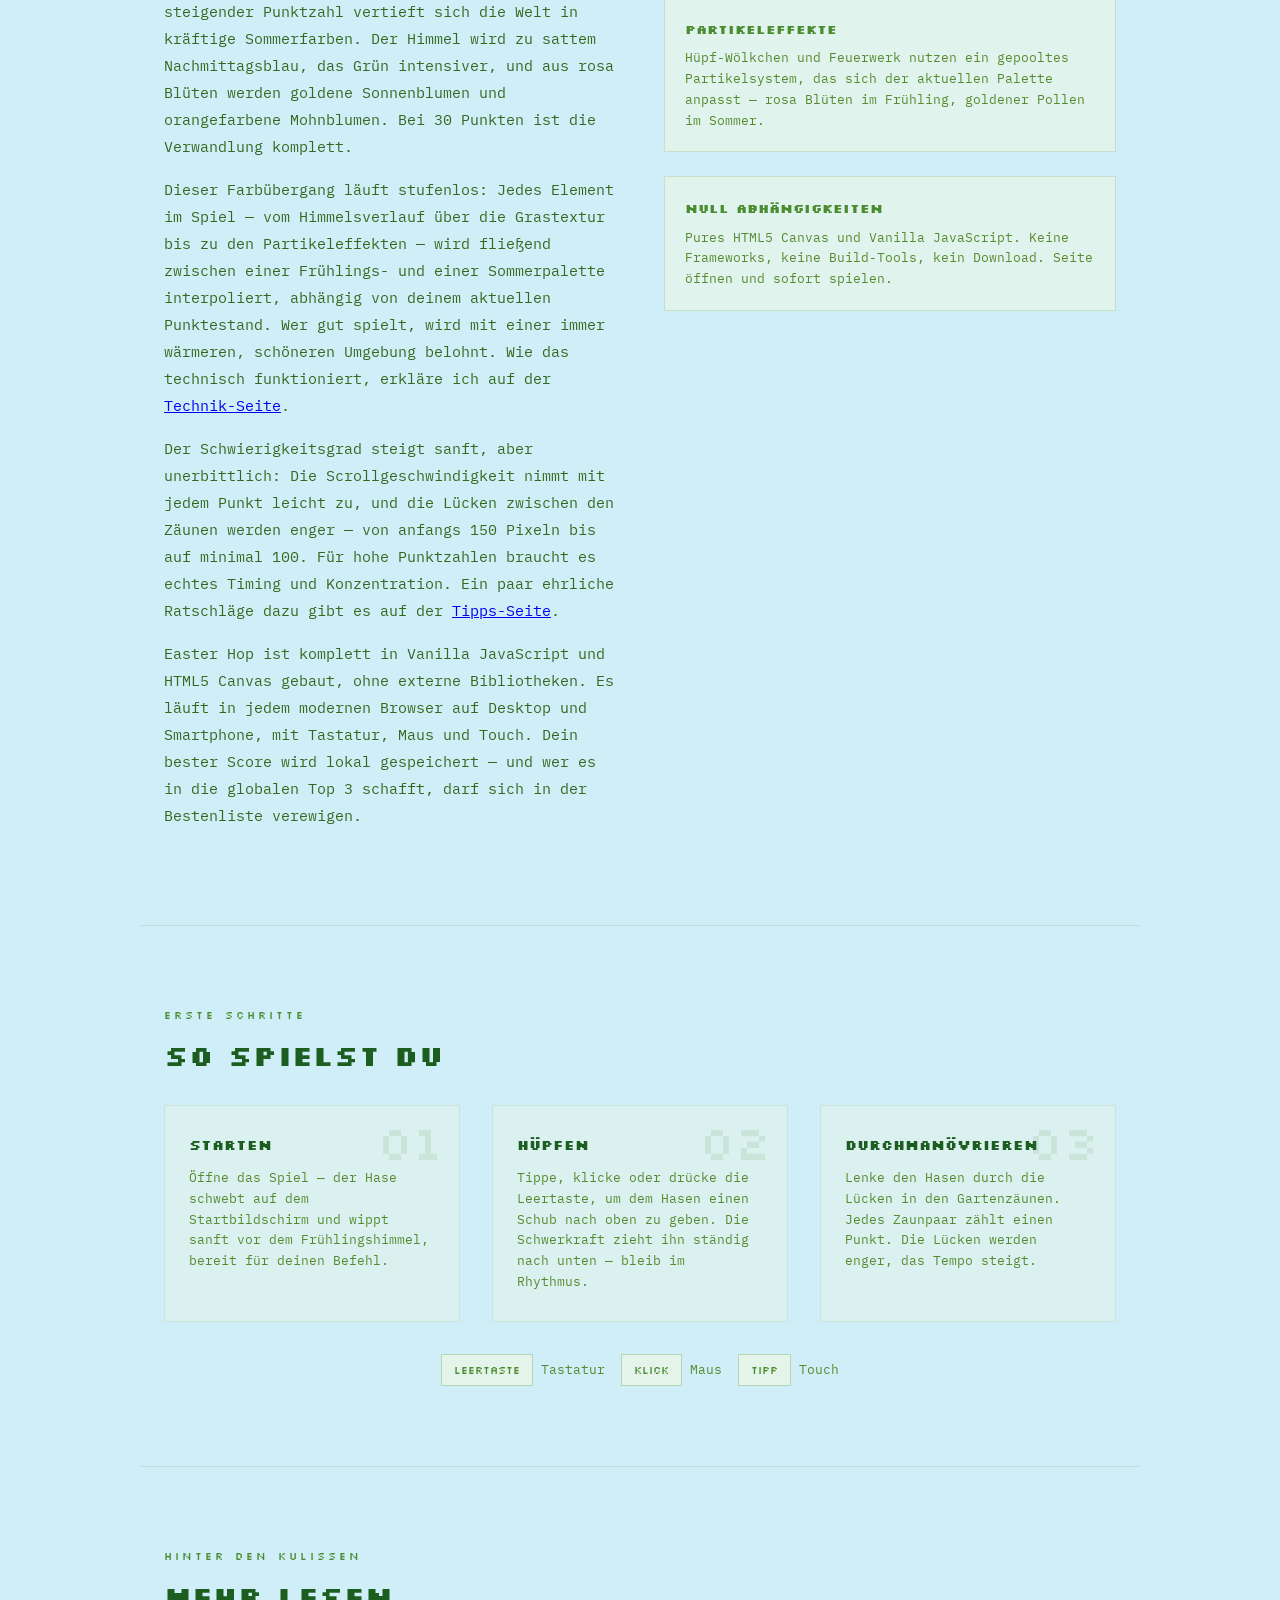
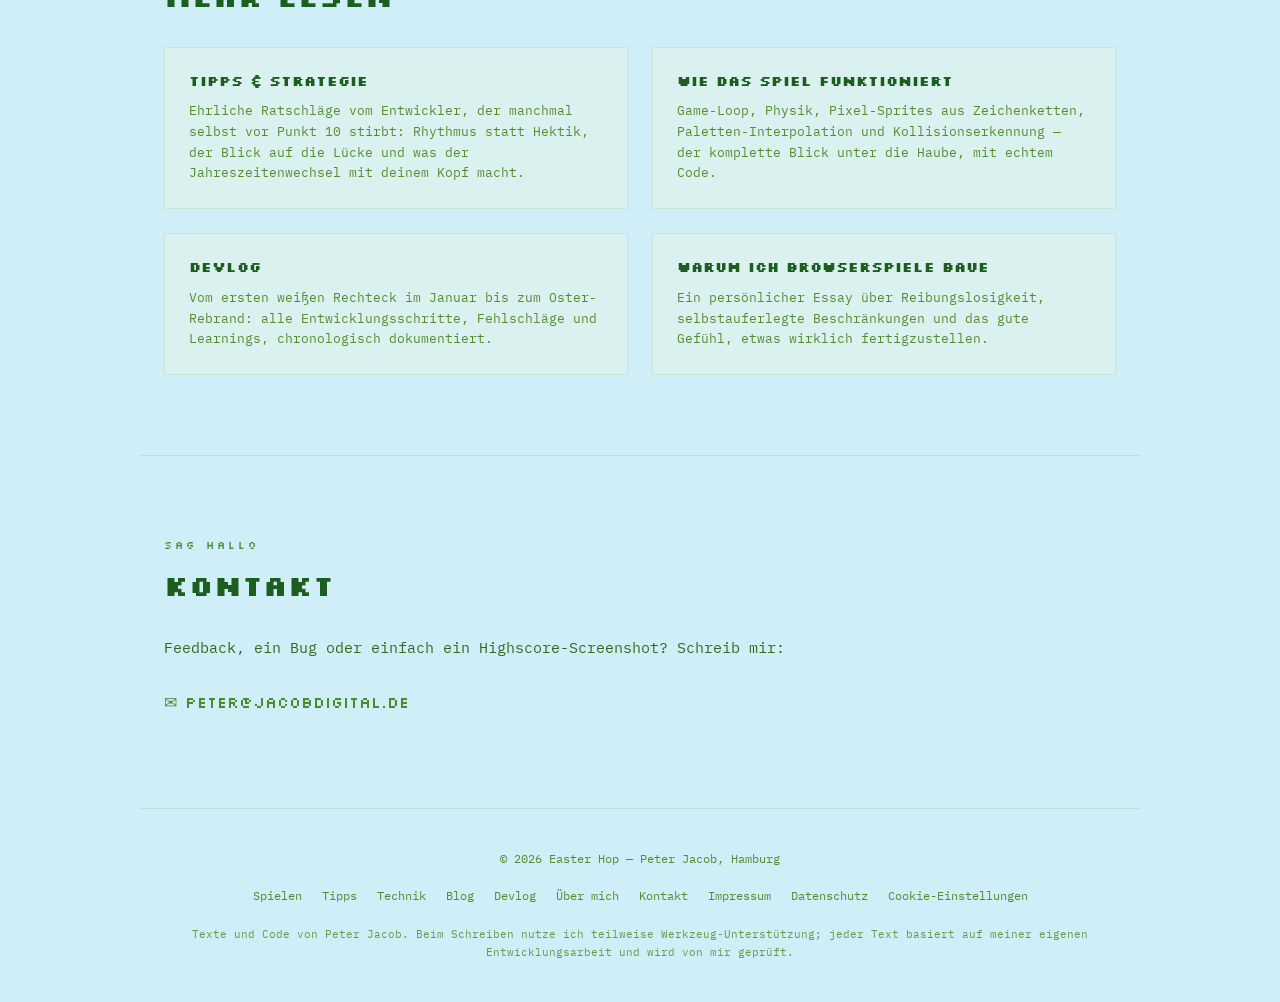
==== commit e5351f50: "Use peter@jacobdigital.de as contact address site-wide Co-Authored-By: Claude Fable 5 <noreply@anthr" ====
--- a/index.html
+++ b/index.html
@@ -690,7 +690,7 @@
   <span class="section-label">Sag Hallo</span>
   <h2>Kontakt</h2>
   <p>Feedback, ein Bug oder einfach ein Highscore-Screenshot? Schreib mir:</p>
-  <a href="mailto:moltybird@proton.me" class="contact-email">&#9993; moltybird@proton.me</a>
+  <a href="mailto:peter@jacobdigital.de" class="contact-email">&#9993; peter@jacobdigital.de</a>
 </section>
 
 <!-- ===== FOOTER ===== -->
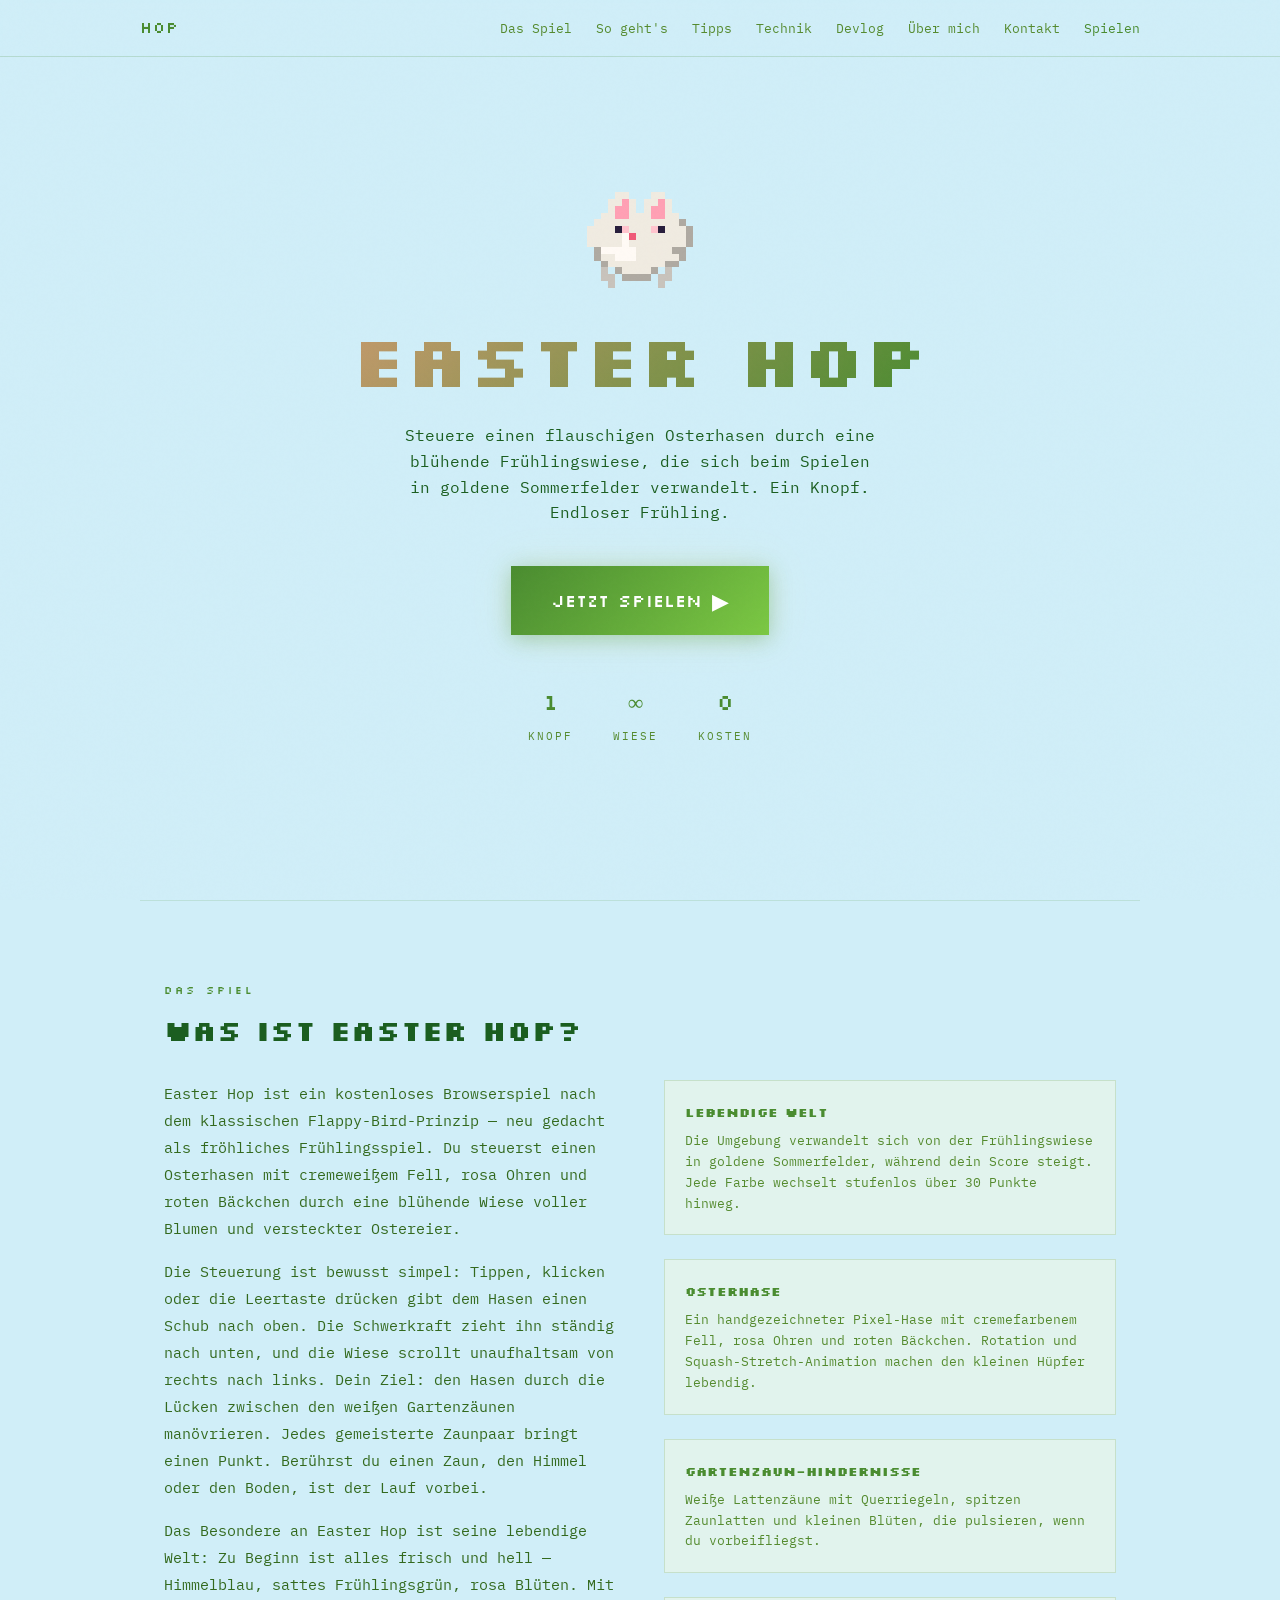
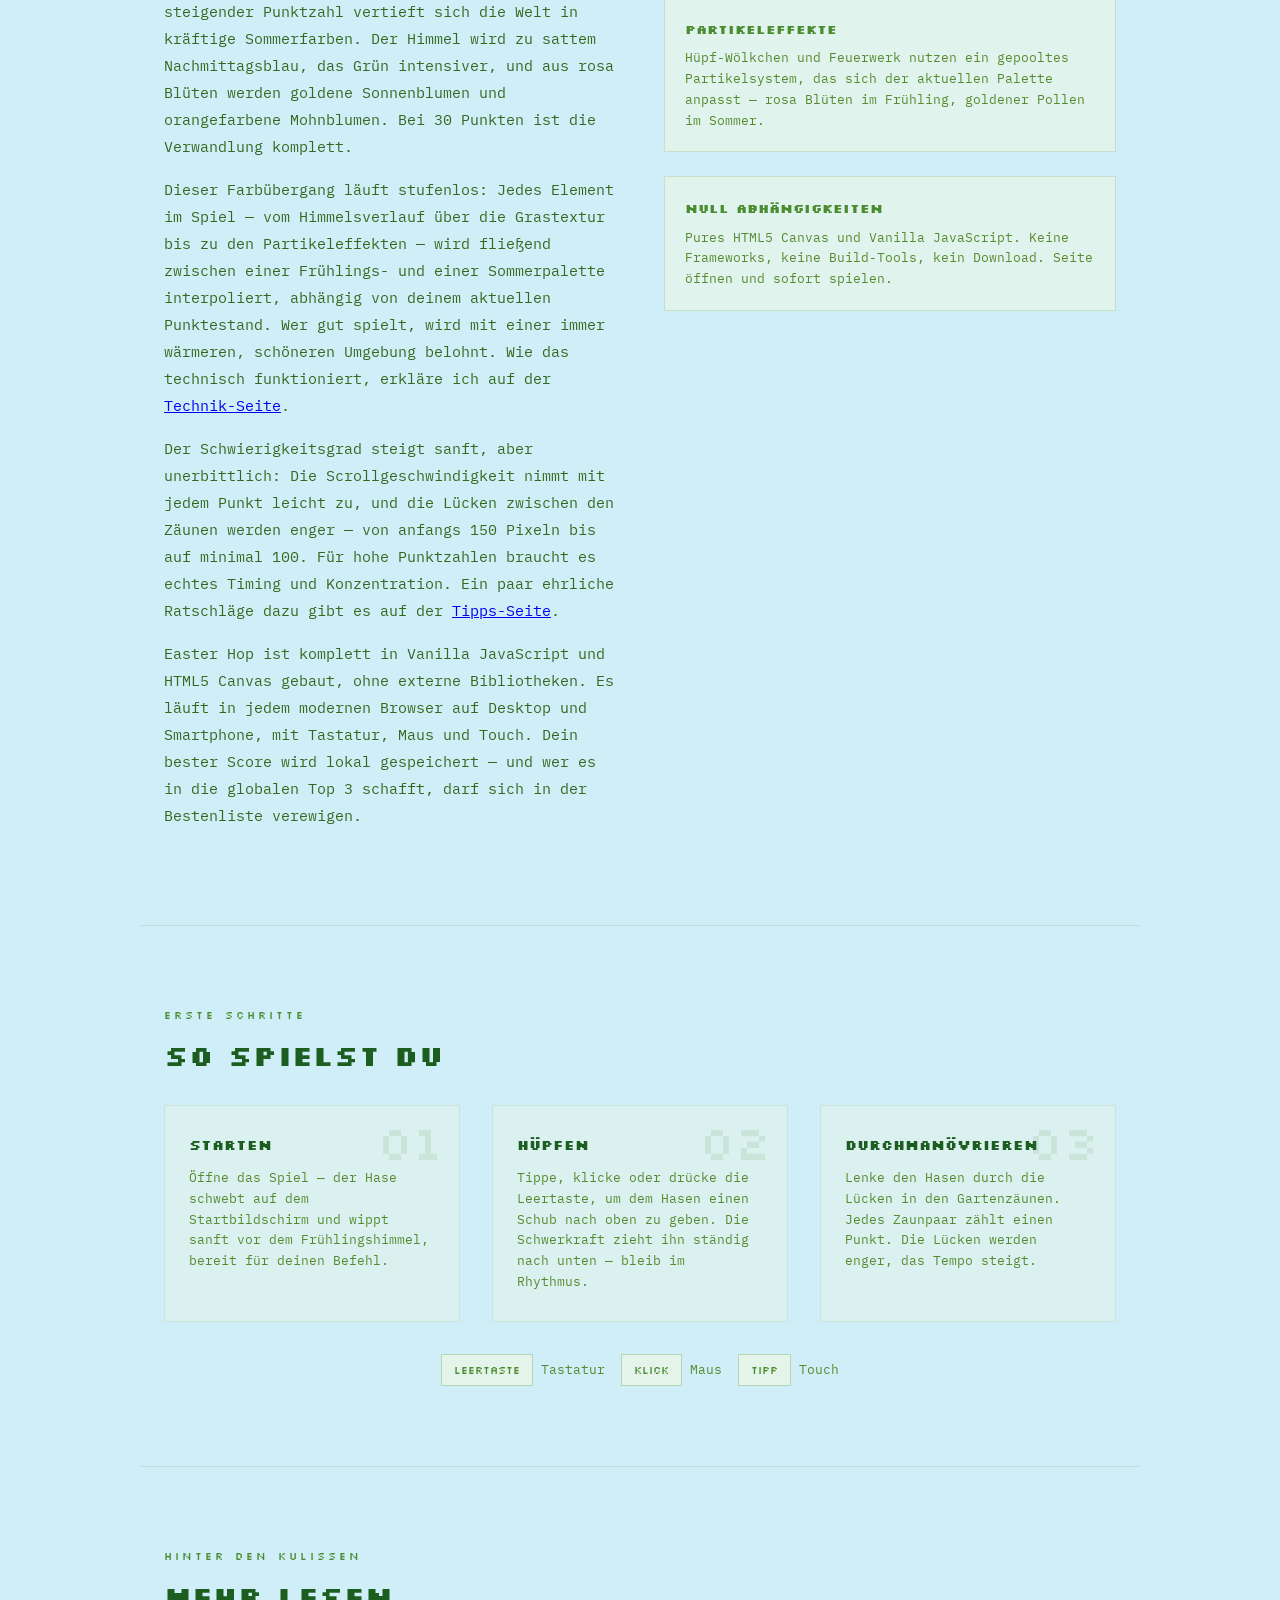
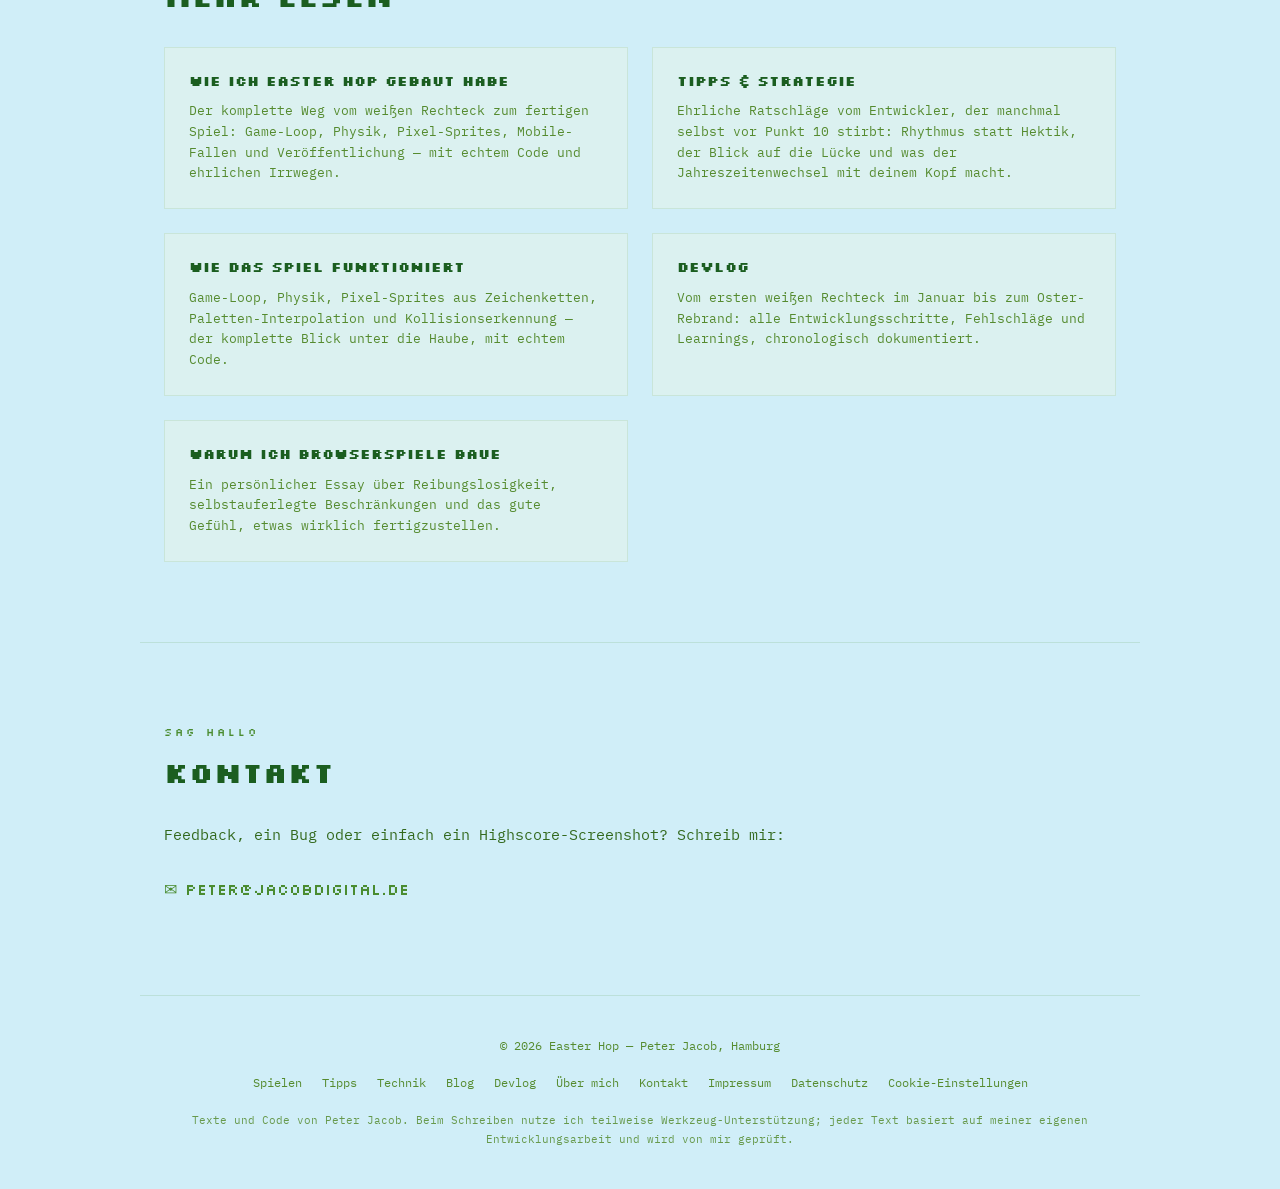
==== commit f68eaefa: "Add pillar article: how Easter Hop was built ~2000-word German walkthrough from prototype to launch " ====
--- a/index.html
+++ b/index.html
@@ -666,6 +666,10 @@
   <span class="section-label">Hinter den Kulissen</span>
   <h2>Mehr lesen</h2>
   <div class="article-grid">
+    <a class="article-card" href="wie-ich-easter-hop-gebaut-habe.html">
+      <h3>Wie ich Easter Hop gebaut habe</h3>
+      <p>Der komplette Weg vom weißen Rechteck zum fertigen Spiel: Game-Loop, Physik, Pixel-Sprites, Mobile-Fallen und Veröffentlichung — mit echtem Code und ehrlichen Irrwegen.</p>
+    </a>
     <a class="article-card" href="tipps.html">
       <h3>Tipps &amp; Strategie</h3>
       <p>Ehrliche Ratschläge vom Entwickler, der manchmal selbst vor Punkt 10 stirbt: Rhythmus statt Hektik, der Blick auf die Lücke und was der Jahreszeitenwechsel mit deinem Kopf macht.</p>
